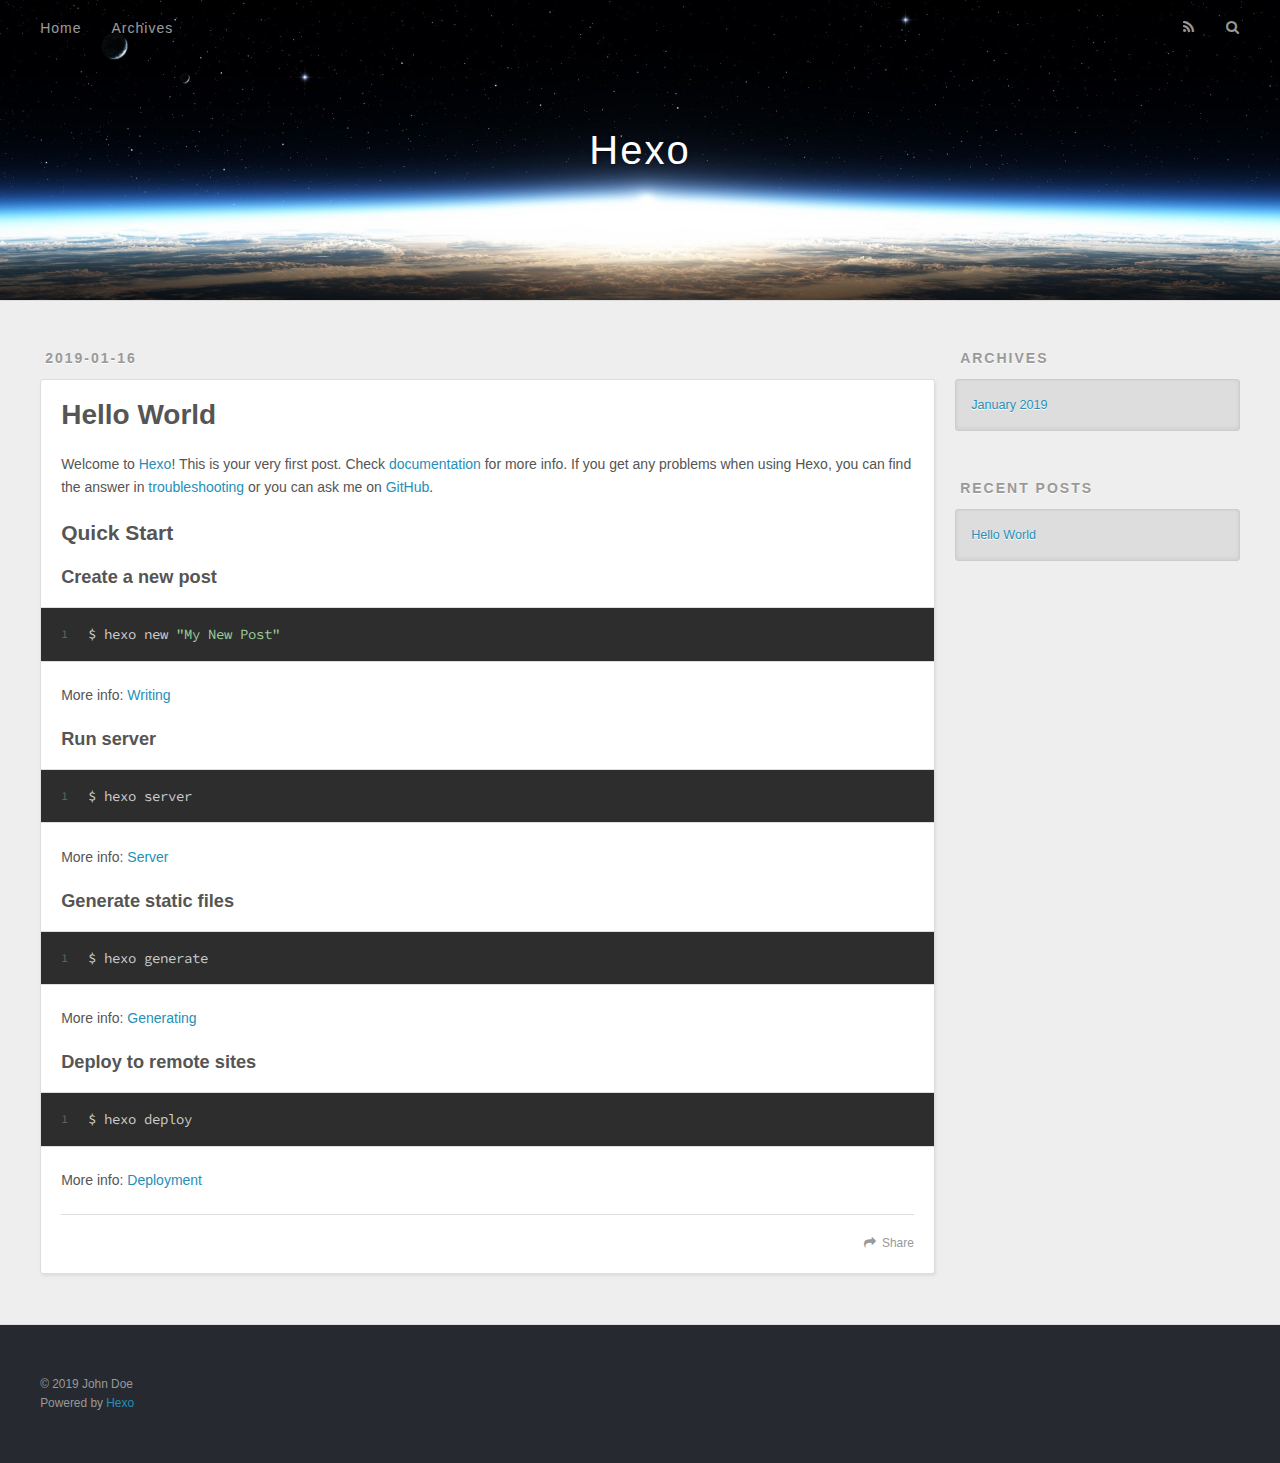
==== index.html @ e5913884 "Site updated: 2019-01-16 16:52:35" ====
<!DOCTYPE html>
<html>
<head><meta name="generator" content="Hexo 3.8.0">
  <meta charset="utf-8">
  

  
  <title>Hexo</title>
  <meta name="viewport" content="width=device-width, initial-scale=1, maximum-scale=1">
  <meta property="og:type" content="website">
<meta property="og:title" content="Hexo">
<meta property="og:url" content="http://yoursite.com/index.html">
<meta property="og:site_name" content="Hexo">
<meta property="og:locale" content="default">
<meta name="twitter:card" content="summary">
<meta name="twitter:title" content="Hexo">
  
    <link rel="alternate" href="/atom.xml" title="Hexo" type="application/atom+xml">
  
  
    <link rel="icon" href="/favicon.png">
  
  
    <link href="//fonts.googleapis.com/css?family=Source+Code+Pro" rel="stylesheet" type="text/css">
  
  <link rel="stylesheet" href="/css/style.css">
</head>
</html>
<body>
  <div id="container">
    <div id="wrap">
      <header id="header">
  <div id="banner"></div>
  <div id="header-outer" class="outer">
    <div id="header-title" class="inner">
      <h1 id="logo-wrap">
        <a href="/" id="logo">Hexo</a>
      </h1>
      
    </div>
    <div id="header-inner" class="inner">
      <nav id="main-nav">
        <a id="main-nav-toggle" class="nav-icon"></a>
        
          <a class="main-nav-link" href="/">Home</a>
        
          <a class="main-nav-link" href="/archives">Archives</a>
        
      </nav>
      <nav id="sub-nav">
        
          <a id="nav-rss-link" class="nav-icon" href="/atom.xml" title="RSS Feed"></a>
        
        <a id="nav-search-btn" class="nav-icon" title="Search"></a>
      </nav>
      <div id="search-form-wrap">
        <form action="//google.com/search" method="get" accept-charset="UTF-8" class="search-form"><input type="search" name="q" class="search-form-input" placeholder="Search"><button type="submit" class="search-form-submit">&#xF002;</button><input type="hidden" name="sitesearch" value="http://yoursite.com"></form>
      </div>
    </div>
  </div>
</header>
      <div class="outer">
        <section id="main">
  
    <article id="post-hello-world" class="article article-type-post" itemscope="" itemprop="blogPost">
  <div class="article-meta">
    <a href="/2019/01/16/hello-world/" class="article-date">
  <time datetime="2019-01-16T08:21:57.864Z" itemprop="datePublished">2019-01-16</time>
</a>
    
  </div>
  <div class="article-inner">
    
    
      <header class="article-header">
        
  
    <h1 itemprop="name">
      <a class="article-title" href="/2019/01/16/hello-world/">Hello World</a>
    </h1>
  

      </header>
    
    <div class="article-entry" itemprop="articleBody">
      
        <p>Welcome to <a href="https://hexo.io/" target="_blank" rel="noopener">Hexo</a>! This is your very first post. Check <a href="https://hexo.io/docs/" target="_blank" rel="noopener">documentation</a> for more info. If you get any problems when using Hexo, you can find the answer in <a href="https://hexo.io/docs/troubleshooting.html" target="_blank" rel="noopener">troubleshooting</a> or you can ask me on <a href="https://github.com/hexojs/hexo/issues" target="_blank" rel="noopener">GitHub</a>.</p>
<h2 id="Quick-Start"><a href="#Quick-Start" class="headerlink" title="Quick Start"></a>Quick Start</h2><h3 id="Create-a-new-post"><a href="#Create-a-new-post" class="headerlink" title="Create a new post"></a>Create a new post</h3><figure class="highlight bash"><table><tr><td class="gutter"><pre><span class="line">1</span><br></pre></td><td class="code"><pre><span class="line">$ hexo new <span class="string">"My New Post"</span></span><br></pre></td></tr></table></figure>
<p>More info: <a href="https://hexo.io/docs/writing.html" target="_blank" rel="noopener">Writing</a></p>
<h3 id="Run-server"><a href="#Run-server" class="headerlink" title="Run server"></a>Run server</h3><figure class="highlight bash"><table><tr><td class="gutter"><pre><span class="line">1</span><br></pre></td><td class="code"><pre><span class="line">$ hexo server</span><br></pre></td></tr></table></figure>
<p>More info: <a href="https://hexo.io/docs/server.html" target="_blank" rel="noopener">Server</a></p>
<h3 id="Generate-static-files"><a href="#Generate-static-files" class="headerlink" title="Generate static files"></a>Generate static files</h3><figure class="highlight bash"><table><tr><td class="gutter"><pre><span class="line">1</span><br></pre></td><td class="code"><pre><span class="line">$ hexo generate</span><br></pre></td></tr></table></figure>
<p>More info: <a href="https://hexo.io/docs/generating.html" target="_blank" rel="noopener">Generating</a></p>
<h3 id="Deploy-to-remote-sites"><a href="#Deploy-to-remote-sites" class="headerlink" title="Deploy to remote sites"></a>Deploy to remote sites</h3><figure class="highlight bash"><table><tr><td class="gutter"><pre><span class="line">1</span><br></pre></td><td class="code"><pre><span class="line">$ hexo deploy</span><br></pre></td></tr></table></figure>
<p>More info: <a href="https://hexo.io/docs/deployment.html" target="_blank" rel="noopener">Deployment</a></p>

      
    </div>
    <footer class="article-footer">
      <a data-url="http://yoursite.com/2019/01/16/hello-world/" data-id="cjqyy5dq000006cufvs0rnn75" class="article-share-link">Share</a>
      
      
    </footer>
  </div>
  
</article>


  


</section>
        
          <aside id="sidebar">
  
    

  
    

  
    
  
    
  <div class="widget-wrap">
    <h3 class="widget-title">Archives</h3>
    <div class="widget">
      <ul class="archive-list"><li class="archive-list-item"><a class="archive-list-link" href="/archives/2019/01/">January 2019</a></li></ul>
    </div>
  </div>


  
    
  <div class="widget-wrap">
    <h3 class="widget-title">Recent Posts</h3>
    <div class="widget">
      <ul>
        
          <li>
            <a href="/2019/01/16/hello-world/">Hello World</a>
          </li>
        
      </ul>
    </div>
  </div>

  
</aside>
        
      </div>
      <footer id="footer">
  
  <div class="outer">
    <div id="footer-info" class="inner">
      &copy; 2019 John Doe<br>
      Powered by <a href="http://hexo.io/" target="_blank">Hexo</a>
    </div>
  </div>
</footer>
    </div>
    <nav id="mobile-nav">
  
    <a href="/" class="mobile-nav-link">Home</a>
  
    <a href="/archives" class="mobile-nav-link">Archives</a>
  
</nav>
    

<script src="//ajax.googleapis.com/ajax/libs/jquery/2.0.3/jquery.min.js"></script>


  <link rel="stylesheet" href="/fancybox/jquery.fancybox.css">
  <script src="/fancybox/jquery.fancybox.pack.js"></script>


<script src="/js/script.js"></script>



  </div>
</body>
</html>
---- css/style.css ----
body {
  width: 100%;
}
body:before,
body:after {
  content: "";
  display: table;
}
body:after {
  clear: both;
}
html,
body,
div,
span,
applet,
object,
iframe,
h1,
h2,
h3,
h4,
h5,
h6,
p,
blockquote,
pre,
a,
abbr,
acronym,
address,
big,
cite,
code,
del,
dfn,
em,
img,
ins,
kbd,
q,
s,
samp,
small,
strike,
strong,
sub,
sup,
tt,
var,
dl,
dt,
dd,
ol,
ul,
li,
fieldset,
form,
label,
legend,
table,
caption,
tbody,
tfoot,
thead,
tr,
th,
td {
  margin: 0;
  padding: 0;
  border: 0;
  outline: 0;
  font-weight: inherit;
  font-style: inherit;
  font-family: inherit;
  font-size: 100%;
  vertical-align: baseline;
}
body {
  line-height: 1;
  color: #000;
  background: #fff;
}
ol,
ul {
  list-style: none;
}
table {
  border-collapse: separate;
  border-spacing: 0;
  vertical-align: middle;
}
caption,
th,
td {
  text-align: left;
  font-weight: normal;
  vertical-align: middle;
}
a img {
  border: none;
}
input,
button {
  margin: 0;
  padding: 0;
}
input::-moz-focus-inner,
button::-moz-focus-inner {
  border: 0;
  padding: 0;
}
@font-face {
  font-family: FontAwesome;
  font-style: normal;
  font-weight: normal;
  src: url("fonts/fontawesome-webfont.eot?v=#4.0.3");
  src: url("fonts/fontawesome-webfont.eot?#iefix&v=#4.0.3") format("embedded-opentype"), url("fonts/fontawesome-webfont.woff?v=#4.0.3") format("woff"), url("fonts/fontawesome-webfont.ttf?v=#4.0.3") format("truetype"), url("fonts/fontawesome-webfont.svg#fontawesomeregular?v=#4.0.3") format("svg");
}
html,
body,
#container {
  height: 100%;
}
body {
  background: #eee;
  font: 14px -apple-system, BlinkMacSystemFont, "Segoe UI", "Roboto", "Oxygen", "Ubuntu", "Cantarell", "Fira Sans", "Droid Sans", "Helvetica Neue", sans-serif;
  -webkit-text-size-adjust: 100%;
}
.outer {
  max-width: 1220px;
  margin: 0 auto;
  padding: 0 20px;
}
.outer:before,
.outer:after {
  content: "";
  display: table;
}
.outer:after {
  clear: both;
}
.inner {
  display: inline;
  float: left;
  width: 98.33333333333333%;
  margin: 0 0.833333333333333%;
}
.left,
.alignleft {
  float: left;
}
.right,
.alignright {
  float: right;
}
.clear {
  clear: both;
}
#container {
  position: relative;
}
.mobile-nav-on {
  overflow: hidden;
}
#wrap {
  height: 100%;
  width: 100%;
  position: absolute;
  top: 0;
  left: 0;
  -webkit-transition: 0.2s ease-out;
  -moz-transition: 0.2s ease-out;
  -ms-transition: 0.2s ease-out;
  transition: 0.2s ease-out;
  z-index: 1;
  background: #eee;
}
.mobile-nav-on #wrap {
  left: 280px;
}
@media screen and (min-width: 768px) {
  #main {
    display: inline;
    float: left;
    width: 73.33333333333333%;
    margin: 0 0.833333333333333%;
  }
}
.article-date,
.article-category-link,
.archive-year,
.widget-title {
  text-decoration: none;
  text-transform: uppercase;
  letter-spacing: 2px;
  color: #999;
  margin-bottom: 1em;
  margin-left: 5px;
  line-height: 1em;
  text-shadow: 0 1px #fff;
  font-weight: bold;
}
.article-inner,
.archive-article-inner {
  background: #fff;
  -webkit-box-shadow: 1px 2px 3px #ddd;
  box-shadow: 1px 2px 3px #ddd;
  border: 1px solid #ddd;
  border-radius: 3px;
}
.article-entry h1,
.widget h1 {
  font-size: 2em;
}
.article-entry h2,
.widget h2 {
  font-size: 1.5em;
}
.article-entry h3,
.widget h3 {
  font-size: 1.3em;
}
.article-entry h4,
.widget h4 {
  font-size: 1.2em;
}
.article-entry h5,
.widget h5 {
  font-size: 1em;
}
.article-entry h6,
.widget h6 {
  font-size: 1em;
  color: #999;
}
.article-entry hr,
.widget hr {
  border: 1px dashed #ddd;
}
.article-entry strong,
.widget strong {
  font-weight: bold;
}
.article-entry em,
.widget em,
.article-entry cite,
.widget cite {
  font-style: italic;
}
.article-entry sup,
.widget sup,
.article-entry sub,
.widget sub {
  font-size: 0.75em;
  line-height: 0;
  position: relative;
  vertical-align: baseline;
}
.article-entry sup,
.widget sup {
  top: -0.5em;
}
.article-entry sub,
.widget sub {
  bottom: -0.2em;
}
.article-entry small,
.widget small {
  font-size: 0.85em;
}
.article-entry acronym,
.widget acronym,
.article-entry abbr,
.widget abbr {
  border-bottom: 1px dotted;
}
.article-entry ul,
.widget ul,
.article-entry ol,
.widget ol,
.article-entry dl,
.widget dl {
  margin: 0 20px;
  line-height: 1.6em;
}
.article-entry ul ul,
.widget ul ul,
.article-entry ol ul,
.widget ol ul,
.article-entry ul ol,
.widget ul ol,
.article-entry ol ol,
.widget ol ol {
  margin-top: 0;
  margin-bottom: 0;
}
.article-entry ul,
.widget ul {
  list-style: disc;
}
.article-entry ol,
.widget ol {
  list-style: decimal;
}
.article-entry dt,
.widget dt {
  font-weight: bold;
}
#header {
  height: 300px;
  position: relative;
  border-bottom: 1px solid #ddd;
}
#header:before,
#header:after {
  content: "";
  position: absolute;
  left: 0;
  right: 0;
  height: 40px;
}
#header:before {
  top: 0;
  background: -webkit-linear-gradient(rgba(0,0,0,0.2), transparent);
  background: -moz-linear-gradient(rgba(0,0,0,0.2), transparent);
  background: -ms-linear-gradient(rgba(0,0,0,0.2), transparent);
  background: linear-gradient(rgba(0,0,0,0.2), transparent);
}
#header:after {
  bottom: 0;
  background: -webkit-linear-gradient(transparent, rgba(0,0,0,0.2));
  background: -moz-linear-gradient(transparent, rgba(0,0,0,0.2));
  background: -ms-linear-gradient(transparent, rgba(0,0,0,0.2));
  background: linear-gradient(transparent, rgba(0,0,0,0.2));
}
#header-outer {
  height: 100%;
  position: relative;
}
#header-inner {
  position: relative;
  overflow: hidden;
}
#banner {
  position: absolute;
  top: 0;
  left: 0;
  width: 100%;
  height: 100%;
  background: url("images/banner.jpg") center #000;
  -webkit-background-size: cover;
  -moz-background-size: cover;
  background-size: cover;
  z-index: -1;
}
#header-title {
  text-align: center;
  height: 40px;
  position: absolute;
  top: 50%;
  left: 0;
  margin-top: -20px;
}
#logo,
#subtitle {
  text-decoration: none;
  color: #fff;
  font-weight: 300;
  text-shadow: 0 1px 4px rgba(0,0,0,0.3);
}
#logo {
  font-size: 40px;
  line-height: 40px;
  letter-spacing: 2px;
}
#subtitle {
  font-size: 16px;
  line-height: 16px;
  letter-spacing: 1px;
}
#subtitle-wrap {
  margin-top: 16px;
}
#main-nav {
  float: left;
  margin-left: -15px;
}
.nav-icon,
.main-nav-link {
  float: left;
  color: #fff;
  opacity: 0.6;
  text-decoration: none;
  text-shadow: 0 1px rgba(0,0,0,0.2);
  -webkit-transition: opacity 0.2s;
  -moz-transition: opacity 0.2s;
  -ms-transition: opacity 0.2s;
  transition: opacity 0.2s;
  display: block;
  padding: 20px 15px;
}
.nav-icon:hover,
.main-nav-link:hover {
  opacity: 1;
}
.nav-icon {
  font-family: FontAwesome;
  text-align: center;
  font-size: 14px;
  width: 14px;
  height: 14px;
  padding: 20px 15px;
  position: relative;
  cursor: pointer;
}
.main-nav-link {
  font-weight: 300;
  letter-spacing: 1px;
}
@media screen and (max-width: 479px) {
  .main-nav-link {
    display: none;
  }
}
#main-nav-toggle {
  display: none;
}
#main-nav-toggle:before {
  content: "\f0c9";
}
@media screen and (max-width: 479px) {
  #main-nav-toggle {
    display: block;
  }
}
#sub-nav {
  float: right;
  margin-right: -15px;
}
#nav-rss-link:before {
  content: "\f09e";
}
#nav-search-btn:before {
  content: "\f002";
}
#search-form-wrap {
  position: absolute;
  top: 15px;
  width: 150px;
  height: 30px;
  right: -150px;
  opacity: 0;
  -webkit-transition: 0.2s ease-out;
  -moz-transition: 0.2s ease-out;
  -ms-transition: 0.2s ease-out;
  transition: 0.2s ease-out;
}
#search-form-wrap.on {
  opacity: 1;
  right: 0;
}
@media screen and (max-width: 479px) {
  #search-form-wrap {
    width: 100%;
    right: -100%;
  }
}
.search-form {
  position: absolute;
  top: 0;
  left: 0;
  right: 0;
  background: #fff;
  padding: 5px 15px;
  border-radius: 15px;
  -webkit-box-shadow: 0 0 10px rgba(0,0,0,0.3);
  box-shadow: 0 0 10px rgba(0,0,0,0.3);
}
.search-form-input {
  border: none;
  background: none;
  color: #555;
  width: 100%;
  font: 13px -apple-system, BlinkMacSystemFont, "Segoe UI", "Roboto", "Oxygen", "Ubuntu", "Cantarell", "Fira Sans", "Droid Sans", "Helvetica Neue", sans-serif;
  outline: none;
}
.search-form-input::-webkit-search-results-decoration,
.search-form-input::-webkit-search-cancel-button {
  -webkit-appearance: none;
}
.search-form-submit {
  position: absolute;
  top: 50%;
  right: 10px;
  margin-top: -7px;
  font: 13px FontAwesome;
  border: none;
  background: none;
  color: #bbb;
  cursor: pointer;
}
.search-form-submit:hover,
.search-form-submit:focus {
  color: #777;
}
.article {
  margin: 50px 0;
}
.article-inner {
  overflow: hidden;
}
.article-meta:before,
.article-meta:after {
  content: "";
  display: table;
}
.article-meta:after {
  clear: both;
}
.article-date {
  float: left;
}
.article-category {
  float: left;
  line-height: 1em;
  color: #ccc;
  text-shadow: 0 1px #fff;
  margin-left: 8px;
}
.article-category:before {
  content: "\2022";
}
.article-category-link {
  margin: 0 12px 1em;
}
.article-header {
  padding: 20px 20px 0;
}
.article-title {
  text-decoration: none;
  font-size: 2em;
  font-weight: bold;
  color: #555;
  line-height: 1.1em;
  -webkit-transition: color 0.2s;
  -moz-transition: color 0.2s;
  -ms-transition: color 0.2s;
  transition: color 0.2s;
}
a.article-title:hover {
  color: #258fb8;
}
.article-entry {
  color: #555;
  padding: 0 20px;
}
.article-entry:before,
.article-entry:after {
  content: "";
  display: table;
}
.article-entry:after {
  clear: both;
}
.article-entry p,
.article-entry table {
  line-height: 1.6em;
  margin: 1.6em 0;
}
.article-entry h1,
.article-entry h2,
.article-entry h3,
.article-entry h4,
.article-entry h5,
.article-entry h6 {
  font-weight: bold;
}
.article-entry h1,
.article-entry h2,
.article-entry h3,
.article-entry h4,
.article-entry h5,
.article-entry h6 {
  line-height: 1.1em;
  margin: 1.1em 0;
}
.article-entry a {
  color: #258fb8;
  text-decoration: none;
}
.article-entry a:hover {
  text-decoration: underline;
}
.article-entry ul,
.article-entry ol,
.article-entry dl {
  margin-top: 1.6em;
  margin-bottom: 1.6em;
}
.article-entry img,
.article-entry video {
  max-width: 100%;
  height: auto;
  display: block;
  margin: auto;
}
.article-entry iframe {
  border: none;
}
.article-entry table {
  width: 100%;
  border-collapse: collapse;
  border-spacing: 0;
}
.article-entry th {
  font-weight: bold;
  border-bottom: 3px solid #ddd;
  padding-bottom: 0.5em;
}
.article-entry td {
  border-bottom: 1px solid #ddd;
  padding: 10px 0;
}
.article-entry blockquote {
  font-family: Georgia, "Times New Roman", serif;
  font-size: 1.4em;
  margin: 1.6em 20px;
  text-align: center;
}
.article-entry blockquote footer {
  font-size: 14px;
  margin: 1.6em 0;
  font-family: -apple-system, BlinkMacSystemFont, "Segoe UI", "Roboto", "Oxygen", "Ubuntu", "Cantarell", "Fira Sans", "Droid Sans", "Helvetica Neue", sans-serif;
}
.article-entry blockquote footer cite:before {
  content: "—";
  padding: 0 0.5em;
}
.article-entry .pullquote {
  text-align: left;
  width: 45%;
  margin: 0;
}
.article-entry .pullquote.left {
  margin-left: 0.5em;
  margin-right: 1em;
}
.article-entry .pullquote.right {
  margin-right: 0.5em;
  margin-left: 1em;
}
.article-entry .caption {
  color: #999;
  display: block;
  font-size: 0.9em;
  margin-top: 0.5em;
  position: relative;
  text-align: center;
}
.article-entry .video-container {
  position: relative;
  padding-top: 56.25%;
  height: 0;
  overflow: hidden;
}
.article-entry .video-container iframe,
.article-entry .video-container object,
.article-entry .video-container embed {
  position: absolute;
  top: 0;
  left: 0;
  width: 100%;
  height: 100%;
  margin-top: 0;
}
.article-more-link a {
  display: inline-block;
  line-height: 1em;
  padding: 6px 15px;
  border-radius: 15px;
  background: #eee;
  color: #999;
  text-shadow: 0 1px #fff;
  text-decoration: none;
}
.article-more-link a:hover {
  background: #258fb8;
  color: #fff;
  text-decoration: none;
  text-shadow: 0 1px #1e7293;
}
.article-footer {
  font-size: 0.85em;
  line-height: 1.6em;
  border-top: 1px solid #ddd;
  padding-top: 1.6em;
  margin: 0 20px 20px;
}
.article-footer:before,
.article-footer:after {
  content: "";
  display: table;
}
.article-footer:after {
  clear: both;
}
.article-footer a {
  color: #999;
  text-decoration: none;
}
.article-footer a:hover {
  color: #555;
}
.article-tag-list-item {
  float: left;
  margin-right: 10px;
}
.article-tag-list-link:before {
  content: "#";
}
.article-comment-link {
  float: right;
}
.article-comment-link:before {
  content: "\f075";
  font-family: FontAwesome;
  padding-right: 8px;
}
.article-share-link {
  cursor: pointer;
  float: right;
  margin-left: 20px;
}
.article-share-link:before {
  content: "\f064";
  font-family: FontAwesome;
  padding-right: 6px;
}
#article-nav {
  position: relative;
}
#article-nav:before,
#article-nav:after {
  content: "";
  display: table;
}
#article-nav:after {
  clear: both;
}
@media screen and (min-width: 768px) {
  #article-nav {
    margin: 50px 0;
  }
  #article-nav:before {
    width: 8px;
    height: 8px;
    position: absolute;
    top: 50%;
    left: 50%;
    margin-top: -4px;
    margin-left: -4px;
    content: "";
    border-radius: 50%;
    background: #ddd;
    -webkit-box-shadow: 0 1px 2px #fff;
    box-shadow: 0 1px 2px #fff;
  }
}
.article-nav-link-wrap {
  text-decoration: none;
  text-shadow: 0 1px #fff;
  color: #999;
  -webkit-box-sizing: border-box;
  -moz-box-sizing: border-box;
  box-sizing: border-box;
  margin-top: 50px;
  text-align: center;
  display: block;
}
.article-nav-link-wrap:hover {
  color: #555;
}
@media screen and (min-width: 768px) {
  .article-nav-link-wrap {
    width: 50%;
    margin-top: 0;
  }
}
@media screen and (min-width: 768px) {
  #article-nav-newer {
    float: left;
    text-align: right;
    padding-right: 20px;
  }
}
@media screen and (min-width: 768px) {
  #article-nav-older {
    float: right;
    text-align: left;
    padding-left: 20px;
  }
}
.article-nav-caption {
  text-transform: uppercase;
  letter-spacing: 2px;
  color: #ddd;
  line-height: 1em;
  font-weight: bold;
}
#article-nav-newer .article-nav-caption {
  margin-right: -2px;
}
.article-nav-title {
  font-size: 0.85em;
  line-height: 1.6em;
  margin-top: 0.5em;
}
.article-share-box {
  position: absolute;
  display: none;
  background: #fff;
  -webkit-box-shadow: 1px 2px 10px rgba(0,0,0,0.2);
  box-shadow: 1px 2px 10px rgba(0,0,0,0.2);
  border-radius: 3px;
  margin-left: -145px;
  overflow: hidden;
  z-index: 1;
}
.article-share-box.on {
  display: block;
}
.article-share-input {
  width: 100%;
  background: none;
  -webkit-box-sizing: border-box;
  -moz-box-sizing: border-box;
  box-sizing: border-box;
  font: 14px -apple-system, BlinkMacSystemFont, "Segoe UI", "Roboto", "Oxygen", "Ubuntu", "Cantarell", "Fira Sans", "Droid Sans", "Helvetica Neue", sans-serif;
  padding: 0 15px;
  color: #555;
  outline: none;
  border: 1px solid #ddd;
  border-radius: 3px 3px 0 0;
  height: 36px;
  line-height: 36px;
}
.article-share-links {
  background: #eee;
}
.article-share-links:before,
.article-share-links:after {
  content: "";
  display: table;
}
.article-share-links:after {
  clear: both;
}
.article-share-twitter,
.article-share-facebook,
.article-share-pinterest,
.article-share-google {
  width: 50px;
  height: 36px;
  display: block;
  float: left;
  position: relative;
  color: #999;
  text-shadow: 0 1px #fff;
}
.article-share-twitter:before,
.article-share-facebook:before,
.article-share-pinterest:before,
.article-share-google:before {
  font-size: 20px;
  font-family: FontAwesome;
  width: 20px;
  height: 20px;
  position: absolute;
  top: 50%;
  left: 50%;
  margin-top: -10px;
  margin-left: -10px;
  text-align: center;
}
.article-share-twitter:hover,
.article-share-facebook:hover,
.article-share-pinterest:hover,
.article-share-google:hover {
  color: #fff;
}
.article-share-twitter:before {
  content: "\f099";
}
.article-share-twitter:hover {
  background: #00aced;
  text-shadow: 0 1px #008abe;
}
.article-share-facebook:before {
  content: "\f09a";
}
.article-share-facebook:hover {
  background: #3b5998;
  text-shadow: 0 1px #2f477a;
}
.article-share-pinterest:before {
  content: "\f0d2";
}
.article-share-pinterest:hover {
  background: #cb2027;
  text-shadow: 0 1px #a21a1f;
}
.article-share-google:before {
  content: "\f0d5";
}
.article-share-google:hover {
  background: #dd4b39;
  text-shadow: 0 1px #be3221;
}
.article-gallery {
  background: #000;
  position: relative;
}
.article-gallery-photos {
  position: relative;
  overflow: hidden;
}
.article-gallery-img {
  display: none;
  max-width: 100%;
}
.article-gallery-img:first-child {
  display: block;
}
.article-gallery-img.loaded {
  position: absolute;
  display: block;
}
.article-gallery-img img {
  display: block;
  max-width: 100%;
  margin: 0 auto;
}
#comments {
  background: #fff;
  -webkit-box-shadow: 1px 2px 3px #ddd;
  box-shadow: 1px 2px 3px #ddd;
  padding: 20px;
  border: 1px solid #ddd;
  border-radius: 3px;
  margin: 50px 0;
}
#comments a {
  color: #258fb8;
}
.archives-wrap {
  margin: 50px 0;
}
.archives:before,
.archives:after {
  content: "";
  display: table;
}
.archives:after {
  clear: both;
}
.archive-year-wrap {
  margin-bottom: 1em;
}
.archives {
  -webkit-column-gap: 10px;
  -moz-column-gap: 10px;
  column-gap: 10px;
}
@media screen and (min-width: 480px) and (max-width: 767px) {
  .archives {
    -webkit-column-count: 2;
    -moz-column-count: 2;
    column-count: 2;
  }
}
@media screen and (min-width: 768px) {
  .archives {
    -webkit-column-count: 3;
    -moz-column-count: 3;
    column-count: 3;
  }
}
.archive-article {
  -webkit-column-break-inside: avoid;
  page-break-inside: avoid;
  overflow: hidden;
  break-inside: avoid-column;
}
.archive-article-inner {
  padding: 10px;
  margin-bottom: 15px;
}
.archive-article-title {
  text-decoration: none;
  font-weight: bold;
  color: #555;
  -webkit-transition: color 0.2s;
  -moz-transition: color 0.2s;
  -ms-transition: color 0.2s;
  transition: color 0.2s;
  line-height: 1.6em;
}
.archive-article-title:hover {
  color: #258fb8;
}
.archive-article-footer {
  margin-top: 1em;
}
.archive-article-date {
  color: #999;
  text-decoration: none;
  font-size: 0.85em;
  line-height: 1em;
  margin-bottom: 0.5em;
  display: block;
}
#page-nav {
  margin: 50px auto;
  background: #fff;
  -webkit-box-shadow: 1px 2px 3px #ddd;
  box-shadow: 1px 2px 3px #ddd;
  border: 1px solid #ddd;
  border-radius: 3px;
  text-align: center;
  color: #999;
  overflow: hidden;
}
#page-nav:before,
#page-nav:after {
  content: "";
  display: table;
}
#page-nav:after {
  clear: both;
}
#page-nav a,
#page-nav span {
  padding: 10px 20px;
  line-height: 1;
  height: 2ex;
}
#page-nav a {
  color: #999;
  text-decoration: none;
}
#page-nav a:hover {
  background: #999;
  color: #fff;
}
#page-nav .prev {
  float: left;
}
#page-nav .next {
  float: right;
}
#page-nav .page-number {
  display: inline-block;
}
@media screen and (max-width: 479px) {
  #page-nav .page-number {
    display: none;
  }
}
#page-nav .current {
  color: #555;
  font-weight: bold;
}
#page-nav .space {
  color: #ddd;
}
#footer {
  background: #262a30;
  padding: 50px 0;
  border-top: 1px solid #ddd;
  color: #999;
}
#footer a {
  color: #258fb8;
  text-decoration: none;
}
#footer a:hover {
  text-decoration: underline;
}
#footer-info {
  line-height: 1.6em;
  font-size: 0.85em;
}
.article-entry pre,
.article-entry .highlight {
  background: #2d2d2d;
  margin: 0 -20px;
  padding: 15px 20px;
  border-style: solid;
  border-color: #ddd;
  border-width: 1px 0;
  overflow: auto;
  color: #ccc;
  line-height: 22.400000000000002px;
}
.article-entry .highlight .gutter pre,
.article-entry .gist .gist-file .gist-data .line-numbers {
  color: #666;
  font-size: 0.85em;
}
.article-entry pre,
.article-entry code {
  font-family: "Source Code Pro", Consolas, Monaco, Menlo, Consolas, monospace;
}
.article-entry code {
  background: #eee;
  text-shadow: 0 1px #fff;
  padding: 0 0.3em;
}
.article-entry pre code {
  background: none;
  text-shadow: none;
  padding: 0;
}
.article-entry .highlight pre {
  border: none;
  margin: 0;
  padding: 0;
}
.article-entry .highlight table {
  margin: 0;
  width: auto;
}
.article-entry .highlight td {
  border: none;
  padding: 0;
}
.article-entry .highlight figcaption {
  font-size: 0.85em;
  color: #999;
  line-height: 1em;
  margin-bottom: 1em;
}
.article-entry .highlight figcaption:before,
.article-entry .highlight figcaption:after {
  content: "";
  display: table;
}
.article-entry .highlight figcaption:after {
  clear: both;
}
.article-entry .highlight figcaption a {
  float: right;
}
.article-entry .highlight .gutter pre {
  text-align: right;
  padding-right: 20px;
}
.article-entry .highlight .line {
  height: 22.400000000000002px;
}
.article-entry .highlight .line.marked {
  background: #515151;
}
.article-entry .gist {
  margin: 0 -20px;
  border-style: solid;
  border-color: #ddd;
  border-width: 1px 0;
  background: #2d2d2d;
  padding: 15px 20px 15px 0;
}
.article-entry .gist .gist-file {
  border: none;
  font-family: "Source Code Pro", Consolas, Monaco, Menlo, Consolas, monospace;
  margin: 0;
}
.article-entry .gist .gist-file .gist-data {
  background: none;
  border: none;
}
.article-entry .gist .gist-file .gist-data .line-numbers {
  background: none;
  border: none;
  padding: 0 20px 0 0;
}
.article-entry .gist .gist-file .gist-data .line-data {
  padding: 0 !important;
}
.article-entry .gist .gist-file .highlight {
  margin: 0;
  padding: 0;
  border: none;
}
.article-entry .gist .gist-file .gist-meta {
  background: #2d2d2d;
  color: #999;
  font: 0.85em -apple-system, BlinkMacSystemFont, "Segoe UI", "Roboto", "Oxygen", "Ubuntu", "Cantarell", "Fira Sans", "Droid Sans", "Helvetica Neue", sans-serif;
  text-shadow: 0 0;
  padding: 0;
  margin-top: 1em;
  margin-left: 20px;
}
.article-entry .gist .gist-file .gist-meta a {
  color: #258fb8;
  font-weight: normal;
}
.article-entry .gist .gist-file .gist-meta a:hover {
  text-decoration: underline;
}
pre .comment,
pre .title {
  color: #999;
}
pre .variable,
pre .attribute,
pre .tag,
pre .regexp,
pre .ruby .constant,
pre .xml .tag .title,
pre .xml .pi,
pre .xml .doctype,
pre .html .doctype,
pre .css .id,
pre .css .class,
pre .css .pseudo {
  color: #f2777a;
}
pre .number,
pre .preprocessor,
pre .built_in,
pre .literal,
pre .params,
pre .constant {
  color: #f99157;
}
pre .class,
pre .ruby .class .title,
pre .css .rules .attribute {
  color: #9c9;
}
pre .string,
pre .value,
pre .inheritance,
pre .header,
pre .ruby .symbol,
pre .xml .cdata {
  color: #9c9;
}
pre .css .hexcolor {
  color: #6cc;
}
pre .function,
pre .python .decorator,
pre .python .title,
pre .ruby .function .title,
pre .ruby .title .keyword,
pre .perl .sub,
pre .javascript .title,
pre .coffeescript .title {
  color: #69c;
}
pre .keyword,
pre .javascript .function {
  color: #c9c;
}
@media screen and (max-width: 479px) {
  #mobile-nav {
    position: absolute;
    top: 0;
    left: 0;
    width: 280px;
    height: 100%;
    background: #191919;
    border-right: 1px solid #fff;
  }
}
@media screen and (max-width: 479px) {
  .mobile-nav-link {
    display: block;
    color: #999;
    text-decoration: none;
    padding: 15px 20px;
    font-weight: bold;
  }
  .mobile-nav-link:hover {
    color: #fff;
  }
}
@media screen and (min-width: 768px) {
  #sidebar {
    display: inline;
    float: left;
    width: 23.333333333333332%;
    margin: 0 0.833333333333333%;
  }
}
.widget-wrap {
  margin: 50px 0;
}
.widget {
  color: #777;
  text-shadow: 0 1px #fff;
  background: #ddd;
  -webkit-box-shadow: 0 -1px 4px #ccc inset;
  box-shadow: 0 -1px 4px #ccc inset;
  border: 1px solid #ccc;
  padding: 15px;
  border-radius: 3px;
}
.widget a {
  color: #258fb8;
  text-decoration: none;
}
.widget a:hover {
  text-decoration: underline;
}
.widget ul ul,
.widget ol ul,
.widget dl ul,
.widget ul ol,
.widget ol ol,
.widget dl ol,
.widget ul dl,
.widget ol dl,
.widget dl dl {
  margin-left: 15px;
  list-style: disc;
}
.widget {
  line-height: 1.6em;
  word-wrap: break-word;
  font-size: 0.9em;
}
.widget ul,
.widget ol {
  list-style: none;
  margin: 0;
}
.widget ul ul,
.widget ol ul,
.widget ul ol,
.widget ol ol {
  margin: 0 20px;
}
.widget ul ul,
.widget ol ul {
  list-style: disc;
}
.widget ul ol,
.widget ol ol {
  list-style: decimal;
}
.category-list-count,
.tag-list-count,
.archive-list-count {
  padding-left: 5px;
  color: #999;
  font-size: 0.85em;
}
.category-list-count:before,
.tag-list-count:before,
.archive-list-count:before {
  content: "(";
}
.category-list-count:after,
.tag-list-count:after,
.archive-list-count:after {
  content: ")";
}
.tagcloud a {
  margin-right: 5px;
  display: inline-block;
}
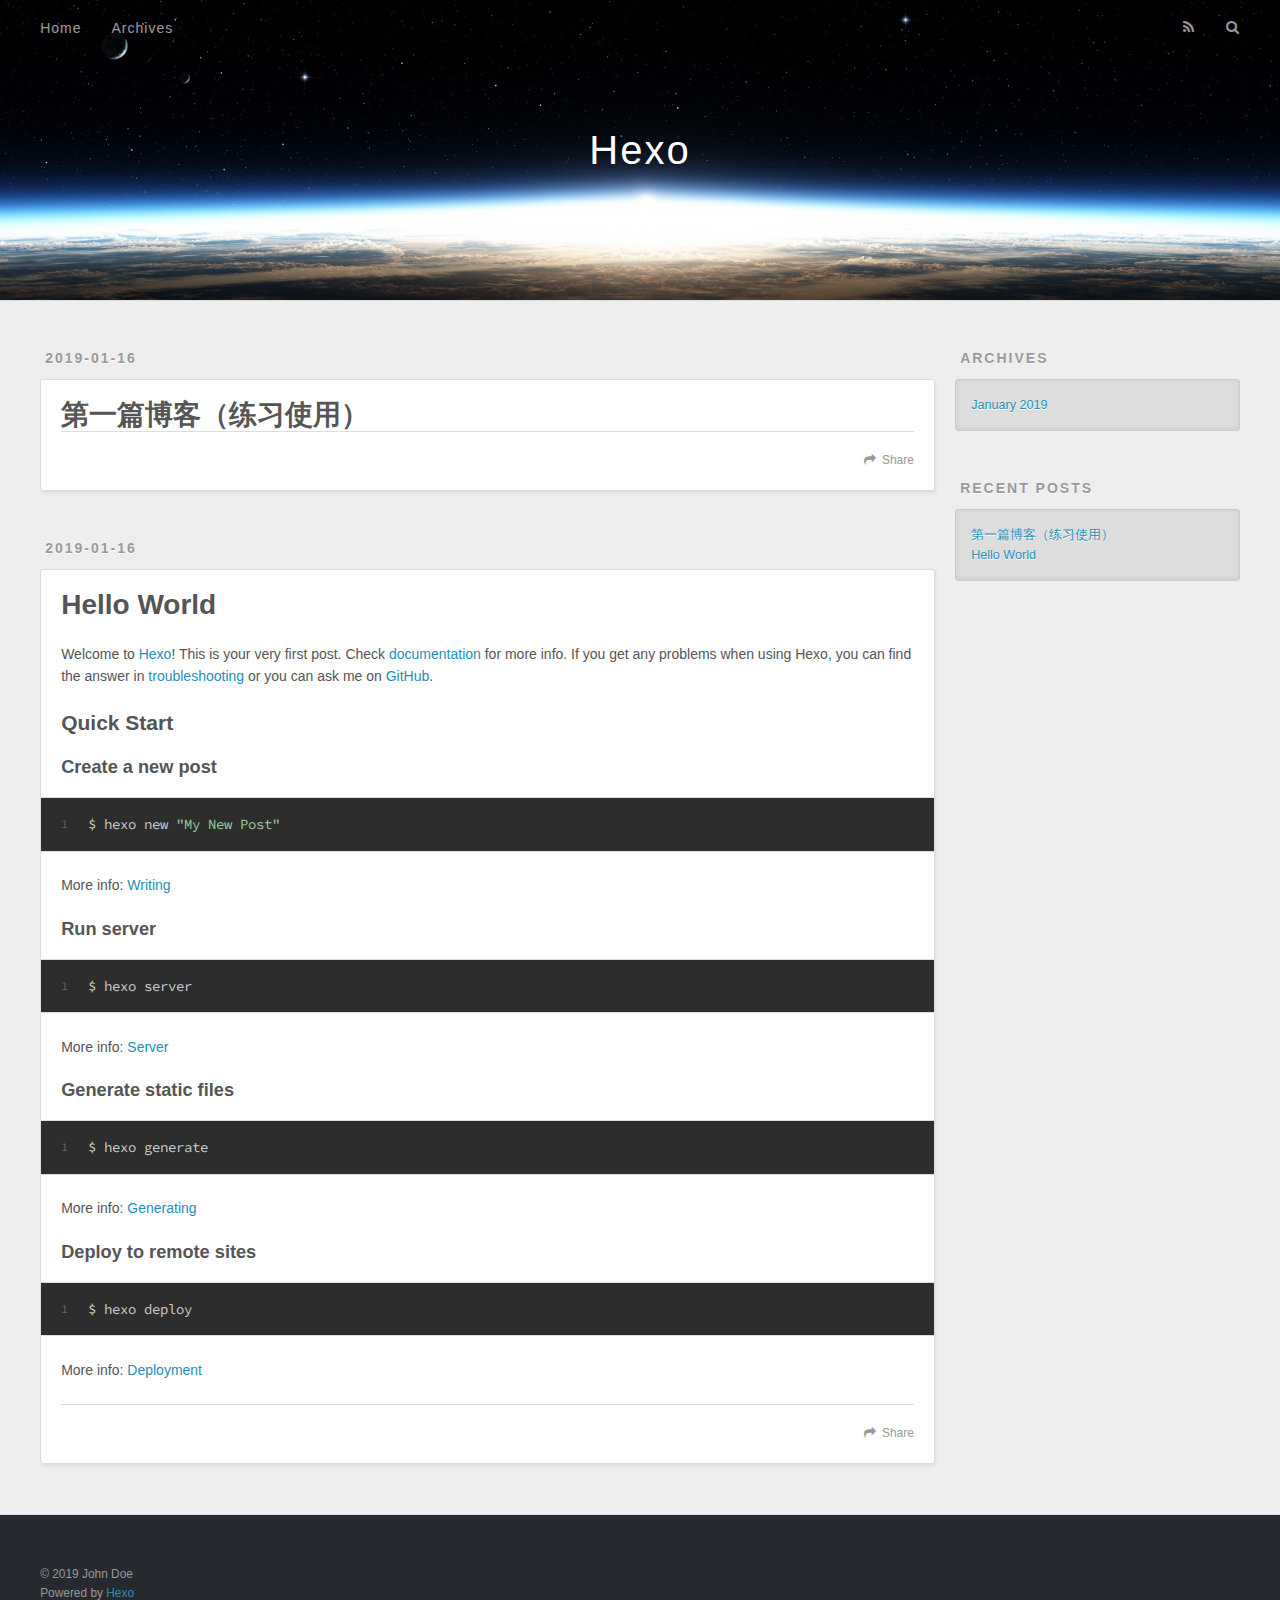
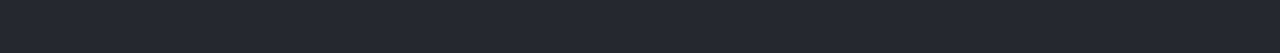
==== commit 3a12e8d6: "Site updated: 2019-01-16 17:00:03" ====
--- a/index.html
+++ b/index.html
@@ -62,6 +62,42 @@
       <div class="outer">
         <section id="main">
   
+    <article id="post-本人第一篇文章" class="article article-type-post" itemscope="" itemprop="blogPost">
+  <div class="article-meta">
+    <a href="/2019/01/16/本人第一篇文章/" class="article-date">
+  <time datetime="2019-01-16T08:57:04.000Z" itemprop="datePublished">2019-01-16</time>
+</a>
+    
+  </div>
+  <div class="article-inner">
+    
+    
+      <header class="article-header">
+        
+  
+    <h1 itemprop="name">
+      <a class="article-title" href="/2019/01/16/本人第一篇文章/">第一篇博客（练习使用）</a>
+    </h1>
+  
+
+      </header>
+    
+    <div class="article-entry" itemprop="articleBody">
+      
+        
+      
+    </div>
+    <footer class="article-footer">
+      <a data-url="http://yoursite.com/2019/01/16/本人第一篇文章/" data-id="cjqyygipy000140ufxm6mg6l8" class="article-share-link">Share</a>
+      
+      
+    </footer>
+  </div>
+  
+</article>
+
+
+  
     <article id="post-hello-world" class="article article-type-post" itemscope="" itemprop="blogPost">
   <div class="article-meta">
     <a href="/2019/01/16/hello-world/" class="article-date">
@@ -97,7 +133,7 @@
       
     </div>
     <footer class="article-footer">
-      <a data-url="http://yoursite.com/2019/01/16/hello-world/" data-id="cjqyy5dq000006cufvs0rnn75" class="article-share-link">Share</a>
+      <a data-url="http://yoursite.com/2019/01/16/hello-world/" data-id="cjqyygipo000040ufuym7u79o" class="article-share-link">Share</a>
       
       
     </footer>
@@ -138,6 +174,10 @@
       <ul>
         
           <li>
+            <a href="/2019/01/16/本人第一篇文章/">第一篇博客（练习使用）</a>
+          </li>
+        
+          <li>
             <a href="/2019/01/16/hello-world/">Hello World</a>
           </li>
         
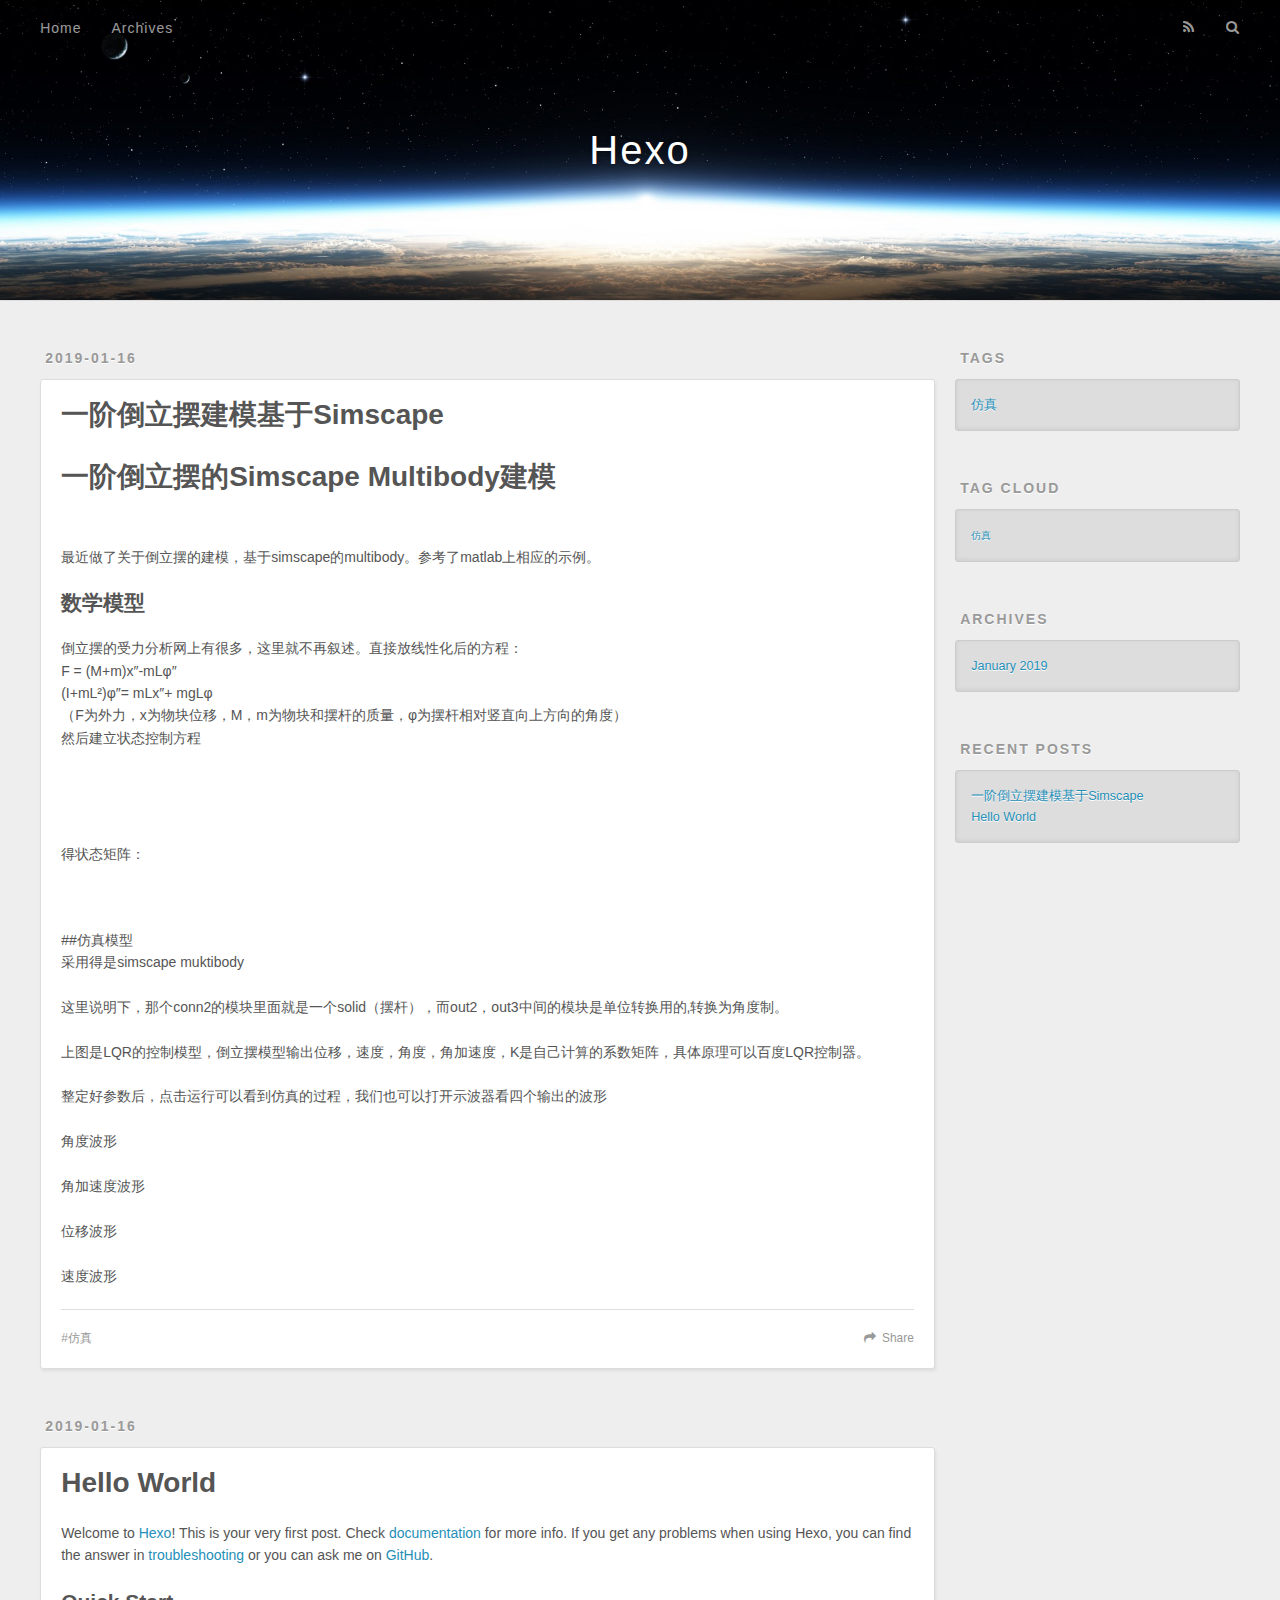
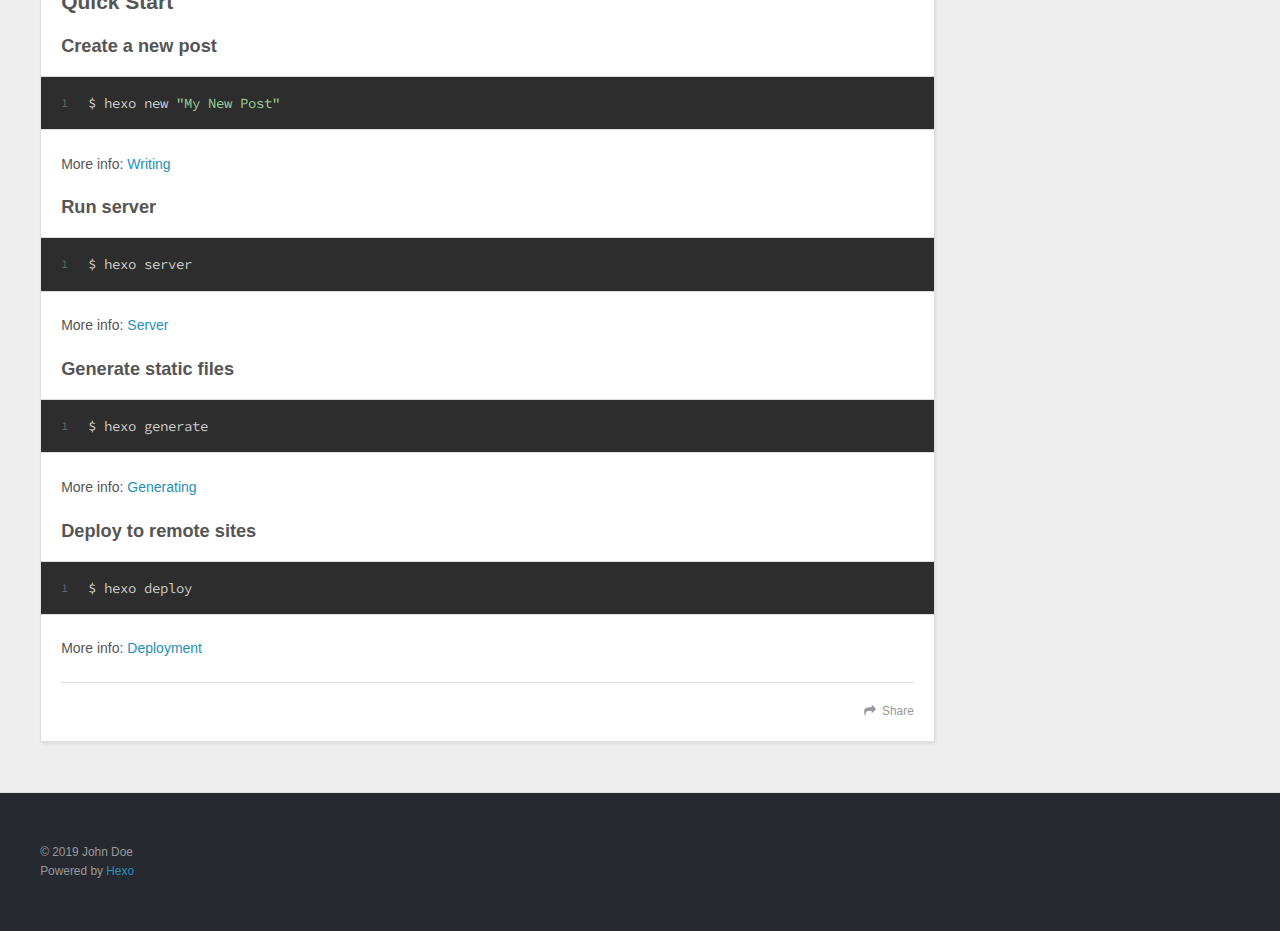
==== commit 102bb4f3: "Site updated: 2019-01-17 14:43:40" ====
--- a/index.html
+++ b/index.html
@@ -62,9 +62,9 @@
       <div class="outer">
         <section id="main">
   
-    <article id="post-本人第一篇文章" class="article article-type-post" itemscope="" itemprop="blogPost">
+    <article id="post-一阶倒立摆simscape建模" class="article article-type-post" itemscope="" itemprop="blogPost">
   <div class="article-meta">
-    <a href="/2019/01/16/本人第一篇文章/" class="article-date">
+    <a href="/2019/01/16/一阶倒立摆simscape建模/" class="article-date">
   <time datetime="2019-01-16T08:57:04.000Z" itemprop="datePublished">2019-01-16</time>
 </a>
     
@@ -76,7 +76,7 @@
         
   
     <h1 itemprop="name">
-      <a class="article-title" href="/2019/01/16/本人第一篇文章/">第一篇博客（练习使用）</a>
+      <a class="article-title" href="/2019/01/16/一阶倒立摆simscape建模/">一阶倒立摆建模基于Simscape</a>
     </h1>
   
 
@@ -84,13 +84,28 @@
     
     <div class="article-entry" itemprop="articleBody">
       
-        
+        <h1 id="一阶倒立摆的Simscape-Multibody建模"><a href="#一阶倒立摆的Simscape-Multibody建模" class="headerlink" title="一阶倒立摆的Simscape Multibody建模"></a>一阶倒立摆的Simscape Multibody建模</h1><p><img src="https://res.cloudinary.com/dtbemd1kd/image/upload/v1547704181/blog%27s%20img/%E5%80%92%E7%AB%8B%E6%91%86%E5%AE%9E%E7%89%A9.png" alt=""></p>
+<p>最近做了关于倒立摆的建模，基于simscape的multibody。参考了matlab上相应的示例。</p>
+<h2 id="数学模型"><a href="#数学模型" class="headerlink" title="数学模型"></a>数学模型</h2><p>倒立摆的受力分析网上有很多，这里就不再叙述。直接放线性化后的方程：<br>     F = (M+m)x″-mLφ″<br>     (I+mL²)φ″= mLx″+ mgLφ<br>     （F为外力，x为物块位移，M，m为物块和摆杆的质量，φ为摆杆相对竖直向上方向的角度）<br>然后建立状态控制方程</p>
+<blockquote>
+<p><img src="https://res.cloudinary.com/dtbemd1kd/image/upload/v1547705495/blog%27s%20img/%E7%8A%B6%E6%80%81%E6%96%B9%E7%A8%8B.png" alt=""><br><img src="https://res.cloudinary.com/dtbemd1kd/image/upload/v1547705496/blog%27s%20img/%E7%8A%B6%E6%80%81%E6%96%B9%E7%A8%8B2.png" alt="">  </p>
+</blockquote>
+<p>得状态矩阵：</p>
+<blockquote>
+<p><img src="https://res.cloudinary.com/dtbemd1kd/image/upload/v1547705495/blog%27s%20img/%E5%80%92%E7%AB%8B%E6%91%86%E7%8A%B6%E6%80%81%E7%9F%A9%E9%98%B5.png" alt=""></p>
+</blockquote>
+<p>##仿真模型<br>采用得是simscape muktibody<br><img src="https://res.cloudinary.com/dtbemd1kd/image/upload/v1547705806/blog%27s%20img/%E5%80%92%E7%AB%8B%E6%91%86%E4%BB%BF%E7%9C%9F%E6%A8%A1%E5%9E%8B.png" alt=""></p>
+<p>这里说明下，那个conn2的模块里面就是一个solid（摆杆），而out2，out3中间的模块是单位转换用的,转换为角度制。<br><img src="https://res.cloudinary.com/dtbemd1kd/image/upload/v1547704181/blog%27s%20img/%E5%80%92%E7%AB%8B%E6%91%86LQR.png" alt=""><br>上图是LQR的控制模型，倒立摆模型输出位移，速度，角度，角加速度，K是自己计算的系数矩阵，具体原理可以百度LQR控制器。</p>
+<p>整定好参数后，点击运行可以看到仿真的过程，我们也可以打开示波器看四个输出的波形<br><img src="https://res.cloudinary.com/dtbemd1kd/image/upload/v1547706860/blog%27s%20img/%E5%80%92%E7%AB%8B%E6%91%86%E8%A7%92%E5%BA%A6.png" alt=""><br>角度波形<br><img src="https://res.cloudinary.com/dtbemd1kd/image/upload/v1547706860/blog%27s%20img/%E5%80%92%E7%AB%8B%E6%91%86%E8%A7%92%E5%8A%A0%E9%80%9F%E5%BA%A6.png" alt=""><br>角加速度波形<br><img src="https://res.cloudinary.com/dtbemd1kd/image/upload/v1547706860/blog%27s%20img/%E5%80%92%E7%AB%8B%E6%91%86%E4%BD%8D%E7%A7%BB.png" alt=""><br>位移波形<br><img src="https://res.cloudinary.com/dtbemd1kd/image/upload/v1547706860/blog%27s%20img/%E5%80%92%E7%AB%8B%E6%91%86%E9%80%9F%E5%BA%A6.png" alt=""><br>速度波形</p>
+
       
     </div>
     <footer class="article-footer">
-      <a data-url="http://yoursite.com/2019/01/16/本人第一篇文章/" data-id="cjqyygipy000140ufxm6mg6l8" class="article-share-link">Share</a>
-      
-      
+      <a data-url="http://yoursite.com/2019/01/16/一阶倒立摆simscape建模/" data-id="cjr0917c20001fouffofebqm5" class="article-share-link">Share</a>
+      
+      
+  <ul class="article-tag-list"><li class="article-tag-list-item"><a class="article-tag-list-link" href="/tags/仿真/">仿真</a></li></ul>
+
     </footer>
   </div>
   
@@ -133,7 +148,7 @@
       
     </div>
     <footer class="article-footer">
-      <a data-url="http://yoursite.com/2019/01/16/hello-world/" data-id="cjqyygipo000040ufuym7u79o" class="article-share-link">Share</a>
+      <a data-url="http://yoursite.com/2019/01/16/hello-world/" data-id="cjr0917bx0000foufafhoswlj" class="article-share-link">Share</a>
       
       
     </footer>
@@ -153,9 +168,23 @@
 
   
     
-
-  
-    
+  <div class="widget-wrap">
+    <h3 class="widget-title">Tags</h3>
+    <div class="widget">
+      <ul class="tag-list"><li class="tag-list-item"><a class="tag-list-link" href="/tags/仿真/">仿真</a></li></ul>
+    </div>
+  </div>
+
+
+  
+    
+  <div class="widget-wrap">
+    <h3 class="widget-title">Tag Cloud</h3>
+    <div class="widget tagcloud">
+      <a href="/tags/仿真/" style="font-size: 10px;">仿真</a>
+    </div>
+  </div>
+
   
     
   <div class="widget-wrap">
@@ -174,7 +203,7 @@
       <ul>
         
           <li>
-            <a href="/2019/01/16/本人第一篇文章/">第一篇博客（练习使用）</a>
+            <a href="/2019/01/16/一阶倒立摆simscape建模/">一阶倒立摆建模基于Simscape</a>
           </li>
         
           <li>
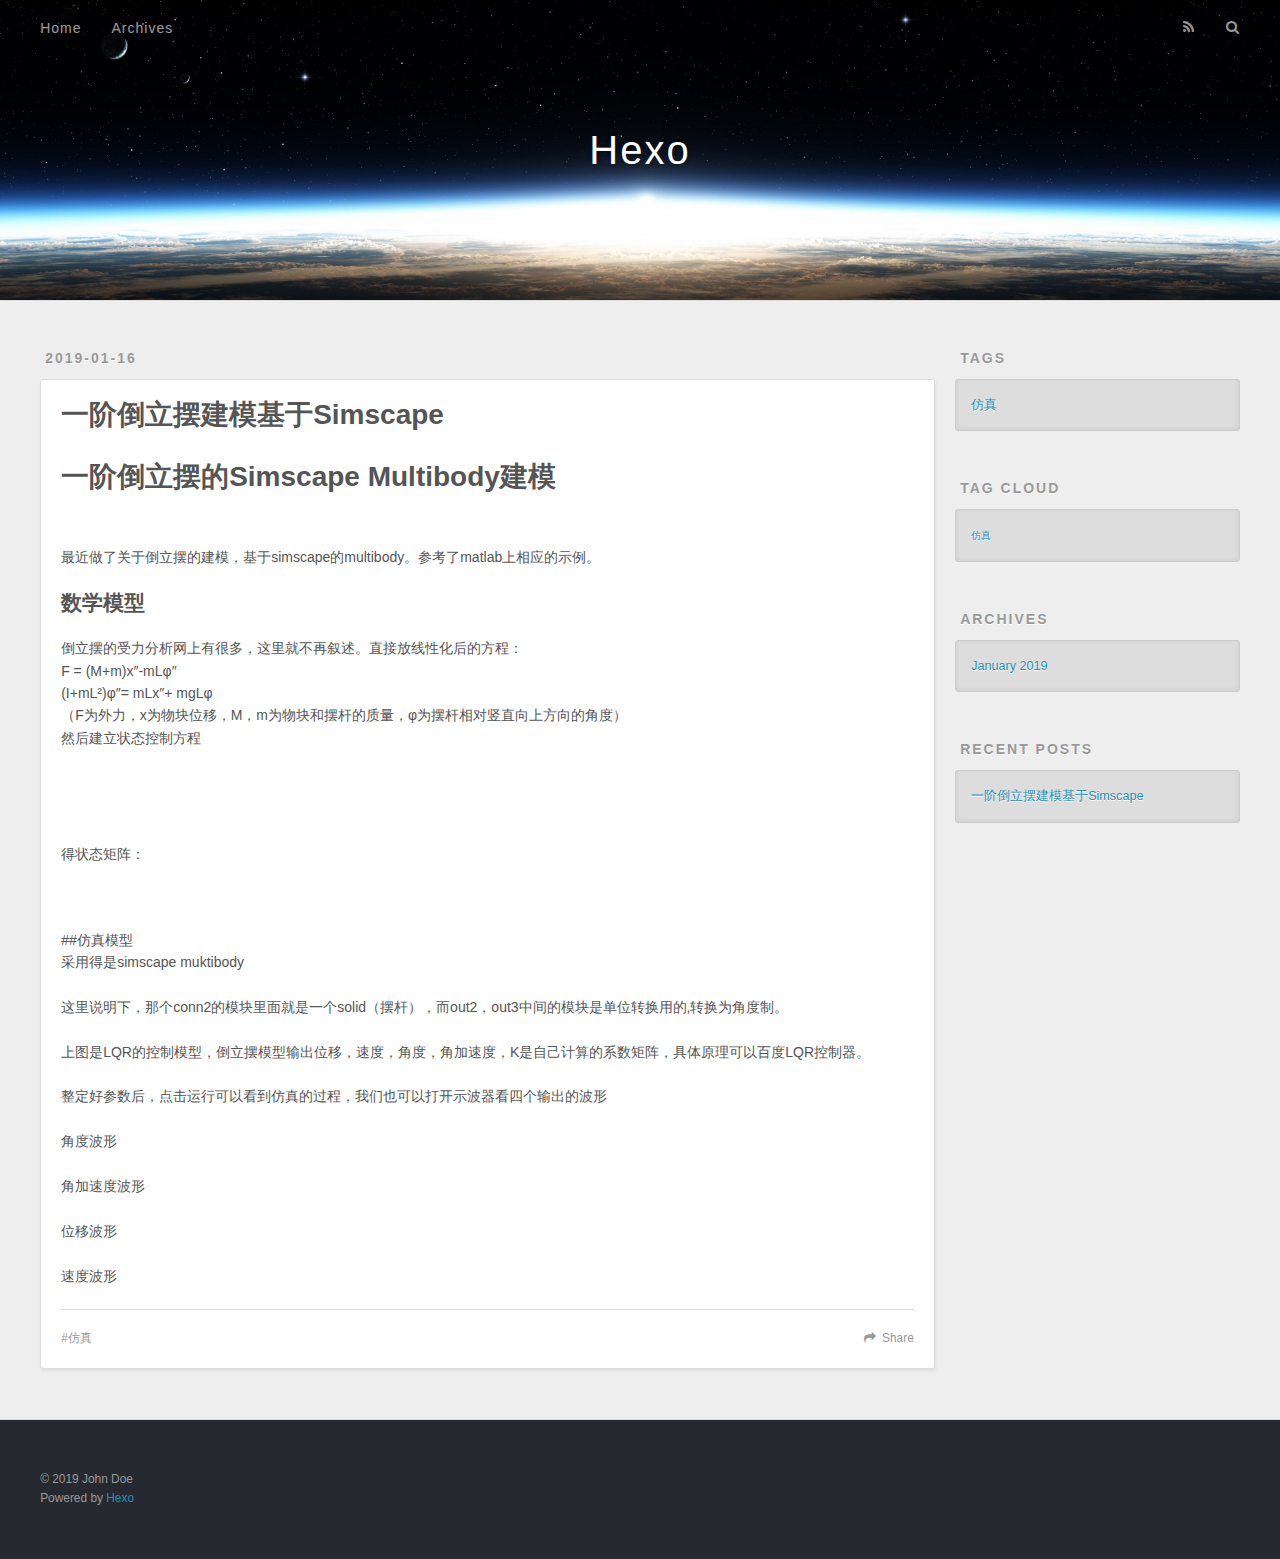
==== commit 48b1fe1d: "Site updated: 2019-01-17 14:47:20" ====
--- a/index.html
+++ b/index.html
@@ -101,56 +101,11 @@
       
     </div>
     <footer class="article-footer">
-      <a data-url="http://yoursite.com/2019/01/16/一阶倒立摆simscape建模/" data-id="cjr0917c20001fouffofebqm5" class="article-share-link">Share</a>
+      <a data-url="http://yoursite.com/2019/01/16/一阶倒立摆simscape建模/" data-id="cjr095v5g0000ckufnvipyozc" class="article-share-link">Share</a>
       
       
   <ul class="article-tag-list"><li class="article-tag-list-item"><a class="article-tag-list-link" href="/tags/仿真/">仿真</a></li></ul>
 
-    </footer>
-  </div>
-  
-</article>
-
-
-  
-    <article id="post-hello-world" class="article article-type-post" itemscope="" itemprop="blogPost">
-  <div class="article-meta">
-    <a href="/2019/01/16/hello-world/" class="article-date">
-  <time datetime="2019-01-16T08:21:57.864Z" itemprop="datePublished">2019-01-16</time>
-</a>
-    
-  </div>
-  <div class="article-inner">
-    
-    
-      <header class="article-header">
-        
-  
-    <h1 itemprop="name">
-      <a class="article-title" href="/2019/01/16/hello-world/">Hello World</a>
-    </h1>
-  
-
-      </header>
-    
-    <div class="article-entry" itemprop="articleBody">
-      
-        <p>Welcome to <a href="https://hexo.io/" target="_blank" rel="noopener">Hexo</a>! This is your very first post. Check <a href="https://hexo.io/docs/" target="_blank" rel="noopener">documentation</a> for more info. If you get any problems when using Hexo, you can find the answer in <a href="https://hexo.io/docs/troubleshooting.html" target="_blank" rel="noopener">troubleshooting</a> or you can ask me on <a href="https://github.com/hexojs/hexo/issues" target="_blank" rel="noopener">GitHub</a>.</p>
-<h2 id="Quick-Start"><a href="#Quick-Start" class="headerlink" title="Quick Start"></a>Quick Start</h2><h3 id="Create-a-new-post"><a href="#Create-a-new-post" class="headerlink" title="Create a new post"></a>Create a new post</h3><figure class="highlight bash"><table><tr><td class="gutter"><pre><span class="line">1</span><br></pre></td><td class="code"><pre><span class="line">$ hexo new <span class="string">"My New Post"</span></span><br></pre></td></tr></table></figure>
-<p>More info: <a href="https://hexo.io/docs/writing.html" target="_blank" rel="noopener">Writing</a></p>
-<h3 id="Run-server"><a href="#Run-server" class="headerlink" title="Run server"></a>Run server</h3><figure class="highlight bash"><table><tr><td class="gutter"><pre><span class="line">1</span><br></pre></td><td class="code"><pre><span class="line">$ hexo server</span><br></pre></td></tr></table></figure>
-<p>More info: <a href="https://hexo.io/docs/server.html" target="_blank" rel="noopener">Server</a></p>
-<h3 id="Generate-static-files"><a href="#Generate-static-files" class="headerlink" title="Generate static files"></a>Generate static files</h3><figure class="highlight bash"><table><tr><td class="gutter"><pre><span class="line">1</span><br></pre></td><td class="code"><pre><span class="line">$ hexo generate</span><br></pre></td></tr></table></figure>
-<p>More info: <a href="https://hexo.io/docs/generating.html" target="_blank" rel="noopener">Generating</a></p>
-<h3 id="Deploy-to-remote-sites"><a href="#Deploy-to-remote-sites" class="headerlink" title="Deploy to remote sites"></a>Deploy to remote sites</h3><figure class="highlight bash"><table><tr><td class="gutter"><pre><span class="line">1</span><br></pre></td><td class="code"><pre><span class="line">$ hexo deploy</span><br></pre></td></tr></table></figure>
-<p>More info: <a href="https://hexo.io/docs/deployment.html" target="_blank" rel="noopener">Deployment</a></p>
-
-      
-    </div>
-    <footer class="article-footer">
-      <a data-url="http://yoursite.com/2019/01/16/hello-world/" data-id="cjr0917bx0000foufafhoswlj" class="article-share-link">Share</a>
-      
-      
     </footer>
   </div>
   
@@ -204,10 +159,6 @@
         
           <li>
             <a href="/2019/01/16/一阶倒立摆simscape建模/">一阶倒立摆建模基于Simscape</a>
-          </li>
-        
-          <li>
-            <a href="/2019/01/16/hello-world/">Hello World</a>
           </li>
         
       </ul>
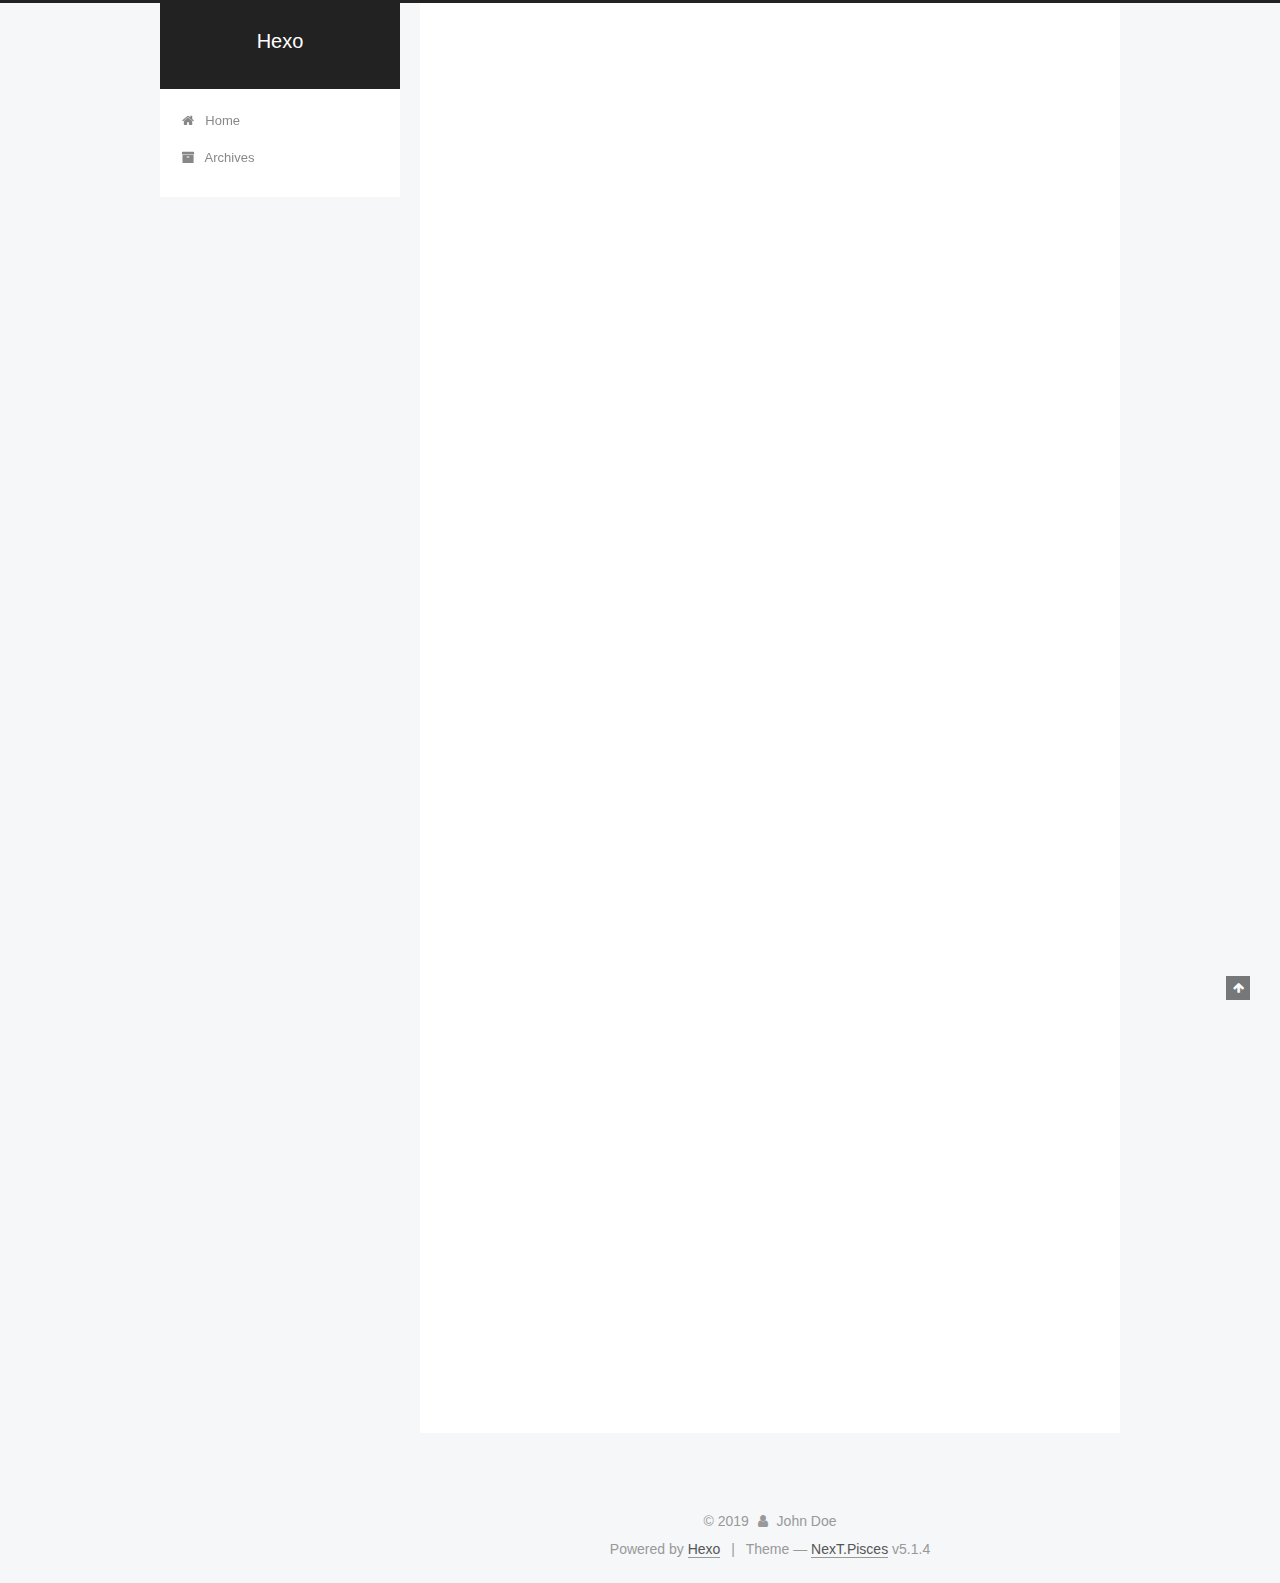
==== commit 5b9678ba: "Site updated: 2019-01-19 17:52:36" ====
--- a/index.html
+++ b/index.html
@@ -1,90 +1,306 @@
 <!DOCTYPE html>
-<html>
+
+
+
+  
+
+
+<html class="theme-next pisces use-motion" lang="">
 <head><meta name="generator" content="Hexo 3.8.0">
-  <meta charset="utf-8">
-  
-
-  
-  <title>Hexo</title>
-  <meta name="viewport" content="width=device-width, initial-scale=1, maximum-scale=1">
-  <meta property="og:type" content="website">
+  <meta charset="UTF-8">
+<meta http-equiv="X-UA-Compatible" content="IE=edge">
+<meta name="viewport" content="width=device-width, initial-scale=1, maximum-scale=1">
+<meta name="theme-color" content="#222">
+
+
+
+
+
+
+
+
+
+<meta http-equiv="Cache-Control" content="no-transform">
+<meta http-equiv="Cache-Control" content="no-siteapp">
+
+
+
+
+
+
+
+
+
+
+
+
+
+
+
+
+  
+  
+  <link href="/lib/fancybox/source/jquery.fancybox.css?v=2.1.5" rel="stylesheet" type="text/css">
+
+
+
+
+
+
+
+<link href="/lib/font-awesome/css/font-awesome.min.css?v=4.6.2" rel="stylesheet" type="text/css">
+
+<link href="/css/main.css?v=5.1.4" rel="stylesheet" type="text/css">
+
+
+  <link rel="apple-touch-icon" sizes="180x180" href="/images/apple-touch-icon-next.png?v=5.1.4">
+
+
+  <link rel="icon" type="image/png" sizes="32x32" href="/images/favicon-32x32-next.png?v=5.1.4">
+
+
+  <link rel="icon" type="image/png" sizes="16x16" href="/images/favicon-16x16-next.png?v=5.1.4">
+
+
+  <link rel="mask-icon" href="/images/logo.svg?v=5.1.4" color="#222">
+
+
+
+
+
+  <meta name="keywords" content="Hexo, NexT">
+
+
+
+
+
+
+
+
+
+
+<meta property="og:type" content="website">
 <meta property="og:title" content="Hexo">
 <meta property="og:url" content="http://yoursite.com/index.html">
 <meta property="og:site_name" content="Hexo">
 <meta property="og:locale" content="default">
 <meta name="twitter:card" content="summary">
 <meta name="twitter:title" content="Hexo">
-  
-    <link rel="alternate" href="/atom.xml" title="Hexo" type="application/atom+xml">
-  
-  
-    <link rel="icon" href="/favicon.png">
-  
-  
-    <link href="//fonts.googleapis.com/css?family=Source+Code+Pro" rel="stylesheet" type="text/css">
-  
-  <link rel="stylesheet" href="/css/style.css">
+
+
+
+<script type="text/javascript" id="hexo.configurations">
+  var NexT = window.NexT || {};
+  var CONFIG = {
+    root: '/',
+    scheme: 'Pisces',
+    version: '5.1.4',
+    sidebar: {"position":"left","display":"post","offset":12,"b2t":false,"scrollpercent":false,"onmobile":false},
+    fancybox: true,
+    tabs: true,
+    motion: {"enable":true,"async":false,"transition":{"post_block":"fadeIn","post_header":"slideDownIn","post_body":"slideDownIn","coll_header":"slideLeftIn","sidebar":"slideUpIn"}},
+    duoshuo: {
+      userId: '0',
+      author: 'Author'
+    },
+    algolia: {
+      applicationID: '',
+      apiKey: '',
+      indexName: '',
+      hits: {"per_page":10},
+      labels: {"input_placeholder":"Search for Posts","hits_empty":"We didn't find any results for the search: ${query}","hits_stats":"${hits} results found in ${time} ms"}
+    }
+  };
+</script>
+
+
+
+  <link rel="canonical" href="http://yoursite.com/">
+
+
+
+
+
+  <title>Hexo</title>
+  
+
+
+
+
+
+
+
+
 </head>
-</html>
-<body>
-  <div id="container">
-    <div id="wrap">
-      <header id="header">
-  <div id="banner"></div>
-  <div id="header-outer" class="outer">
-    <div id="header-title" class="inner">
-      <h1 id="logo-wrap">
-        <a href="/" id="logo">Hexo</a>
-      </h1>
-      
+
+<body itemscope="" itemtype="http://schema.org/WebPage" lang="default">
+
+  
+  
+    
+  
+
+  <div class="container sidebar-position-left 
+  page-home">
+    <div class="headband"></div>
+
+    <header id="header" class="header" itemscope="" itemtype="http://schema.org/WPHeader">
+      <div class="header-inner"><div class="site-brand-wrapper">
+  <div class="site-meta ">
+    
+
+    <div class="custom-logo-site-title">
+      <a href="/" class="brand" rel="start">
+        <span class="logo-line-before"><i></i></span>
+        <span class="site-title">Hexo</span>
+        <span class="logo-line-after"><i></i></span>
+      </a>
     </div>
-    <div id="header-inner" class="inner">
-      <nav id="main-nav">
-        <a id="main-nav-toggle" class="nav-icon"></a>
-        
-          <a class="main-nav-link" href="/">Home</a>
-        
-          <a class="main-nav-link" href="/archives">Archives</a>
-        
-      </nav>
-      <nav id="sub-nav">
-        
-          <a id="nav-rss-link" class="nav-icon" href="/atom.xml" title="RSS Feed"></a>
-        
-        <a id="nav-search-btn" class="nav-icon" title="Search"></a>
-      </nav>
-      <div id="search-form-wrap">
-        <form action="//google.com/search" method="get" accept-charset="UTF-8" class="search-form"><input type="search" name="q" class="search-form-input" placeholder="Search"><button type="submit" class="search-form-submit">&#xF002;</button><input type="hidden" name="sitesearch" value="http://yoursite.com"></form>
-      </div>
-    </div>
+      
+        <p class="site-subtitle"></p>
+      
   </div>
-</header>
-      <div class="outer">
-        <section id="main">
-  
-    <article id="post-一阶倒立摆simscape建模" class="article article-type-post" itemscope="" itemprop="blogPost">
-  <div class="article-meta">
-    <a href="/2019/01/16/一阶倒立摆simscape建模/" class="article-date">
-  <time datetime="2019-01-16T08:57:04.000Z" itemprop="datePublished">2019-01-16</time>
-</a>
-    
+
+  <div class="site-nav-toggle">
+    <button>
+      <span class="btn-bar"></span>
+      <span class="btn-bar"></span>
+      <span class="btn-bar"></span>
+    </button>
   </div>
-  <div class="article-inner">
-    
-    
-      <header class="article-header">
-        
-  
-    <h1 itemprop="name">
-      <a class="article-title" href="/2019/01/16/一阶倒立摆simscape建模/">一阶倒立摆建模基于Simscape</a>
-    </h1>
-  
-
+</div>
+
+<nav class="site-nav">
+  
+
+  
+    <ul id="menu" class="menu">
+      
+        
+        <li class="menu-item menu-item-home">
+          <a href="/" rel="section">
+            
+              <i class="menu-item-icon fa fa-fw fa-home"></i> <br>
+            
+            Home
+          </a>
+        </li>
+      
+        
+        <li class="menu-item menu-item-archives">
+          <a href="/archives/" rel="section">
+            
+              <i class="menu-item-icon fa fa-fw fa-archive"></i> <br>
+            
+            Archives
+          </a>
+        </li>
+      
+
+      
+    </ul>
+  
+
+  
+</nav>
+
+
+
+ </div>
+    </header>
+
+    <main id="main" class="main">
+      <div class="main-inner">
+        <div class="content-wrap">
+          <div id="content" class="content">
+            
+  <section id="posts" class="posts-expand">
+    
+      
+
+  
+
+  
+  
+  
+
+  <article class="post post-type-normal" itemscope="" itemtype="http://schema.org/Article">
+  
+  
+  
+  <div class="post-block">
+    <link itemprop="mainEntityOfPage" href="http://yoursite.com/2019/01/16/一阶倒立摆simscape建模/">
+
+    <span hidden itemprop="author" itemscope="" itemtype="http://schema.org/Person">
+      <meta itemprop="name" content="John Doe">
+      <meta itemprop="description" content="">
+      <meta itemprop="image" content="/images/avatar.gif">
+    </span>
+
+    <span hidden itemprop="publisher" itemscope="" itemtype="http://schema.org/Organization">
+      <meta itemprop="name" content="Hexo">
+    </span>
+
+    
+      <header class="post-header">
+
+        
+        
+          <h1 class="post-title" itemprop="name headline">
+                
+                <a class="post-title-link" href="/2019/01/16/一阶倒立摆simscape建模/" itemprop="url">一阶倒立摆建模基于Simscape</a></h1>
+        
+
+        <div class="post-meta">
+          <span class="post-time">
+            
+              <span class="post-meta-item-icon">
+                <i class="fa fa-calendar-o"></i>
+              </span>
+              
+                <span class="post-meta-item-text">Posted on</span>
+              
+              <time title="Post created" itemprop="dateCreated datePublished" datetime="2019-01-16T16:57:04+08:00">
+                2019-01-16
+              </time>
+            
+
+            
+
+            
+          </span>
+
+          
+
+          
+            
+          
+
+          
+          
+
+          
+
+          
+
+          
+
+        </div>
       </header>
     
-    <div class="article-entry" itemprop="articleBody">
-      
-        <h1 id="一阶倒立摆的Simscape-Multibody建模"><a href="#一阶倒立摆的Simscape-Multibody建模" class="headerlink" title="一阶倒立摆的Simscape Multibody建模"></a>一阶倒立摆的Simscape Multibody建模</h1><p><img src="https://res.cloudinary.com/dtbemd1kd/image/upload/v1547704181/blog%27s%20img/%E5%80%92%E7%AB%8B%E6%91%86%E5%AE%9E%E7%89%A9.png" alt=""></p>
+
+    
+    
+    
+    <div class="post-body" itemprop="articleBody">
+
+      
+      
+
+      
+        
+          
+            <h1 id="一阶倒立摆的Simscape-Multibody建模"><a href="#一阶倒立摆的Simscape-Multibody建模" class="headerlink" title="一阶倒立摆的Simscape Multibody建模"></a>一阶倒立摆的Simscape Multibody建模</h1><p><img src="https://res.cloudinary.com/dtbemd1kd/image/upload/v1547704181/blog%27s%20img/%E5%80%92%E7%AB%8B%E6%91%86%E5%AE%9E%E7%89%A9.png" alt=""></p>
 <p>最近做了关于倒立摆的建模，基于simscape的multibody。参考了matlab上相应的示例。</p>
 <h2 id="数学模型"><a href="#数学模型" class="headerlink" title="数学模型"></a>数学模型</h2><p>倒立摆的受力分析网上有很多，这里就不再叙述。直接放线性化后的方程：<br>     F = (M+m)x″-mLφ″<br>     (I+mL²)φ″= mLx″+ mgLφ<br>     （F为外力，x为物块位移，M，m为物块和摆杆的质量，φ为摆杆相对竖直向上方向的角度）<br>然后建立状态控制方程</p>
 <blockquote>
@@ -98,107 +314,323 @@
 <p>这里说明下，那个conn2的模块里面就是一个solid（摆杆），而out2，out3中间的模块是单位转换用的,转换为角度制。<br><img src="https://res.cloudinary.com/dtbemd1kd/image/upload/v1547704181/blog%27s%20img/%E5%80%92%E7%AB%8B%E6%91%86LQR.png" alt=""><br>上图是LQR的控制模型，倒立摆模型输出位移，速度，角度，角加速度，K是自己计算的系数矩阵，具体原理可以百度LQR控制器。</p>
 <p>整定好参数后，点击运行可以看到仿真的过程，我们也可以打开示波器看四个输出的波形<br><img src="https://res.cloudinary.com/dtbemd1kd/image/upload/v1547706860/blog%27s%20img/%E5%80%92%E7%AB%8B%E6%91%86%E8%A7%92%E5%BA%A6.png" alt=""><br>角度波形<br><img src="https://res.cloudinary.com/dtbemd1kd/image/upload/v1547706860/blog%27s%20img/%E5%80%92%E7%AB%8B%E6%91%86%E8%A7%92%E5%8A%A0%E9%80%9F%E5%BA%A6.png" alt=""><br>角加速度波形<br><img src="https://res.cloudinary.com/dtbemd1kd/image/upload/v1547706860/blog%27s%20img/%E5%80%92%E7%AB%8B%E6%91%86%E4%BD%8D%E7%A7%BB.png" alt=""><br>位移波形<br><img src="https://res.cloudinary.com/dtbemd1kd/image/upload/v1547706860/blog%27s%20img/%E5%80%92%E7%AB%8B%E6%91%86%E9%80%9F%E5%BA%A6.png" alt=""><br>速度波形</p>
 
+          
+        
       
     </div>
-    <footer class="article-footer">
-      <a data-url="http://yoursite.com/2019/01/16/一阶倒立摆simscape建模/" data-id="cjr095v5g0000ckufnvipyozc" class="article-share-link">Share</a>
-      
-      
-  <ul class="article-tag-list"><li class="article-tag-list-item"><a class="article-tag-list-link" href="/tags/仿真/">仿真</a></li></ul>
-
+    
+    
+    
+
+    
+
+    
+
+    
+
+    <footer class="post-footer">
+      
+
+      
+
+      
+
+      
+      
+        <div class="post-eof"></div>
+      
     </footer>
   </div>
   
-</article>
-
-
-  
-
-
-</section>
-        
-          <aside id="sidebar">
-  
-    
-
-  
-    
-  <div class="widget-wrap">
-    <h3 class="widget-title">Tags</h3>
-    <div class="widget">
-      <ul class="tag-list"><li class="tag-list-item"><a class="tag-list-link" href="/tags/仿真/">仿真</a></li></ul>
+  
+  
+  </article>
+
+
+    
+  </section>
+
+  
+
+
+          </div>
+          
+
+
+          
+
+        </div>
+        
+          
+  
+  <div class="sidebar-toggle">
+    <div class="sidebar-toggle-line-wrap">
+      <span class="sidebar-toggle-line sidebar-toggle-line-first"></span>
+      <span class="sidebar-toggle-line sidebar-toggle-line-middle"></span>
+      <span class="sidebar-toggle-line sidebar-toggle-line-last"></span>
     </div>
   </div>
 
-
-  
-    
-  <div class="widget-wrap">
-    <h3 class="widget-title">Tag Cloud</h3>
-    <div class="widget tagcloud">
-      <a href="/tags/仿真/" style="font-size: 10px;">仿真</a>
+  <aside id="sidebar" class="sidebar">
+    
+    <div class="sidebar-inner">
+
+      
+
+      
+
+      <section class="site-overview-wrap sidebar-panel sidebar-panel-active">
+        <div class="site-overview">
+          <div class="site-author motion-element" itemprop="author" itemscope="" itemtype="http://schema.org/Person">
+            
+              <p class="site-author-name" itemprop="name">John Doe</p>
+              <p class="site-description motion-element" itemprop="description"></p>
+          </div>
+
+          <nav class="site-state motion-element">
+
+            
+              <div class="site-state-item site-state-posts">
+              
+                <a href="/archives/">
+              
+                  <span class="site-state-item-count">1</span>
+                  <span class="site-state-item-name">posts</span>
+                </a>
+              </div>
+            
+
+            
+
+            
+              
+              
+              <div class="site-state-item site-state-tags">
+                
+                  <span class="site-state-item-count">1</span>
+                  <span class="site-state-item-name">tags</span>
+                
+              </div>
+            
+
+          </nav>
+
+          
+
+          
+
+          
+          
+
+          
+          
+
+          
+
+        </div>
+      </section>
+
+      
+
+      
+
     </div>
+  </aside>
+
+
+        
+      </div>
+    </main>
+
+    <footer id="footer" class="footer">
+      <div class="footer-inner">
+        <div class="copyright">&copy; <span itemprop="copyrightYear">2019</span>
+  <span class="with-love">
+    <i class="fa fa-user"></i>
+  </span>
+  <span class="author" itemprop="copyrightHolder">John Doe</span>
+
+  
+</div>
+
+
+  <div class="powered-by">Powered by <a class="theme-link" target="_blank" href="https://hexo.io">Hexo</a></div>
+
+
+
+  <span class="post-meta-divider">|</span>
+
+
+
+  <div class="theme-info">Theme &mdash; <a class="theme-link" target="_blank" href="https://github.com/iissnan/hexo-theme-next">NexT.Pisces</a> v5.1.4</div>
+
+
+
+
+        
+
+
+
+
+
+
+
+        
+      </div>
+    </footer>
+
+    
+      <div class="back-to-top">
+        <i class="fa fa-arrow-up"></i>
+        
+      </div>
+    
+
+    
+
   </div>
 
   
-    
-  <div class="widget-wrap">
-    <h3 class="widget-title">Archives</h3>
-    <div class="widget">
-      <ul class="archive-list"><li class="archive-list-item"><a class="archive-list-link" href="/archives/2019/01/">January 2019</a></li></ul>
-    </div>
-  </div>
-
-
-  
-    
-  <div class="widget-wrap">
-    <h3 class="widget-title">Recent Posts</h3>
-    <div class="widget">
-      <ul>
-        
-          <li>
-            <a href="/2019/01/16/一阶倒立摆simscape建模/">一阶倒立摆建模基于Simscape</a>
-          </li>
-        
-      </ul>
-    </div>
-  </div>
-
-  
-</aside>
-        
-      </div>
-      <footer id="footer">
-  
-  <div class="outer">
-    <div id="footer-info" class="inner">
-      &copy; 2019 John Doe<br>
-      Powered by <a href="http://hexo.io/" target="_blank">Hexo</a>
-    </div>
-  </div>
-</footer>
-    </div>
-    <nav id="mobile-nav">
-  
-    <a href="/" class="mobile-nav-link">Home</a>
-  
-    <a href="/archives" class="mobile-nav-link">Archives</a>
-  
-</nav>
-    
-
-<script src="//ajax.googleapis.com/ajax/libs/jquery/2.0.3/jquery.min.js"></script>
-
-
-  <link rel="stylesheet" href="/fancybox/jquery.fancybox.css">
-  <script src="/fancybox/jquery.fancybox.pack.js"></script>
-
-
-<script src="/js/script.js"></script>
-
-
-
-  </div>
+
+<script type="text/javascript">
+  if (Object.prototype.toString.call(window.Promise) !== '[object Function]') {
+    window.Promise = null;
+  }
+</script>
+
+
+
+
+
+
+
+
+
+  
+
+
+
+
+
+
+
+
+
+
+
+
+  
+  
+    <script type="text/javascript" src="/lib/jquery/index.js?v=2.1.3"></script>
+  
+
+  
+  
+    <script type="text/javascript" src="/lib/fastclick/lib/fastclick.min.js?v=1.0.6"></script>
+  
+
+  
+  
+    <script type="text/javascript" src="/lib/jquery_lazyload/jquery.lazyload.js?v=1.9.7"></script>
+  
+
+  
+  
+    <script type="text/javascript" src="/lib/velocity/velocity.min.js?v=1.2.1"></script>
+  
+
+  
+  
+    <script type="text/javascript" src="/lib/velocity/velocity.ui.min.js?v=1.2.1"></script>
+  
+
+  
+  
+    <script type="text/javascript" src="/lib/fancybox/source/jquery.fancybox.pack.js?v=2.1.5"></script>
+  
+
+
+  
+
+
+  <script type="text/javascript" src="/js/src/utils.js?v=5.1.4"></script>
+
+  <script type="text/javascript" src="/js/src/motion.js?v=5.1.4"></script>
+
+
+
+  
+  
+
+
+  <script type="text/javascript" src="/js/src/affix.js?v=5.1.4"></script>
+
+  <script type="text/javascript" src="/js/src/schemes/pisces.js?v=5.1.4"></script>
+
+
+
+  
+
+  
+
+
+  <script type="text/javascript" src="/js/src/bootstrap.js?v=5.1.4"></script>
+
+
+
+  
+
+
+  
+
+
+
+
+	
+
+
+
+
+
+  
+
+
+
+
+
+  
+
+
+
+
+
+
+
+
+
+
+
+
+  
+
+
+
+
+
+  
+
+  
+
+  
+
+  
+  
+
+  
+
+  
+
+  
+
 </body>
-</html>+</html>
--- a/css/main.css
+++ b/css/main.css
@@ -0,0 +1,2993 @@
+/* normalize.css v3.0.2 | MIT License | git.io/normalize */
+html {
+  font-family: sans-serif; /* 1 */
+  -ms-text-size-adjust: 100%; /* 2 */
+  -webkit-text-size-adjust: 100%; /* 2 */
+}
+body {
+  margin: 0;
+}
+article,
+aside,
+details,
+figcaption,
+figure,
+footer,
+header,
+hgroup,
+main,
+menu,
+nav,
+section,
+summary {
+  display: block;
+}
+audio,
+canvas,
+progress,
+video {
+  display: inline-block; /* 1 */
+  vertical-align: baseline; /* 2 */
+}
+audio:not([controls]) {
+  display: none;
+  height: 0;
+}
+[hidden],
+template {
+  display: none;
+}
+a {
+  background-color: transparent;
+}
+a:active,
+a:hover {
+  outline: 0;
+}
+abbr[title] {
+  border-bottom: 1px dotted;
+}
+b,
+strong {
+  font-weight: bold;
+}
+dfn {
+  font-style: italic;
+}
+h1 {
+  font-size: 2em;
+  margin: 0.67em 0;
+}
+mark {
+  background: #ff0;
+  color: #000;
+}
+small {
+  font-size: 80%;
+}
+sub,
+sup {
+  font-size: 75%;
+  line-height: 0;
+  position: relative;
+  vertical-align: baseline;
+}
+sup {
+  top: -0.5em;
+}
+sub {
+  bottom: -0.25em;
+}
+img {
+  border: 0;
+}
+svg:not(:root) {
+  overflow: hidden;
+}
+figure {
+  margin: 1em 40px;
+}
+hr {
+  -moz-box-sizing: content-box;
+  box-sizing: content-box;
+  height: 0;
+}
+pre {
+  overflow: auto;
+}
+code,
+kbd,
+pre,
+samp {
+  font-family: monospace, monospace;
+  font-size: 1em;
+}
+button,
+input,
+optgroup,
+select,
+textarea {
+  color: inherit; /* 1 */
+  font: inherit; /* 2 */
+  margin: 0; /* 3 */
+}
+button {
+  overflow: visible;
+}
+button,
+select {
+  text-transform: none;
+}
+button,
+html input[type="button"],
+input[type="reset"],
+input[type="submit"] {
+  -webkit-appearance: button; /* 2 */
+  cursor: pointer; /* 3 */
+}
+button[disabled],
+html input[disabled] {
+  cursor: default;
+}
+button::-moz-focus-inner,
+input::-moz-focus-inner {
+  border: 0;
+  padding: 0;
+}
+input {
+  line-height: normal;
+}
+input[type="checkbox"],
+input[type="radio"] {
+  box-sizing: border-box; /* 1 */
+  padding: 0; /* 2 */
+}
+input[type="number"]::-webkit-inner-spin-button,
+input[type="number"]::-webkit-outer-spin-button {
+  height: auto;
+}
+input[type="search"] {
+  -webkit-appearance: textfield; /* 1 */
+  -moz-box-sizing: content-box;
+  -webkit-box-sizing: content-box; /* 2 */
+  box-sizing: content-box;
+}
+input[type="search"]::-webkit-search-cancel-button,
+input[type="search"]::-webkit-search-decoration {
+  -webkit-appearance: none;
+}
+fieldset {
+  border: 1px solid #c0c0c0;
+  margin: 0 2px;
+  padding: 0.35em 0.625em 0.75em;
+}
+legend {
+  border: 0; /* 1 */
+  padding: 0; /* 2 */
+}
+textarea {
+  overflow: auto;
+}
+optgroup {
+  font-weight: bold;
+}
+table {
+  border-collapse: collapse;
+  border-spacing: 0;
+}
+td,
+th {
+  padding: 0;
+}
+::selection {
+  background: #262a30;
+  color: #fff;
+}
+body {
+  position: relative;
+  font-family: 'Lato', "PingFang SC", "Microsoft YaHei", sans-serif;
+  font-size: 14px;
+  line-height: 2;
+  color: #555;
+  background: #f5f7f9;
+}
+@media (max-width: 767px) {
+  body {
+    padding-right: 0 !important;
+  }
+}
+@media (min-width: 768px) and (max-width: 991px) {
+  body {
+    padding-right: 0 !important;
+  }
+}
+@media (min-width: 1600px) {
+  body {
+    font-size: 16px;
+  }
+}
+h1,
+h2,
+h3,
+h4,
+h5,
+h6 {
+  margin: 0;
+  padding: 0;
+  font-weight: bold;
+  line-height: 1.5;
+  font-family: 'Lato', "PingFang SC", "Microsoft YaHei", sans-serif;
+}
+h2,
+h3,
+h4,
+h5,
+h6 {
+  margin: 20px 0 15px;
+}
+h1 {
+  font-size: 22px;
+}
+@media (max-width: 767px) {
+  h1 {
+    font-size: 18px;
+  }
+}
+h2 {
+  font-size: 20px;
+}
+@media (max-width: 767px) {
+  h2 {
+    font-size: 16px;
+  }
+}
+h3 {
+  font-size: 18px;
+}
+@media (max-width: 767px) {
+  h3 {
+    font-size: 14px;
+  }
+}
+h4 {
+  font-size: 16px;
+}
+@media (max-width: 767px) {
+  h4 {
+    font-size: 12px;
+  }
+}
+h5 {
+  font-size: 14px;
+}
+@media (max-width: 767px) {
+  h5 {
+    font-size: 10px;
+  }
+}
+h6 {
+  font-size: 12px;
+}
+@media (max-width: 767px) {
+  h6 {
+    font-size: 8px;
+  }
+}
+p {
+  margin: 0 0 20px 0;
+}
+a {
+  color: #555;
+  text-decoration: none;
+  outline: none;
+  border-bottom: 1px solid #999;
+  word-wrap: break-word;
+}
+a:hover {
+  color: #222;
+  border-bottom-color: #222;
+}
+blockquote {
+  margin: 0;
+  padding: 0;
+}
+img {
+  display: block;
+  margin: auto;
+  max-width: 100%;
+  height: auto;
+}
+hr {
+  margin: 40px 0;
+  height: 3px;
+  border: none;
+  background-color: #ddd;
+  background-image: repeating-linear-gradient(-45deg, #fff, #fff 4px, transparent 4px, transparent 8px);
+}
+blockquote {
+  padding: 0 15px;
+  color: #666;
+  border-left: 4px solid #ddd;
+}
+blockquote cite::before {
+  content: "-";
+  padding: 0 5px;
+}
+dt {
+  font-weight: 700;
+}
+dd {
+  margin: 0;
+  padding: 0;
+}
+kbd {
+  border: 1px solid #ccc;
+  border-radius: 0.2em;
+  box-shadow: 0.1em 0.1em 0.2em rgba(0,0,0,0.1);
+  background-color: #f9f9f9;
+  font-family: inherit;
+  background-image: -webkit-linear-gradient(top, #eee, #fff, #eee);
+  padding: 0.1em 0.3em;
+  white-space: nowrap;
+}
+.text-left {
+  text-align: left;
+}
+.text-center {
+  text-align: center;
+}
+.text-right {
+  text-align: right;
+}
+.text-justify {
+  text-align: justify;
+}
+.text-nowrap {
+  white-space: nowrap;
+}
+.text-lowercase {
+  text-transform: lowercase;
+}
+.text-uppercase {
+  text-transform: uppercase;
+}
+.text-capitalize {
+  text-transform: capitalize;
+}
+.center-block {
+  display: block;
+  margin-left: auto;
+  margin-right: auto;
+}
+.clearfix:before,
+.clearfix:after {
+  content: " ";
+  display: table;
+}
+.clearfix:after {
+  clear: both;
+}
+.pullquote {
+  width: 45%;
+}
+.pullquote.left {
+  float: left;
+  margin-left: 5px;
+  margin-right: 10px;
+}
+.pullquote.right {
+  float: right;
+  margin-left: 10px;
+  margin-right: 5px;
+}
+.affix.affix.affix {
+  position: fixed;
+}
+.translation {
+  margin-top: -20px;
+  font-size: 14px;
+  color: #999;
+}
+.scrollbar-measure {
+  width: 100px;
+  height: 100px;
+  overflow: scroll;
+  position: absolute;
+  top: -9999px;
+}
+.use-motion .motion-element {
+  opacity: 0;
+}
+table {
+  margin: 20px 0;
+  width: 100%;
+  border-collapse: collapse;
+  border-spacing: 0;
+  border: 1px solid #ddd;
+  font-size: 14px;
+  table-layout: fixed;
+  word-wrap: break-all;
+}
+table>tbody>tr:nth-of-type(odd) {
+  background-color: #f9f9f9;
+}
+table>tbody>tr:hover {
+  background-color: #f5f5f5;
+}
+caption,
+th,
+td {
+  padding: 8px;
+  text-align: left;
+  vertical-align: middle;
+  font-weight: normal;
+}
+th,
+td {
+  border-bottom: 3px solid #ddd;
+  border-right: 1px solid #eee;
+}
+th {
+  padding-bottom: 10px;
+  font-weight: 700;
+}
+td {
+  border-bottom-width: 1px;
+}
+html,
+body {
+  height: 100%;
+}
+.container {
+  position: relative;
+  min-height: 100%;
+}
+.header-inner {
+  margin: 0 auto;
+  padding: 100px 0 70px;
+  width: 700px;
+}
+@media (min-width: 1600px) {
+  .container .header-inner {
+    width: 900px;
+  }
+}
+.main {
+  padding-bottom: 150px;
+}
+.main-inner {
+  margin: 0 auto;
+  width: 700px;
+}
+@media (min-width: 1600px) {
+  .container .main-inner {
+    width: 900px;
+  }
+}
+.footer {
+  position: absolute;
+  left: 0;
+  bottom: 0;
+  width: 100%;
+  min-height: 50px;
+}
+.footer-inner {
+  box-sizing: border-box;
+  margin: 20px auto;
+  width: 700px;
+}
+@media (min-width: 1600px) {
+  .container .footer-inner {
+    width: 900px;
+  }
+}
+pre,
+.highlight {
+  overflow: auto;
+  margin: 20px 0;
+  padding: 0;
+  font-size: 13px;
+  color: #4d4d4c;
+  background: #f7f7f7;
+  line-height: 1.6;
+}
+pre,
+code {
+  font-family: consolas, Menlo, "PingFang SC", "Microsoft YaHei", monospace;
+}
+code {
+  padding: 2px 4px;
+  word-wrap: break-word;
+  color: #555;
+  background: #eee;
+  border-radius: 3px;
+  font-size: 13px;
+}
+pre {
+  padding: 10px;
+}
+pre code {
+  padding: 0;
+  color: #4d4d4c;
+  background: none;
+  text-shadow: none;
+}
+.highlight {
+  border-radius: 1px;
+}
+.highlight pre {
+  border: none;
+  margin: 0;
+  padding: 10px 0;
+}
+.highlight table {
+  margin: 0;
+  width: auto;
+  border: none;
+}
+.highlight td {
+  border: none;
+  padding: 0;
+}
+.highlight figcaption {
+  font-size: 1em;
+  color: #4d4d4c;
+  line-height: 1em;
+  margin-bottom: 1em;
+}
+.highlight figcaption:before,
+.highlight figcaption:after {
+  content: " ";
+  display: table;
+}
+.highlight figcaption:after {
+  clear: both;
+}
+.highlight figcaption a {
+  float: right;
+  color: #4d4d4c;
+}
+.highlight figcaption a:hover {
+  border-bottom-color: #4d4d4c;
+}
+.highlight .gutter pre {
+  padding-left: 10px;
+  padding-right: 10px;
+  color: #869194;
+  text-align: right;
+  background-color: #eff2f3;
+}
+.highlight .code pre {
+  width: 100%;
+  padding-left: 10px;
+  padding-right: 10px;
+  background-color: #f7f7f7;
+}
+.highlight .line {
+  height: 20px;
+}
+.gutter {
+  -webkit-user-select: none;
+  -moz-user-select: none;
+  -ms-user-select: none;
+  user-select: none;
+}
+.gist table {
+  width: auto;
+}
+.gist table td {
+  border: none;
+}
+pre .deletion {
+  background: #fdd;
+}
+pre .addition {
+  background: #dfd;
+}
+pre .meta {
+  color: #8959a8;
+}
+pre .comment {
+  color: #8e908c;
+}
+pre .variable,
+pre .attribute,
+pre .tag,
+pre .regexp,
+pre .ruby .constant,
+pre .xml .tag .title,
+pre .xml .pi,
+pre .xml .doctype,
+pre .html .doctype,
+pre .css .id,
+pre .css .class,
+pre .css .pseudo {
+  color: #c82829;
+}
+pre .number,
+pre .preprocessor,
+pre .built_in,
+pre .literal,
+pre .params,
+pre .constant,
+pre .command {
+  color: #f5871f;
+}
+pre .ruby .class .title,
+pre .css .rules .attribute,
+pre .string,
+pre .value,
+pre .inheritance,
+pre .header,
+pre .ruby .symbol,
+pre .xml .cdata,
+pre .special,
+pre .number,
+pre .formula {
+  color: #718c00;
+}
+pre .title,
+pre .css .hexcolor {
+  color: #3e999f;
+}
+pre .function,
+pre .python .decorator,
+pre .python .title,
+pre .ruby .function .title,
+pre .ruby .title .keyword,
+pre .perl .sub,
+pre .javascript .title,
+pre .coffeescript .title {
+  color: #4271ae;
+}
+pre .keyword,
+pre .javascript .function {
+  color: #8959a8;
+}
+.full-image.full-image.full-image.full-image {
+  border: none;
+  max-width: 100%;
+  width: auto;
+  margin: 20px auto 25px;
+}
+@media (min-width: 992px) {
+  .full-image.full-image.full-image.full-image {
+    max-width: none;
+    width: 118%;
+    margin: 0 -9%;
+  }
+}
+.blockquote-center,
+.page-home .post-type-quote blockquote,
+.page-post-detail .post-type-quote blockquote {
+  position: relative;
+  margin: 40px 0;
+  padding: 0;
+  border-left: none;
+  text-align: center;
+}
+.blockquote-center::before,
+.page-home .post-type-quote blockquote::before,
+.page-post-detail .post-type-quote blockquote::before,
+.blockquote-center::after,
+.page-home .post-type-quote blockquote::after,
+.page-post-detail .post-type-quote blockquote::after {
+  position: absolute;
+  content: ' ';
+  display: block;
+  width: 100%;
+  height: 24px;
+  opacity: 0.2;
+  background-repeat: no-repeat;
+  background-position: 0 -6px;
+  background-size: 22px 22px;
+}
+.blockquote-center::before,
+.page-home .post-type-quote blockquote::before,
+.page-post-detail .post-type-quote blockquote::before {
+  top: -20px;
+  background-image: url("../images/quote-l.svg");
+  border-top: 1px solid #ccc;
+}
+.blockquote-center::after,
+.page-home .post-type-quote blockquote::after,
+.page-post-detail .post-type-quote blockquote::after {
+  bottom: -20px;
+  background-image: url("../images/quote-r.svg");
+  border-bottom: 1px solid #ccc;
+  background-position: 100% 8px;
+}
+.blockquote-center p,
+.page-home .post-type-quote blockquote p,
+.page-post-detail .post-type-quote blockquote p,
+.blockquote-center div,
+.page-home .post-type-quote blockquote div,
+.page-post-detail .post-type-quote blockquote div {
+  text-align: center;
+}
+.post .post-body .group-picture img {
+  box-sizing: border-box;
+  padding: 0 3px;
+  border: none;
+}
+.post .group-picture-row {
+  overflow: hidden;
+  margin-top: 6px;
+}
+.post .group-picture-row:first-child {
+  margin-top: 0;
+}
+.post .group-picture-column {
+  float: left;
+}
+.page-post-detail .post-body .group-picture-column {
+  float: none;
+  margin-top: 10px;
+  width: auto !important;
+}
+.page-post-detail .post-body .group-picture-column img {
+  margin: 0 auto;
+}
+.page-archive .group-picture-container {
+  overflow: hidden;
+}
+.page-archive .group-picture-row {
+  float: left;
+}
+.page-archive .group-picture-row:first-child {
+  margin-top: 6px;
+}
+.page-archive .group-picture-column {
+  max-width: 150px;
+  max-height: 150px;
+}
+.post-body .note {
+  position: relative;
+  padding: 15px;
+  margin-bottom: 20px;
+  border: 1px solid #eee;
+  border-left-width: 5px;
+  border-radius: 3px;
+}
+.post-body .note h2,
+.post-body .note h3,
+.post-body .note h4,
+.post-body .note h5,
+.post-body .note h6 {
+  margin-top: 0;
+  margin-bottom: 0;
+  border-bottom: initial;
+  padding-top: 0 !important;
+}
+.post-body .note p:first-child,
+.post-body .note ul:first-child,
+.post-body .note ol:first-child,
+.post-body .note table:first-child,
+.post-body .note pre:first-child,
+.post-body .note blockquote:first-child {
+  margin-top: 0;
+}
+.post-body .note p:last-child,
+.post-body .note ul:last-child,
+.post-body .note ol:last-child,
+.post-body .note table:last-child,
+.post-body .note pre:last-child,
+.post-body .note blockquote:last-child {
+  margin-bottom: 0;
+}
+.post-body .note.default {
+  border-left-color: #777;
+}
+.post-body .note.default h2,
+.post-body .note.default h3,
+.post-body .note.default h4,
+.post-body .note.default h5,
+.post-body .note.default h6 {
+  color: #777;
+}
+.post-body .note.primary {
+  border-left-color: #6f42c1;
+}
+.post-body .note.primary h2,
+.post-body .note.primary h3,
+.post-body .note.primary h4,
+.post-body .note.primary h5,
+.post-body .note.primary h6 {
+  color: #6f42c1;
+}
+.post-body .note.info {
+  border-left-color: #428bca;
+}
+.post-body .note.info h2,
+.post-body .note.info h3,
+.post-body .note.info h4,
+.post-body .note.info h5,
+.post-body .note.info h6 {
+  color: #428bca;
+}
+.post-body .note.success {
+  border-left-color: #5cb85c;
+}
+.post-body .note.success h2,
+.post-body .note.success h3,
+.post-body .note.success h4,
+.post-body .note.success h5,
+.post-body .note.success h6 {
+  color: #5cb85c;
+}
+.post-body .note.warning {
+  border-left-color: #f0ad4e;
+}
+.post-body .note.warning h2,
+.post-body .note.warning h3,
+.post-body .note.warning h4,
+.post-body .note.warning h5,
+.post-body .note.warning h6 {
+  color: #f0ad4e;
+}
+.post-body .note.danger {
+  border-left-color: #d9534f;
+}
+.post-body .note.danger h2,
+.post-body .note.danger h3,
+.post-body .note.danger h4,
+.post-body .note.danger h5,
+.post-body .note.danger h6 {
+  color: #d9534f;
+}
+.post-body .label {
+  display: inline;
+  padding: 0 2px;
+  white-space: nowrap;
+}
+.post-body .label.default {
+  background-color: #f0f0f0;
+}
+.post-body .label.primary {
+  background-color: #efe6f7;
+}
+.post-body .label.info {
+  background-color: #e5f2f8;
+}
+.post-body .label.success {
+  background-color: #e7f4e9;
+}
+.post-body .label.warning {
+  background-color: #fcf6e1;
+}
+.post-body .label.danger {
+  background-color: #fae8eb;
+}
+.post-body .tabs {
+  position: relative;
+  display: block;
+  margin-bottom: 20px;
+  padding-top: 10px;
+}
+.post-body .tabs ul.nav-tabs {
+  margin: 0;
+  padding: 0;
+  display: flex;
+  margin-bottom: -1px;
+}
+@media (max-width: 413px) {
+  .post-body .tabs ul.nav-tabs {
+    display: block;
+    margin-bottom: 5px;
+  }
+}
+.post-body .tabs ul.nav-tabs li.tab {
+  list-style-type: none !important;
+  margin: 0 0.25em 0 0;
+  border-top: 3px solid transparent;
+  border-left: 1px solid transparent;
+  border-right: 1px solid transparent;
+}
+@media (max-width: 413px) {
+  .post-body .tabs ul.nav-tabs li.tab {
+    margin: initial;
+    border-top: 1px solid transparent;
+    border-left: 3px solid transparent;
+    border-right: 1px solid transparent;
+    border-bottom: 1px solid transparent;
+  }
+}
+.post-body .tabs ul.nav-tabs li.tab a {
+  outline: 0;
+  border-bottom: initial;
+  display: block;
+  line-height: 1.8em;
+  padding: 0.25em 0.75em;
+  transition-duration: 0.2s;
+  transition-timing-function: ease-out;
+  transition-delay: 0s;
+}
+.post-body .tabs ul.nav-tabs li.tab a i {
+  width: 1.285714285714286em;
+}
+.post-body .tabs ul.nav-tabs li.tab.active {
+  border-top: 3px solid #fc6423;
+  border-left: 1px solid #ddd;
+  border-right: 1px solid #ddd;
+  background-color: #fff;
+}
+@media (max-width: 413px) {
+  .post-body .tabs ul.nav-tabs li.tab.active {
+    border-top: 1px solid #ddd;
+    border-left: 3px solid #fc6423;
+    border-right: 1px solid #ddd;
+    border-bottom: 1px solid #ddd;
+  }
+}
+.post-body .tabs ul.nav-tabs li.tab.active a {
+  cursor: default;
+  color: #555;
+}
+.post-body .tabs .tab-content {
+  background-color: #fff;
+}
+.post-body .tabs .tab-content .tab-pane {
+  border: 1px solid #ddd;
+  padding: 20px 20px 0 20px;
+}
+.post-body .tabs .tab-content .tab-pane:not(.active) {
+  display: none !important;
+}
+.post-body .tabs .tab-content .tab-pane.active {
+  display: block !important;
+}
+.btn {
+  display: inline-block;
+  padding: 0 20px;
+  font-size: 14px;
+  color: #555;
+  background: #fff;
+  border: 2px solid #555;
+  text-decoration: none;
+  border-radius: 2px;
+  transition-property: background-color;
+  transition-duration: 0.2s;
+  transition-timing-function: ease-in-out;
+  transition-delay: 0s;
+  line-height: 2;
+}
+.btn:hover {
+  border-color: #222;
+  color: #fff;
+  background: #222;
+}
+.btn +.btn {
+  margin: 0 0 8px 8px;
+}
+.btn .fa-fw {
+  width: 1.285714285714286em;
+  text-align: left;
+}
+.btn-bar {
+  display: block;
+  width: 22px;
+  height: 2px;
+  background: #555;
+  border-radius: 1px;
+}
+.btn-bar+.btn-bar {
+  margin-top: 4px;
+}
+.pagination {
+  margin: 120px 0 40px;
+  text-align: center;
+  border-top: 1px solid #eee;
+}
+.page-number-basic,
+.pagination .prev,
+.pagination .next,
+.pagination .page-number,
+.pagination .space {
+  display: inline-block;
+  position: relative;
+  top: -1px;
+  margin: 0 10px;
+  padding: 0 11px;
+}
+@media (max-width: 767px) {
+  .page-number-basic,
+  .pagination .prev,
+  .pagination .next,
+  .pagination .page-number,
+  .pagination .space {
+    margin: 0 5px;
+  }
+}
+.pagination .prev,
+.pagination .next,
+.pagination .page-number {
+  border-bottom: 0;
+  border-top: 1px solid #eee;
+  transition-property: border-color;
+  transition-duration: 0.2s;
+  transition-timing-function: ease-in-out;
+  transition-delay: 0s;
+}
+.pagination .prev:hover,
+.pagination .next:hover,
+.pagination .page-number:hover {
+  border-top-color: #222;
+}
+.pagination .space {
+  padding: 0;
+  margin: 0;
+}
+.pagination .prev {
+  margin-left: 0;
+}
+.pagination .next {
+  margin-right: 0;
+}
+.pagination .page-number.current {
+  color: #fff;
+  background: #ccc;
+  border-top-color: #ccc;
+}
+@media (max-width: 767px) {
+  .pagination {
+    border-top: none;
+  }
+  .pagination .prev,
+  .pagination .next,
+  .pagination .page-number {
+    margin-bottom: 10px;
+    border-top: 0;
+    border-bottom: 1px solid #eee;
+    padding: 0 10px;
+  }
+  .pagination .prev:hover,
+  .pagination .next:hover,
+  .pagination .page-number:hover {
+    border-bottom-color: #222;
+  }
+}
+.comments {
+  margin: 60px 20px 0;
+}
+.tag-cloud {
+  text-align: center;
+}
+.tag-cloud a {
+  display: inline-block;
+  margin: 10px;
+}
+.back-to-top {
+  box-sizing: border-box;
+  position: fixed;
+  bottom: -100px;
+  right: 30px;
+  z-index: 1050;
+  padding: 0 6px;
+  width: 24px;
+  background: #222;
+  font-size: 12px;
+  opacity: 0.6;
+  color: #fff;
+  cursor: pointer;
+  text-align: center;
+  -webkit-transform: translateZ(0);
+  transition-property: bottom;
+  transition-duration: 0.2s;
+  transition-timing-function: ease-in-out;
+  transition-delay: 0s;
+}
+@media (min-width: 768px) and (max-width: 991px) {
+  .back-to-top {
+    display: none !important;
+  }
+}
+@media (max-width: 767px) {
+  .back-to-top {
+    display: none !important;
+  }
+}
+.back-to-top.back-to-top-on {
+  bottom: 30px;
+}
+.header {
+  background: transparent;
+}
+.header-inner {
+  position: relative;
+}
+.headband {
+  height: 3px;
+  background: #222;
+}
+.site-meta {
+  margin: 0;
+  text-align: center;
+}
+@media (max-width: 767px) {
+  .site-meta {
+    text-align: center;
+  }
+}
+.brand {
+  position: relative;
+  display: inline-block;
+  padding: 0 40px;
+  color: #fff;
+  background: #222;
+  border-bottom: none;
+}
+.brand:hover {
+  color: #fff;
+}
+.logo {
+  display: inline-block;
+  margin-right: 5px;
+  line-height: 36px;
+  vertical-align: top;
+}
+.site-title {
+  display: inline-block;
+  vertical-align: top;
+  line-height: 36px;
+  font-size: 20px;
+  font-weight: normal;
+  font-family: 'Lato', "PingFang SC", "Microsoft YaHei", sans-serif;
+}
+.site-subtitle {
+  margin-top: 10px;
+  font-size: 13px;
+  color: #ddd;
+}
+.use-motion .brand {
+  opacity: 0;
+}
+.use-motion .logo,
+.use-motion .site-title,
+.use-motion .site-subtitle {
+  opacity: 0;
+  position: relative;
+  top: -10px;
+}
+.site-nav-toggle {
+  display: none;
+  position: absolute;
+  top: 10px;
+  left: 10px;
+}
+@media (max-width: 767px) {
+  .site-nav-toggle {
+    display: block;
+  }
+}
+.site-nav-toggle button {
+  margin-top: 2px;
+  padding: 9px 10px;
+  background: transparent;
+  border: none;
+}
+@media (max-width: 767px) {
+  .site-nav {
+    display: none;
+    margin: 0 -10px;
+    padding: 0 10px;
+    clear: both;
+    border-top: 1px solid #ddd;
+  }
+}
+@media (min-width: 768px) and (max-width: 991px) {
+  .site-nav {
+    display: block !important;
+  }
+}
+@media (min-width: 992px) {
+  .site-nav {
+    display: block !important;
+  }
+}
+.menu {
+  margin-top: 20px;
+  padding-left: 0;
+  text-align: center;
+}
+.menu .menu-item {
+  display: inline-block;
+  margin: 0 10px;
+  list-style: none;
+}
+@media screen and (max-width: 767px) {
+  .menu .menu-item {
+    margin-top: 10px;
+  }
+}
+.menu .menu-item a {
+  display: block;
+  font-size: 13px;
+  line-height: inherit;
+  border-bottom: 1px solid transparent;
+  transition-property: border-color;
+  transition-duration: 0.2s;
+  transition-timing-function: ease-in-out;
+  transition-delay: 0s;
+}
+.menu .menu-item a:hover,
+.menu-item-active a {
+  border-bottom-color: #222;
+}
+.menu .menu-item .fa {
+  margin-right: 5px;
+}
+.use-motion .menu-item {
+  opacity: 0;
+}
+.post-body {
+  font-family: 'Lato', "PingFang SC", "Microsoft YaHei", sans-serif;
+}
+@media (max-width: 767px) {
+  .post-body {
+    word-break: break-word;
+  }
+}
+.post-body .fancybox img {
+  display: block !important;
+  margin: 0 auto;
+  cursor: pointer;
+  cursor: zoom-in;
+  cursor: -webkit-zoom-in;
+}
+.post-body .image-caption,
+.post-body .figure .caption {
+  margin: -20px auto 15px;
+  text-align: center;
+  font-size: 14px;
+  color: #999;
+  font-weight: bold;
+  line-height: 1;
+}
+.post-sticky-flag {
+  display: inline-block;
+  font-size: 16px;
+  -ms-transform: rotate(30deg);
+  -webkit-transform: rotate(30deg);
+  -moz-transform: rotate(30deg);
+  -ms-transform: rotate(30deg);
+  -o-transform: rotate(30deg);
+  transform: rotate(30deg);
+}
+.use-motion .post-block,
+.use-motion .pagination,
+.use-motion .comments {
+  opacity: 0;
+}
+.use-motion .post-header {
+  opacity: 0;
+}
+.use-motion .post-body {
+  opacity: 0;
+}
+.use-motion .collection-title {
+  opacity: 0;
+}
+.posts-expand {
+  padding-top: 40px;
+}
+@media (max-width: 767px) {
+  .posts-expand {
+    margin: 0 20px;
+  }
+  .post-body pre .gutter pre {
+    padding-right: 10px;
+  }
+  .post-body .highlight {
+    margin-left: 0px;
+    margin-right: 0px;
+    padding: 0;
+  }
+  .post-body .highlight .gutter pre {
+    padding-right: 10px;
+  }
+}
+@media (min-width: 992px) {
+  .posts-expand .post-body {
+    text-align: justify;
+  }
+}
+.posts-expand .post-body h2,
+.posts-expand .post-body h3,
+.posts-expand .post-body h4,
+.posts-expand .post-body h5,
+.posts-expand .post-body h6 {
+  padding-top: 10px;
+}
+.posts-expand .post-body h2 .header-anchor,
+.posts-expand .post-body h3 .header-anchor,
+.posts-expand .post-body h4 .header-anchor,
+.posts-expand .post-body h5 .header-anchor,
+.posts-expand .post-body h6 .header-anchor {
+  float: right;
+  margin-left: 10px;
+  color: #ccc;
+  border-bottom-style: none;
+  visibility: hidden;
+}
+.posts-expand .post-body h2 .header-anchor:hover,
+.posts-expand .post-body h3 .header-anchor:hover,
+.posts-expand .post-body h4 .header-anchor:hover,
+.posts-expand .post-body h5 .header-anchor:hover,
+.posts-expand .post-body h6 .header-anchor:hover {
+  color: inherit;
+}
+.posts-expand .post-body h2:hover .header-anchor,
+.posts-expand .post-body h3:hover .header-anchor,
+.posts-expand .post-body h4:hover .header-anchor,
+.posts-expand .post-body h5:hover .header-anchor,
+.posts-expand .post-body h6:hover .header-anchor {
+  visibility: visible;
+}
+.posts-expand .post-body ul li {
+  list-style: circle;
+}
+.posts-expand .post-body img {
+  box-sizing: border-box;
+  margin: auto;
+  padding: 3px;
+  border: 1px solid #ddd;
+}
+.posts-expand .post-body .fancybox img {
+  margin: 0 auto 25px;
+}
+@media (max-width: 767px) {
+  .posts-collapse {
+    margin: 0 20px;
+  }
+  .posts-collapse .post-title,
+  .posts-collapse .post-meta {
+    display: block;
+    width: auto;
+    text-align: left;
+  }
+}
+.posts-collapse {
+  position: relative;
+  z-index: 1010;
+  margin-left: 55px;
+}
+.posts-collapse::after {
+  content: " ";
+  position: absolute;
+  top: 20px;
+  left: 0;
+  margin-left: -2px;
+  width: 4px;
+  height: 100%;
+  background: #f5f5f5;
+  z-index: -1;
+}
+@media (max-width: 767px) {
+  .posts-collapse {
+    margin: 0 20px;
+  }
+}
+.posts-collapse .collection-title {
+  position: relative;
+  margin: 60px 0;
+}
+.posts-collapse .collection-title h1,
+.posts-collapse .collection-title h2 {
+  margin-left: 20px;
+}
+.posts-collapse .collection-title small {
+  color: #bbb;
+  margin-left: 5px;
+}
+.posts-collapse .collection-title::before {
+  content: " ";
+  position: absolute;
+  left: 0;
+  top: 50%;
+  margin-left: -4px;
+  margin-top: -4px;
+  width: 8px;
+  height: 8px;
+  background: #bbb;
+  border-radius: 50%;
+}
+.posts-collapse .post {
+  margin: 30px 0;
+}
+.posts-collapse .post-header {
+  position: relative;
+  transition-duration: 0.2s;
+  transition-timing-function: ease-in-out;
+  transition-delay: 0s;
+  transition-property: border;
+  border-bottom: 1px dashed #ccc;
+}
+.posts-collapse .post-header::before {
+  content: " ";
+  position: absolute;
+  left: 0;
+  top: 12px;
+  width: 6px;
+  height: 6px;
+  margin-left: -4px;
+  background: #bbb;
+  border-radius: 50%;
+  border: 1px solid #fff;
+  transition-duration: 0.2s;
+  transition-timing-function: ease-in-out;
+  transition-delay: 0s;
+  transition-property: background;
+}
+.posts-collapse .post-header:hover {
+  border-bottom-color: #666;
+}
+.posts-collapse .post-header:hover::before {
+  background: #222;
+}
+.posts-collapse .post-meta {
+  position: absolute;
+  font-size: 12px;
+  left: 20px;
+  top: 5px;
+}
+.posts-collapse .post-comments-count {
+  display: none;
+}
+.posts-collapse .post-title {
+  margin-left: 60px;
+  font-size: 16px;
+  font-weight: normal;
+  line-height: inherit;
+}
+.posts-collapse .post-title::after {
+  margin-left: 3px;
+  opacity: 0.6;
+}
+.posts-collapse .post-title a {
+  color: #666;
+  border-bottom: none;
+}
+.page-home .post-type-quote .post-header,
+.page-post-detail .post-type-quote .post-header,
+.page-home .post-type-quote .post-tags,
+.page-post-detail .post-type-quote .post-tags {
+  display: none;
+}
+.posts-expand .post-title {
+  text-align: center;
+  word-break: break-word;
+  font-weight: 400;
+}
+.posts-expand .post-title-link {
+  display: inline-block;
+  position: relative;
+  color: #555;
+  border-bottom: none;
+  line-height: 1.2;
+  vertical-align: top;
+}
+.posts-expand .post-title-link::before {
+  content: "";
+  position: absolute;
+  width: 100%;
+  height: 2px;
+  bottom: 0;
+  left: 0;
+  background-color: #000;
+  visibility: hidden;
+  -webkit-transform: scaleX(0);
+  -moz-transform: scaleX(0);
+  -ms-transform: scaleX(0);
+  -o-transform: scaleX(0);
+  transform: scaleX(0);
+  transition-duration: 0.2s;
+  transition-timing-function: ease-in-out;
+  transition-delay: 0s;
+}
+.posts-expand .post-title-link:hover::before {
+  visibility: visible;
+  -webkit-transform: scaleX(1);
+  -moz-transform: scaleX(1);
+  -ms-transform: scaleX(1);
+  -o-transform: scaleX(1);
+  transform: scaleX(1);
+}
+.posts-expand .post-title-link .fa {
+  font-size: 16px;
+}
+.posts-expand .post-meta {
+  margin: 3px 0 60px 0;
+  color: #999;
+  font-family: 'Lato', "PingFang SC", "Microsoft YaHei", sans-serif;
+  font-size: 12px;
+  text-align: center;
+}
+.posts-expand .post-meta .post-category-list {
+  display: inline-block;
+  margin: 0;
+  padding: 3px;
+}
+.posts-expand .post-meta .post-category-list-link {
+  color: #999;
+}
+.posts-expand .post-meta .post-description {
+  font-size: 14px;
+  margin-top: 2px;
+}
+.post-meta-divider {
+  margin: 0 0.5em;
+}
+.post-meta-item-icon {
+  margin-right: 3px;
+}
+@media (min-width: 768px) and (max-width: 991px) {
+  .post-meta-item-icon {
+    display: inline-block;
+  }
+}
+@media (max-width: 767px) {
+  .post-meta-item-icon {
+    display: inline-block;
+  }
+}
+@media (min-width: 768px) and (max-width: 991px) {
+  .post-meta-item-text {
+    display: none;
+  }
+}
+@media (max-width: 767px) {
+  .post-meta-item-text {
+    display: none;
+  }
+}
+@media (max-width: 767px) {
+  .posts-expand .post-comments-count {
+    display: none;
+  }
+}
+.post-button {
+  margin-top: 40px;
+}
+.posts-expand .post-tags {
+  margin-top: 40px;
+  text-align: center;
+}
+.posts-expand .post-tags a {
+  display: inline-block;
+  margin-right: 10px;
+  font-size: 13px;
+}
+.post-nav {
+  display: table;
+  margin-top: 15px;
+  width: 100%;
+  border-top: 1px solid #eee;
+}
+.post-nav-divider {
+  display: table-cell;
+  width: 10%;
+}
+.post-nav-item {
+  display: table-cell;
+  padding: 10px 0 0 0;
+  width: 45%;
+  vertical-align: top;
+}
+.post-nav-item a {
+  position: relative;
+  display: block;
+  line-height: 25px;
+  font-size: 14px;
+  color: #555;
+  border-bottom: none;
+}
+.post-nav-item a:hover {
+  color: #222;
+  border-bottom: none;
+}
+.post-nav-item a:active {
+  top: 2px;
+}
+.post-nav-item .fa {
+  position: absolute;
+  top: 8px;
+  left: 0;
+  font-size: 12px;
+}
+.post-nav-next a {
+  padding-left: 15px;
+}
+.post-nav-prev {
+  text-align: right;
+}
+.post-nav-prev a {
+  padding-right: 15px;
+}
+.post-nav-prev .fa {
+  right: 0;
+  left: auto;
+}
+.posts-expand .post-eof {
+  display: block;
+  margin: 80px auto 60px;
+  width: 8%;
+  height: 1px;
+  background: #ccc;
+  text-align: center;
+}
+.post:last-child .post-eof.post-eof.post-eof {
+  display: none;
+}
+.post-gallery {
+  display: table;
+  table-layout: fixed;
+  width: 100%;
+  border-collapse: separate;
+}
+.post-gallery-row {
+  display: table-row;
+}
+.post-gallery .post-gallery-img {
+  display: table-cell;
+  text-align: center;
+  vertical-align: middle;
+  border: none;
+}
+.post-gallery .post-gallery-img img {
+  max-width: 100%;
+  max-height: 100%;
+  border: none;
+}
+.fancybox-close,
+.fancybox-close:hover {
+  border: none;
+}
+.rtl.post-body p,
+.rtl.post-body a,
+.rtl.post-body h1,
+.rtl.post-body h2,
+.rtl.post-body h3,
+.rtl.post-body h4,
+.rtl.post-body h5,
+.rtl.post-body h6,
+.rtl.post-body li,
+.rtl.post-body ul,
+.rtl.post-body ol {
+  direction: rtl;
+  font-family: UKIJ Ekran;
+}
+.rtl.post-title {
+  font-family: UKIJ Ekran;
+}
+.sidebar {
+  position: fixed;
+  right: 0;
+  top: 0;
+  bottom: 0;
+  width: 0;
+  z-index: 1040;
+  box-shadow: inset 0 2px 6px #000;
+  background: #222;
+  -webkit-transform: translateZ(0);
+}
+.sidebar a {
+  color: #999;
+  border-bottom-color: #555;
+}
+.sidebar a:hover {
+  color: #eee;
+}
+@media (min-width: 768px) and (max-width: 991px) {
+  .sidebar {
+    display: none !important;
+  }
+}
+@media (max-width: 767px) {
+  .sidebar {
+    display: none !important;
+  }
+}
+.sidebar-inner {
+  position: relative;
+  padding: 20px 10px;
+  color: #999;
+  text-align: center;
+}
+.site-overview-wrap {
+  overflow: hidden;
+}
+.site-overview {
+  overflow-y: auto;
+  overflow-x: hidden;
+}
+.sidebar-toggle {
+  position: fixed;
+  right: 30px;
+  bottom: 45px;
+  width: 14px;
+  height: 14px;
+  padding: 5px;
+  background: #222;
+  line-height: 0;
+  z-index: 1050;
+  cursor: pointer;
+  -webkit-transform: translateZ(0);
+}
+@media (min-width: 768px) and (max-width: 991px) {
+  .sidebar-toggle {
+    display: none !important;
+  }
+}
+@media (max-width: 767px) {
+  .sidebar-toggle {
+    display: none !important;
+  }
+}
+.sidebar-toggle-line {
+  position: relative;
+  display: inline-block;
+  vertical-align: top;
+  height: 2px;
+  width: 100%;
+  background: #fff;
+  margin-top: 3px;
+}
+.sidebar-toggle-line:first-child {
+  margin-top: 0;
+}
+.site-author-image {
+  display: block;
+  margin: 0 auto;
+  padding: 2px;
+  max-width: 120px;
+  height: auto;
+  border: 1px solid #eee;
+}
+.site-author-name {
+  margin: 0;
+  text-align: center;
+  color: #222;
+  font-weight: 600;
+}
+.site-description {
+  margin-top: 0;
+  text-align: center;
+  font-size: 13px;
+  color: #999;
+}
+.site-state {
+  overflow: hidden;
+  line-height: 1.4;
+  white-space: nowrap;
+  text-align: center;
+}
+.site-state-item {
+  display: inline-block;
+  padding: 0 15px;
+  border-left: 1px solid #eee;
+}
+.site-state-item:first-child {
+  border-left: none;
+}
+.site-state-item a {
+  border-bottom: none;
+}
+.site-state-item-count {
+  display: block;
+  text-align: center;
+  color: inherit;
+  font-weight: 600;
+  font-size: 16px;
+}
+.site-state-item-name {
+  font-size: 13px;
+  color: #999;
+}
+.feed-link {
+  margin-top: 20px;
+}
+.feed-link a {
+  display: inline-block;
+  padding: 0 15px;
+  color: #fc6423;
+  border: 1px solid #fc6423;
+  border-radius: 4px;
+}
+.feed-link a i {
+  color: #fc6423;
+  font-size: 14px;
+}
+.feed-link a:hover {
+  color: #fff;
+  background: #fc6423;
+}
+.feed-link a:hover i {
+  color: #fff;
+}
+.links-of-author {
+  margin-top: 20px;
+}
+.links-of-author a {
+  display: inline-block;
+  vertical-align: middle;
+  margin-right: 10px;
+  margin-bottom: 10px;
+  border-bottom-color: #555;
+  font-size: 13px;
+}
+.links-of-author a:before {
+  display: inline-block;
+  vertical-align: middle;
+  margin-right: 3px;
+  content: " ";
+  width: 4px;
+  height: 4px;
+  border-radius: 50%;
+  background: #ffe0a2;
+}
+.links-of-blogroll {
+  font-size: 13px;
+}
+.links-of-blogroll-title {
+  margin-top: 20px;
+  font-size: 14px;
+  font-weight: 600;
+}
+.links-of-blogroll-list {
+  margin: 0;
+  padding: 0;
+  list-style: none;
+}
+.links-of-blogroll-item {
+  padding: 2px 10px;
+}
+.links-of-blogroll-item a {
+  max-width: 280px;
+  box-sizing: border-box;
+  display: inline-block;
+  overflow: hidden;
+  white-space: nowrap;
+  text-overflow: ellipsis;
+}
+.sidebar-nav {
+  margin: 0 0 20px;
+  padding-left: 0;
+}
+.sidebar-nav li {
+  display: inline-block;
+  cursor: pointer;
+  border-bottom: 1px solid transparent;
+  font-size: 14px;
+  color: #555;
+}
+.sidebar-nav li:hover {
+  color: #fc6423;
+}
+.page-post-detail .sidebar-nav-toc {
+  padding: 0 5px;
+}
+.page-post-detail .sidebar-nav-overview {
+  margin-left: 10px;
+}
+.sidebar-nav .sidebar-nav-active {
+  color: #fc6423;
+  border-bottom-color: #fc6423;
+}
+.sidebar-nav .sidebar-nav-active:hover {
+  color: #fc6423;
+}
+.sidebar-panel {
+  display: none;
+}
+.sidebar-panel-active {
+  display: block;
+}
+.post-toc-empty {
+  font-size: 14px;
+  color: #666;
+}
+.post-toc-wrap {
+  overflow: hidden;
+}
+.post-toc {
+  overflow: auto;
+}
+.post-toc ol {
+  margin: 0;
+  padding: 0 2px 5px 10px;
+  text-align: left;
+  list-style: none;
+  font-size: 14px;
+}
+.post-toc ol > ol {
+  padding-left: 0;
+}
+.post-toc ol a {
+  transition-duration: 0.2s;
+  transition-timing-function: ease-in-out;
+  transition-delay: 0s;
+  transition-property: all;
+  color: #666;
+  border-bottom-color: #ccc;
+}
+.post-toc ol a:hover {
+  color: #000;
+  border-bottom-color: #000;
+}
+.post-toc .nav-item {
+  overflow: hidden;
+  text-overflow: ellipsis;
+  text-align: justify;
+  white-space: nowrap;
+  line-height: 1.8;
+}
+.post-toc .nav .nav-child {
+  display: none;
+}
+.post-toc .nav .active > .nav-child {
+  display: block;
+}
+.post-toc .nav .active-current > .nav-child {
+  display: block;
+}
+.post-toc .nav .active-current > .nav-child > .nav-item {
+  display: block;
+}
+.post-toc .nav .active > a {
+  color: #fc6423;
+  border-bottom-color: #fc6423;
+}
+.post-toc .nav .active-current > a {
+  color: #fc6423;
+}
+.post-toc .nav .active-current > a:hover {
+  color: #fc6423;
+}
+.footer {
+  font-size: 14px;
+  color: #999;
+}
+.footer img {
+  border: none;
+}
+.footer-inner {
+  text-align: center;
+}
+.with-love {
+  display: inline-block;
+  margin: 0 5px;
+}
+.powered-by,
+.theme-info {
+  display: inline-block;
+}
+.cc-license {
+  margin-top: 10px;
+  text-align: center;
+}
+.cc-license .cc-opacity {
+  opacity: 0.7;
+  border-bottom: none;
+}
+.cc-license .cc-opacity:hover {
+  opacity: 0.9;
+}
+.cc-license img {
+  display: inline-block;
+}
+.theme-next #ds-thread #ds-reset {
+  color: #555;
+}
+.theme-next #ds-thread #ds-reset .ds-replybox {
+  margin-bottom: 30px;
+}
+.theme-next #ds-thread #ds-reset .ds-replybox .ds-avatar,
+.theme-next #ds-reset .ds-avatar img {
+  box-shadow: none;
+}
+.theme-next #ds-thread #ds-reset .ds-textarea-wrapper {
+  border-color: #c7d4e1;
+  background: none;
+  border-top-right-radius: 3px;
+  border-top-left-radius: 3px;
+}
+.theme-next #ds-thread #ds-reset .ds-textarea-wrapper textarea {
+  height: 60px;
+}
+.theme-next #ds-reset .ds-rounded-top {
+  border-radius: 0;
+}
+.theme-next #ds-thread #ds-reset .ds-post-toolbar {
+  box-sizing: border-box;
+  border: 1px solid #c7d4e1;
+  background: #f6f8fa;
+}
+.theme-next #ds-thread #ds-reset .ds-post-options {
+  height: 40px;
+  border: none;
+  background: none;
+}
+.theme-next #ds-thread #ds-reset .ds-toolbar-buttons {
+  top: 11px;
+}
+.theme-next #ds-thread #ds-reset .ds-sync {
+  top: 5px;
+}
+.theme-next #ds-thread #ds-reset .ds-post-button {
+  top: 4px;
+  right: 5px;
+  width: 90px;
+  height: 30px;
+  border: 1px solid #c5ced7;
+  border-radius: 3px;
+  background-image: linear-gradient(#fbfbfc, #f5f7f9);
+  color: #60676d;
+}
+.theme-next #ds-thread #ds-reset .ds-post-button:hover {
+  background-position: 0 -30px;
+  color: #60676d;
+}
+.theme-next #ds-thread #ds-reset .ds-comments-info {
+  padding: 10px 0;
+}
+.theme-next #ds-thread #ds-reset .ds-sort {
+  display: none;
+}
+.theme-next #ds-thread #ds-reset li.ds-tab a.ds-current {
+  border: none;
+  background: #f6f8fa;
+  color: #60676d;
+}
+.theme-next #ds-thread #ds-reset li.ds-tab a.ds-current:hover {
+  background-color: #e9f0f7;
+  color: #60676d;
+}
+.theme-next #ds-thread #ds-reset li.ds-tab a {
+  border-radius: 2px;
+  padding: 5px;
+}
+.theme-next #ds-thread #ds-reset .ds-login-buttons p {
+  color: #999;
+  line-height: 36px;
+}
+.theme-next #ds-thread #ds-reset .ds-login-buttons .ds-service-list li {
+  height: 28px;
+}
+.theme-next #ds-thread #ds-reset .ds-service-list a {
+  background: none;
+  padding: 5px;
+  border: 1px solid;
+  border-radius: 3px;
+  text-align: center;
+}
+.theme-next #ds-thread #ds-reset .ds-service-list a:hover {
+  color: #fff;
+  background: #666;
+}
+.theme-next #ds-thread #ds-reset .ds-service-list .ds-weibo {
+  color: #fc9b00;
+  border-color: #fc9b00;
+}
+.theme-next #ds-thread #ds-reset .ds-service-list .ds-weibo:hover {
+  background: #fc9b00;
+}
+.theme-next #ds-thread #ds-reset .ds-service-list .ds-qq {
+  color: #60a3ec;
+  border-color: #60a3ec;
+}
+.theme-next #ds-thread #ds-reset .ds-service-list .ds-qq:hover {
+  background: #60a3ec;
+}
+.theme-next #ds-thread #ds-reset .ds-service-list .ds-renren {
+  color: #2e7ac4;
+  border-color: #2e7ac4;
+}
+.theme-next #ds-thread #ds-reset .ds-service-list .ds-renren:hover {
+  background: #2e7ac4;
+}
+.theme-next #ds-thread #ds-reset .ds-service-list .ds-douban {
+  color: #37994c;
+  border-color: #37994c;
+}
+.theme-next #ds-thread #ds-reset .ds-service-list .ds-douban:hover {
+  background: #37994c;
+}
+.theme-next #ds-thread #ds-reset .ds-service-list .ds-kaixin {
+  color: #fef20d;
+  border-color: #fef20d;
+}
+.theme-next #ds-thread #ds-reset .ds-service-list .ds-kaixin:hover {
+  background: #fef20d;
+}
+.theme-next #ds-thread #ds-reset .ds-service-list .ds-netease {
+  color: #f00;
+  border-color: #f00;
+}
+.theme-next #ds-thread #ds-reset .ds-service-list .ds-netease:hover {
+  background: #f00;
+}
+.theme-next #ds-thread #ds-reset .ds-service-list .ds-sohu {
+  color: #ffcb05;
+  border-color: #ffcb05;
+}
+.theme-next #ds-thread #ds-reset .ds-service-list .ds-sohu:hover {
+  background: #ffcb05;
+}
+.theme-next #ds-thread #ds-reset .ds-service-list .ds-baidu {
+  color: #2831e0;
+  border-color: #2831e0;
+}
+.theme-next #ds-thread #ds-reset .ds-service-list .ds-baidu:hover {
+  background: #2831e0;
+}
+.theme-next #ds-thread #ds-reset .ds-service-list .ds-google {
+  color: #166bec;
+  border-color: #166bec;
+}
+.theme-next #ds-thread #ds-reset .ds-service-list .ds-google:hover {
+  background: #166bec;
+}
+.theme-next #ds-thread #ds-reset .ds-service-list .ds-weixin {
+  color: #00ce0d;
+  border-color: #00ce0d;
+}
+.theme-next #ds-thread #ds-reset .ds-service-list .ds-weixin:hover {
+  background: #00ce0d;
+}
+.theme-next #ds-thread #ds-reset .ds-service-list .ds-more-services {
+  border: none;
+}
+.theme-next #ds-thread #ds-reset .ds-service-list .ds-more-services:hover {
+  background: none;
+}
+.theme-next #ds-reset .duoshuo-ua-admin {
+  display: inline-block;
+  color: #f00;
+}
+.theme-next #ds-reset .duoshuo-ua-platform,
+.theme-next #ds-reset .duoshuo-ua-browser {
+  color: #ccc;
+}
+.theme-next #ds-reset .duoshuo-ua-platform .fa,
+.theme-next #ds-reset .duoshuo-ua-browser .fa {
+  display: inline-block;
+  margin-right: 3px;
+}
+.theme-next #ds-reset .duoshuo-ua-separator {
+  display: inline-block;
+  margin-left: 5px;
+}
+.theme-next .this_ua {
+  background-color: #ccc !important;
+  border-radius: 4px;
+  padding: 0 5px !important;
+  margin: 1px 1px !important;
+  border: 1px solid #bbb !important;
+  color: #fff;
+  display: inline-block !important;
+}
+.theme-next .this_ua.admin {
+  background-color: #d9534f !important;
+  border-color: #d9534f !important;
+}
+.theme-next .this_ua.platform.iOS,
+.theme-next .this_ua.platform.Mac,
+.theme-next .this_ua.platform.Windows {
+  background-color: #39b3d7 !important;
+  border-color: #46b8da !important;
+}
+.theme-next .this_ua.platform.Linux {
+  background-color: #3a3a3a !important;
+  border-color: #1f1f1f !important;
+}
+.theme-next .this_ua.platform.Android {
+  background-color: #00c47d !important;
+  border-color: #01b171 !important;
+}
+.theme-next .this_ua.browser.Mobile,
+.theme-next .this_ua.browser.Chrome {
+  background-color: #5cb85c !important;
+  border-color: #4cae4c !important;
+}
+.theme-next .this_ua.browser.Firefox {
+  background-color: #f0ad4e !important;
+  border-color: #eea236 !important;
+}
+.theme-next .this_ua.browser.Maxthon,
+.theme-next .this_ua.browser.IE {
+  background-color: #428bca !important;
+  border-color: #357ebd !important;
+}
+.theme-next .this_ua.browser.baidu,
+.theme-next .this_ua.browser.UCBrowser,
+.theme-next .this_ua.browser.Opera {
+  background-color: #d9534f !important;
+  border-color: #d43f3a !important;
+}
+.theme-next .this_ua.browser.Android,
+.theme-next .this_ua.browser.QQBrowser {
+  background-color: #78ace9 !important;
+  border-color: #4cae4c !important;
+}
+.post-spread {
+  margin-top: 20px;
+  text-align: center;
+}
+.jiathis_style {
+  display: inline-block;
+}
+.jiathis_style a {
+  border: none;
+}
+.fa {
+  font-family: FontAwesome !important;
+}
+.post-spread {
+  margin-top: 20px;
+  text-align: center;
+}
+.bdshare-slide-button-box a {
+  border: none;
+}
+.bdsharebuttonbox {
+  display: inline-block;
+}
+.bdsharebuttonbox a {
+  border: none;
+}
+.local-search-pop-overlay {
+  position: fixed;
+  width: 100%;
+  height: 100%;
+  top: 0;
+  left: 0;
+  z-index: 2080;
+  background-color: rgba(0,0,0,0.3);
+}
+.local-search-popup {
+  display: none;
+  position: fixed;
+  top: 10%;
+  left: 50%;
+  margin-left: -350px;
+  width: 700px;
+  height: 80%;
+  padding: 0;
+  background: #fff;
+  color: #333;
+  z-index: 9999;
+  border-radius: 5px;
+}
+@media (max-width: 767px) {
+  .local-search-popup {
+    padding: 0;
+    top: 0;
+    left: 0;
+    margin: 0;
+    width: 100%;
+    height: 100%;
+    border-radius: 0;
+  }
+}
+.local-search-popup ul.search-result-list {
+  padding: 0;
+  margin: 0 5px;
+}
+.local-search-popup p.search-result {
+  border-bottom: 1px dashed #ccc;
+  padding: 5px 0;
+}
+.local-search-popup a.search-result-title {
+  font-weight: bold;
+  font-size: 16px;
+}
+.local-search-popup .search-keyword {
+  border-bottom: 1px dashed #f00;
+  font-weight: bold;
+  color: #f00;
+}
+.local-search-popup .local-search-header {
+  padding: 5px;
+  height: 36px;
+  background: #f5f5f5;
+  border-top-left-radius: 5px;
+  border-top-right-radius: 5px;
+}
+.local-search-popup #local-search-result {
+  overflow: auto;
+  position: relative;
+  padding: 5px 25px;
+  height: calc(100% - 55px);
+}
+.local-search-popup .local-search-input-wrapper {
+  display: inline-block;
+  width: calc(100% - 90px);
+  height: 36px;
+  line-height: 36px;
+  padding: 0 5px;
+}
+.local-search-popup .local-search-input-wrapper input {
+  padding: 8px 0;
+  height: 20px;
+  display: block;
+  width: 100%;
+  outline: none;
+  border: none;
+  background: transparent;
+  vertical-align: middle;
+}
+.local-search-popup .search-icon,
+.local-search-popup .popup-btn-close {
+  display: inline-block;
+  font-size: 18px;
+  color: #999;
+  height: 36px;
+  width: 18px;
+  padding-left: 10px;
+  padding-right: 10px;
+}
+.local-search-popup .search-icon {
+  float: left;
+}
+.local-search-popup .popup-btn-close {
+  border-left: 1px solid #eee;
+  float: right;
+  cursor: pointer;
+}
+.local-search-popup #no-result {
+  position: absolute;
+  left: 50%;
+  top: 50%;
+  -webkit-transform: translate(-50%, -50%);
+  -webkit-transform: translate(-50%, -50%);
+  -moz-transform: translate(-50%, -50%);
+  -ms-transform: translate(-50%, -50%);
+  -o-transform: translate(-50%, -50%);
+  transform: translate(-50%, -50%);
+  color: #ccc;
+}
+@media (min-width: 768px) and (max-width: 991px) {
+  .busuanzi-count {
+    width: auto;
+  }
+}
+@media (max-width: 767px) {
+  .busuanzi-count {
+    width: auto;
+  }
+}
+.site-uv,
+.site-pv,
+.page-pv {
+  display: inline-block;
+}
+.site-uv .busuanzi-value,
+.site-pv .busuanzi-value,
+.page-pv .busuanzi-value {
+  margin: 0 5px;
+}
+.site-uv {
+  margin-right: 10px;
+}
+.site-uv::after {
+  content: "|";
+  padding-left: 10px;
+}
+.page-archive .archive-page-counter {
+  position: relative;
+  top: 3px;
+  left: 20px;
+}
+@media (max-width: 767px) {
+  .page-archive .archive-page-counter {
+    top: 5px;
+  }
+}
+.page-archive .posts-collapse .archive-move-on {
+  position: absolute;
+  top: 11px;
+  left: 0;
+  margin-left: -6px;
+  width: 10px;
+  height: 10px;
+  opacity: 0.5;
+  background: #555;
+  border: 1px solid #fff;
+  border-radius: 50%;
+}
+.category-all-page .category-all-title {
+  text-align: center;
+}
+.category-all-page .category-all {
+  margin-top: 20px;
+}
+.category-all-page .category-list {
+  margin: 0;
+  padding: 0;
+  list-style: none;
+}
+.category-all-page .category-list-item {
+  margin: 5px 10px;
+}
+.category-all-page .category-list-count {
+  color: #bbb;
+}
+.category-all-page .category-list-count:before {
+  display: inline;
+  content: " (";
+}
+.category-all-page .category-list-count:after {
+  display: inline;
+  content: ") ";
+}
+.category-all-page .category-list-child {
+  padding-left: 10px;
+}
+#schedule ul#event-list {
+  padding-left: 30px;
+}
+#schedule ul#event-list hr {
+  margin: 20px 0 45px 0 !important;
+  background: #222;
+}
+#schedule ul#event-list hr:after {
+  display: inline-block;
+  content: 'NOW';
+  background: #222;
+  color: #fff;
+  font-weight: bold;
+  text-align: right;
+  padding: 0 5px;
+}
+#schedule ul#event-list li.event {
+  margin: 20px 0px;
+  background: #f9f9f9;
+  padding-left: 10px;
+  min-height: 40px;
+}
+#schedule ul#event-list li.event h2.event-summary {
+  margin: 0;
+  padding-bottom: 3px;
+}
+#schedule ul#event-list li.event h2.event-summary:before {
+  display: inline-block;
+  font-family: FontAwesome;
+  font-size: 8px;
+  content: '\f111';
+  vertical-align: middle;
+  margin-right: 25px;
+  color: #bbb;
+}
+#schedule ul#event-list li.event span.event-relative-time {
+  display: inline-block;
+  font-size: 12px;
+  font-weight: 400;
+  padding-left: 12px;
+  color: #bbb;
+}
+#schedule ul#event-list li.event span.event-details {
+  display: block;
+  color: #bbb;
+  margin-left: 56px;
+  padding-top: 3px;
+  padding-bottom: 6px;
+  text-indent: -24px;
+  line-height: 18px;
+}
+#schedule ul#event-list li.event span.event-details:before {
+  text-indent: 0;
+  display: inline-block;
+  width: 14px;
+  font-family: FontAwesome;
+  text-align: center;
+  margin-right: 9px;
+  color: #bbb;
+}
+#schedule ul#event-list li.event span.event-details.event-location:before {
+  content: '\f041';
+}
+#schedule ul#event-list li.event span.event-details.event-duration:before {
+  content: '\f017';
+}
+#schedule ul#event-list li.event-past {
+  background: #fcfcfc;
+}
+#schedule ul#event-list li.event-past > * {
+  opacity: 0.6;
+}
+#schedule ul#event-list li.event-past h2.event-summary {
+  color: #bbb;
+}
+#schedule ul#event-list li.event-past h2.event-summary:before {
+  color: #dfdfdf;
+}
+#schedule ul#event-list li.event-now {
+  background: #222;
+  color: #fff;
+  padding: 15px 0 15px 10px;
+}
+#schedule ul#event-list li.event-now h2.event-summary:before {
+  -webkit-transform: scale(1.2);
+  -moz-transform: scale(1.2);
+  -ms-transform: scale(1.2);
+  -o-transform: scale(1.2);
+  transform: scale(1.2);
+  color: #fff;
+  animation: dot-flash 1s alternate infinite ease-in-out;
+}
+#schedule ul#event-list li.event-now * {
+  color: #fff !important;
+}
+@-moz-keyframes dot-flash {
+  from {
+    opacity: 1;
+    -webkit-transform: scale(1.1);
+    -moz-transform: scale(1.1);
+    -ms-transform: scale(1.1);
+    -o-transform: scale(1.1);
+    transform: scale(1.1);
+  }
+  to {
+    opacity: 0;
+    -webkit-transform: scale(1);
+    -moz-transform: scale(1);
+    -ms-transform: scale(1);
+    -o-transform: scale(1);
+    transform: scale(1);
+  }
+}
+@-webkit-keyframes dot-flash {
+  from {
+    opacity: 1;
+    -webkit-transform: scale(1.1);
+    -moz-transform: scale(1.1);
+    -ms-transform: scale(1.1);
+    -o-transform: scale(1.1);
+    transform: scale(1.1);
+  }
+  to {
+    opacity: 0;
+    -webkit-transform: scale(1);
+    -moz-transform: scale(1);
+    -ms-transform: scale(1);
+    -o-transform: scale(1);
+    transform: scale(1);
+  }
+}
+@-o-keyframes dot-flash {
+  from {
+    opacity: 1;
+    -webkit-transform: scale(1.1);
+    -moz-transform: scale(1.1);
+    -ms-transform: scale(1.1);
+    -o-transform: scale(1.1);
+    transform: scale(1.1);
+  }
+  to {
+    opacity: 0;
+    -webkit-transform: scale(1);
+    -moz-transform: scale(1);
+    -ms-transform: scale(1);
+    -o-transform: scale(1);
+    transform: scale(1);
+  }
+}
+@keyframes dot-flash {
+  from {
+    opacity: 1;
+    -webkit-transform: scale(1.1);
+    -moz-transform: scale(1.1);
+    -ms-transform: scale(1.1);
+    -o-transform: scale(1.1);
+    transform: scale(1.1);
+  }
+  to {
+    opacity: 0;
+    -webkit-transform: scale(1);
+    -moz-transform: scale(1);
+    -ms-transform: scale(1);
+    -o-transform: scale(1);
+    transform: scale(1);
+  }
+}
+.page-post-detail .sidebar-toggle-line {
+  background: #fc6423;
+}
+.page-post-detail .comments {
+  overflow: hidden;
+}
+.header {
+  position: relative;
+  margin: 0 auto;
+  width: 960px;
+}
+@media (min-width: 768px) and (max-width: 991px) {
+  .header {
+    width: auto;
+  }
+}
+@media (max-width: 767px) {
+  .header {
+    width: auto;
+  }
+}
+.header-inner {
+  position: absolute;
+  top: 0;
+  overflow: hidden;
+  padding: 0;
+  width: 240px;
+  background: #fff;
+  box-shadow: initial;
+  border-radius: initial;
+}
+@media (min-width: 1600px) {
+  .container .header-inner {
+    width: 240px;
+  }
+}
+@media (min-width: 768px) and (max-width: 991px) {
+  .header-inner {
+    position: relative;
+    width: auto;
+    border-radius: initial;
+  }
+}
+@media (max-width: 767px) {
+  .header-inner {
+    position: relative;
+    width: auto;
+    border-radius: initial;
+  }
+}
+.main:before,
+.main:after {
+  content: " ";
+  display: table;
+}
+.main:after {
+  clear: both;
+}
+@media (min-width: 768px) and (max-width: 991px) {
+  .main {
+    padding-bottom: 100px;
+  }
+}
+@media (max-width: 767px) {
+  .main {
+    padding-bottom: 100px;
+  }
+}
+.container .main-inner {
+  width: 960px;
+}
+@media (min-width: 768px) and (max-width: 991px) {
+  .container .main-inner {
+    width: auto;
+  }
+}
+@media (max-width: 767px) {
+  .container .main-inner {
+    width: auto;
+  }
+}
+.content-wrap {
+  float: right;
+  box-sizing: border-box;
+  padding: 40px;
+  width: 700px;
+  background: #fff;
+  min-height: 700px;
+  box-shadow: initial;
+  border-radius: initial;
+}
+@media (min-width: 768px) and (max-width: 991px) {
+  .content-wrap {
+    width: 100%;
+    padding: 20px;
+    border-radius: initial;
+  }
+}
+@media (max-width: 767px) {
+  .content-wrap {
+    width: 100%;
+    padding: 20px;
+    min-height: auto;
+    border-radius: initial;
+  }
+}
+.sidebar {
+  position: static;
+  float: left;
+  margin-top: 300px;
+  width: 240px;
+  background: #f5f7f9;
+  box-shadow: none;
+}
+@media (min-width: 768px) and (max-width: 991px) {
+  .sidebar {
+    display: none;
+  }
+}
+@media (max-width: 767px) {
+  .sidebar {
+    display: none;
+  }
+}
+.sidebar-toggle {
+  display: none;
+}
+.footer-inner {
+  width: 960px;
+  padding-left: 260px;
+}
+@media (min-width: 768px) and (max-width: 991px) {
+  .footer-inner {
+    width: auto;
+    padding-left: 0 !important;
+    padding-right: 0 !important;
+  }
+}
+@media (max-width: 767px) {
+  .footer-inner {
+    width: auto;
+    padding-left: 0 !important;
+    padding-right: 0 !important;
+  }
+}
+.sidebar-position-right .header-inner {
+  right: 0;
+}
+.sidebar-position-right .content-wrap {
+  float: left;
+}
+.sidebar-position-right .sidebar {
+  float: right;
+}
+.sidebar-position-right .footer-inner {
+  padding-left: 0;
+  padding-right: 260px;
+}
+.site-brand-wrapper {
+  position: relative;
+}
+.site-meta {
+  padding: 20px 0;
+  color: #fff;
+  background: #222;
+}
+@media (min-width: 768px) and (max-width: 991px) {
+  .site-meta {
+    box-shadow: 0 0 16px rgba(0,0,0,0.5);
+  }
+}
+@media (max-width: 767px) {
+  .site-meta {
+    box-shadow: 0 0 16px rgba(0,0,0,0.5);
+  }
+}
+.brand {
+  padding: 0;
+  background: none;
+}
+.brand:hover {
+  color: #fff;
+}
+.site-subtitle {
+  margin: 10px 10px 0;
+  font-weight: initial;
+}
+.site-search form {
+  display: none;
+}
+.site-nav {
+  border-top: none;
+}
+@media (min-width: 768px) and (max-width: 991px) {
+  .site-nav {
+    display: none !important;
+  }
+}
+@media (min-width: 768px) and (max-width: 991px) {
+  .site-nav-on {
+    display: block !important;
+  }
+}
+.menu .menu-item {
+  display: block;
+  margin: 0;
+}
+.menu .menu-item a {
+  position: relative;
+  box-sizing: border-box;
+  padding: 5px 20px;
+  text-align: left;
+  line-height: inherit;
+  transition-property: background-color;
+  transition-duration: 0.2s;
+  transition-timing-function: ease-in-out;
+  transition-delay: 0s;
+}
+.menu .menu-item a:hover,
+.menu-item-active a {
+  background: #f9f9f9;
+  border-bottom-color: #fff;
+}
+.menu .menu-item br {
+  display: none;
+}
+.menu-item-active a:after {
+  content: " ";
+  position: absolute;
+  top: 50%;
+  margin-top: -3px;
+  right: 15px;
+  width: 6px;
+  height: 6px;
+  border-radius: 50%;
+  background-color: #bbb;
+}
+.btn-bar {
+  background-color: #fff;
+}
+.site-nav-toggle {
+  left: 20px;
+  top: 50%;
+  -webkit-transform: translateY(-50%);
+  -webkit-transform: translateY(-50%);
+  -moz-transform: translateY(-50%);
+  -ms-transform: translateY(-50%);
+  -o-transform: translateY(-50%);
+  transform: translateY(-50%);
+}
+@media (min-width: 768px) and (max-width: 991px) {
+  .site-nav-toggle {
+    display: block;
+  }
+}
+.use-motion .sidebar .motion-element {
+  opacity: 1;
+}
+.sidebar {
+  margin-left: -100%;
+  right: auto;
+  bottom: auto;
+  -webkit-transform: none;
+}
+.sidebar-inner {
+  box-sizing: border-box;
+  width: 240px;
+  color: #555;
+  background: #fff;
+  box-shadow: initial;
+  border-radius: initial;
+  opacity: 0;
+}
+.sidebar-inner.affix {
+  position: fixed;
+  top: 12px;
+}
+.sidebar-inner.affix-bottom {
+  position: absolute;
+}
+.site-overview {
+  text-align: left;
+}
+.site-author:before,
+.site-author:after {
+  content: " ";
+  display: table;
+}
+.site-author:after {
+  clear: both;
+}
+.sidebar a {
+  color: #555;
+}
+.sidebar a:hover {
+  color: #222;
+}
+.site-state-item {
+  padding: 0 10px;
+}
+.links-of-author-item a:before {
+  display: none;
+}
+.links-of-author-item a {
+  border-bottom: none;
+  text-decoration: underline;
+}
+.feed-link {
+  border-top: 1px dotted #ccc;
+  border-bottom: 1px dotted #ccc;
+  text-align: center;
+}
+.feed-link a {
+  display: block;
+  color: #fc6423;
+  border: none;
+}
+.feed-link a:hover {
+  background: none;
+  color: #e34603;
+}
+.feed-link a:hover i {
+  color: #e34603;
+}
+.links-of-author {
+  display: flex;
+  flex-wrap: wrap;
+  justify-content: center;
+}
+.links-of-author-item {
+  margin: 5px 0 0;
+  width: 50%;
+}
+.links-of-author-item a {
+  max-width: 216px;
+  box-sizing: border-box;
+  display: inline-block;
+  margin-right: 0;
+  margin-bottom: 0;
+  padding: 0 5px;
+  overflow: hidden;
+  white-space: nowrap;
+  text-overflow: ellipsis;
+}
+.links-of-author-item a {
+  display: block;
+  text-decoration: none;
+}
+.links-of-author-item a:hover {
+  border-radius: 4px;
+  background: #eee;
+}
+.links-of-author-item .fa {
+  margin-right: 2px;
+  font-size: 16px;
+}
+.links-of-author-item .fa-globe {
+  font-size: 15px;
+}
+.links-of-blogroll {
+  text-align: center;
+  margin-top: 20px;
+  padding: 3px 0 0;
+  border-top: 1px dotted #ccc;
+}
+.links-of-blogroll-title {
+  margin-top: 0;
+}
+.links-of-blogroll-item {
+  padding: 0;
+}
+.links-of-blogroll-inline:before,
+.links-of-blogroll-inline:after {
+  content: " ";
+  display: table;
+}
+.links-of-blogroll-inline:after {
+  clear: both;
+}
+.links-of-blogroll-inline .links-of-blogroll-item {
+  margin: 5px 0 0;
+  width: 50%;
+  display: inline-block;
+  width: unset;
+}
+.links-of-blogroll-inline .links-of-blogroll-item a {
+  max-width: 216px;
+  box-sizing: border-box;
+  display: inline-block;
+  margin-right: 0;
+  margin-bottom: 0;
+  padding: 0 5px;
+  overflow: hidden;
+  white-space: nowrap;
+  text-overflow: ellipsis;
+}
+@media (max-width: 767px) {
+  .post-body {
+    text-align: justify;
+  }
+}
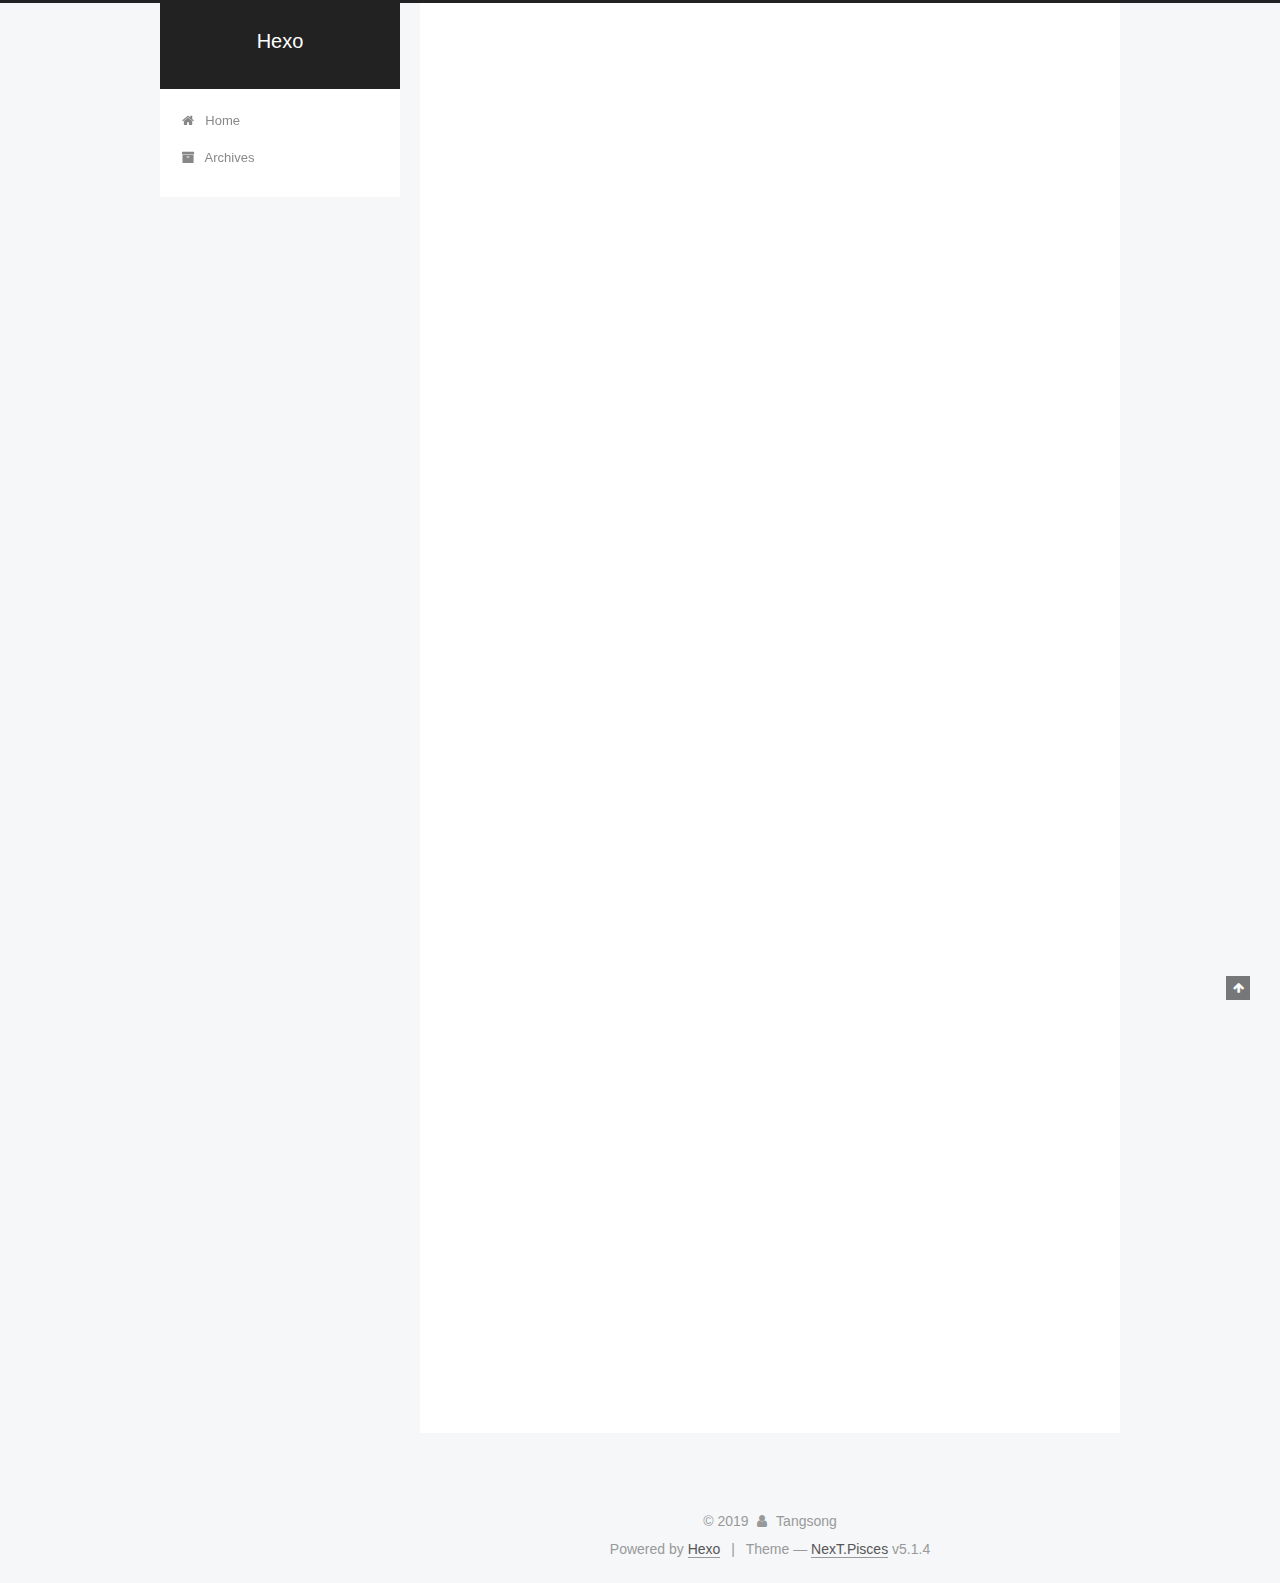
==== commit 784ea5eb: "Site updated: 2019-01-19 17:56:52" ====
--- a/index.html
+++ b/index.html
@@ -232,7 +232,7 @@
     <link itemprop="mainEntityOfPage" href="http://yoursite.com/2019/01/16/一阶倒立摆simscape建模/">
 
     <span hidden itemprop="author" itemscope="" itemtype="http://schema.org/Person">
-      <meta itemprop="name" content="John Doe">
+      <meta itemprop="name" content="Tangsong">
       <meta itemprop="description" content="">
       <meta itemprop="image" content="/images/avatar.gif">
     </span>
@@ -383,7 +383,7 @@
         <div class="site-overview">
           <div class="site-author motion-element" itemprop="author" itemscope="" itemtype="http://schema.org/Person">
             
-              <p class="site-author-name" itemprop="name">John Doe</p>
+              <p class="site-author-name" itemprop="name">Tangsong</p>
               <p class="site-description motion-element" itemprop="description"></p>
           </div>
 
@@ -448,7 +448,7 @@
   <span class="with-love">
     <i class="fa fa-user"></i>
   </span>
-  <span class="author" itemprop="copyrightHolder">John Doe</span>
+  <span class="author" itemprop="copyrightHolder">Tangsong</span>
 
   
 </div>
--- a/css/main.css
+++ b/css/main.css
@@ -1823,7 +1823,7 @@
   width: 4px;
   height: 4px;
   border-radius: 50%;
-  background: #ffe0a2;
+  background: #3895ff;
 }
 .links-of-blogroll {
   font-size: 13px;
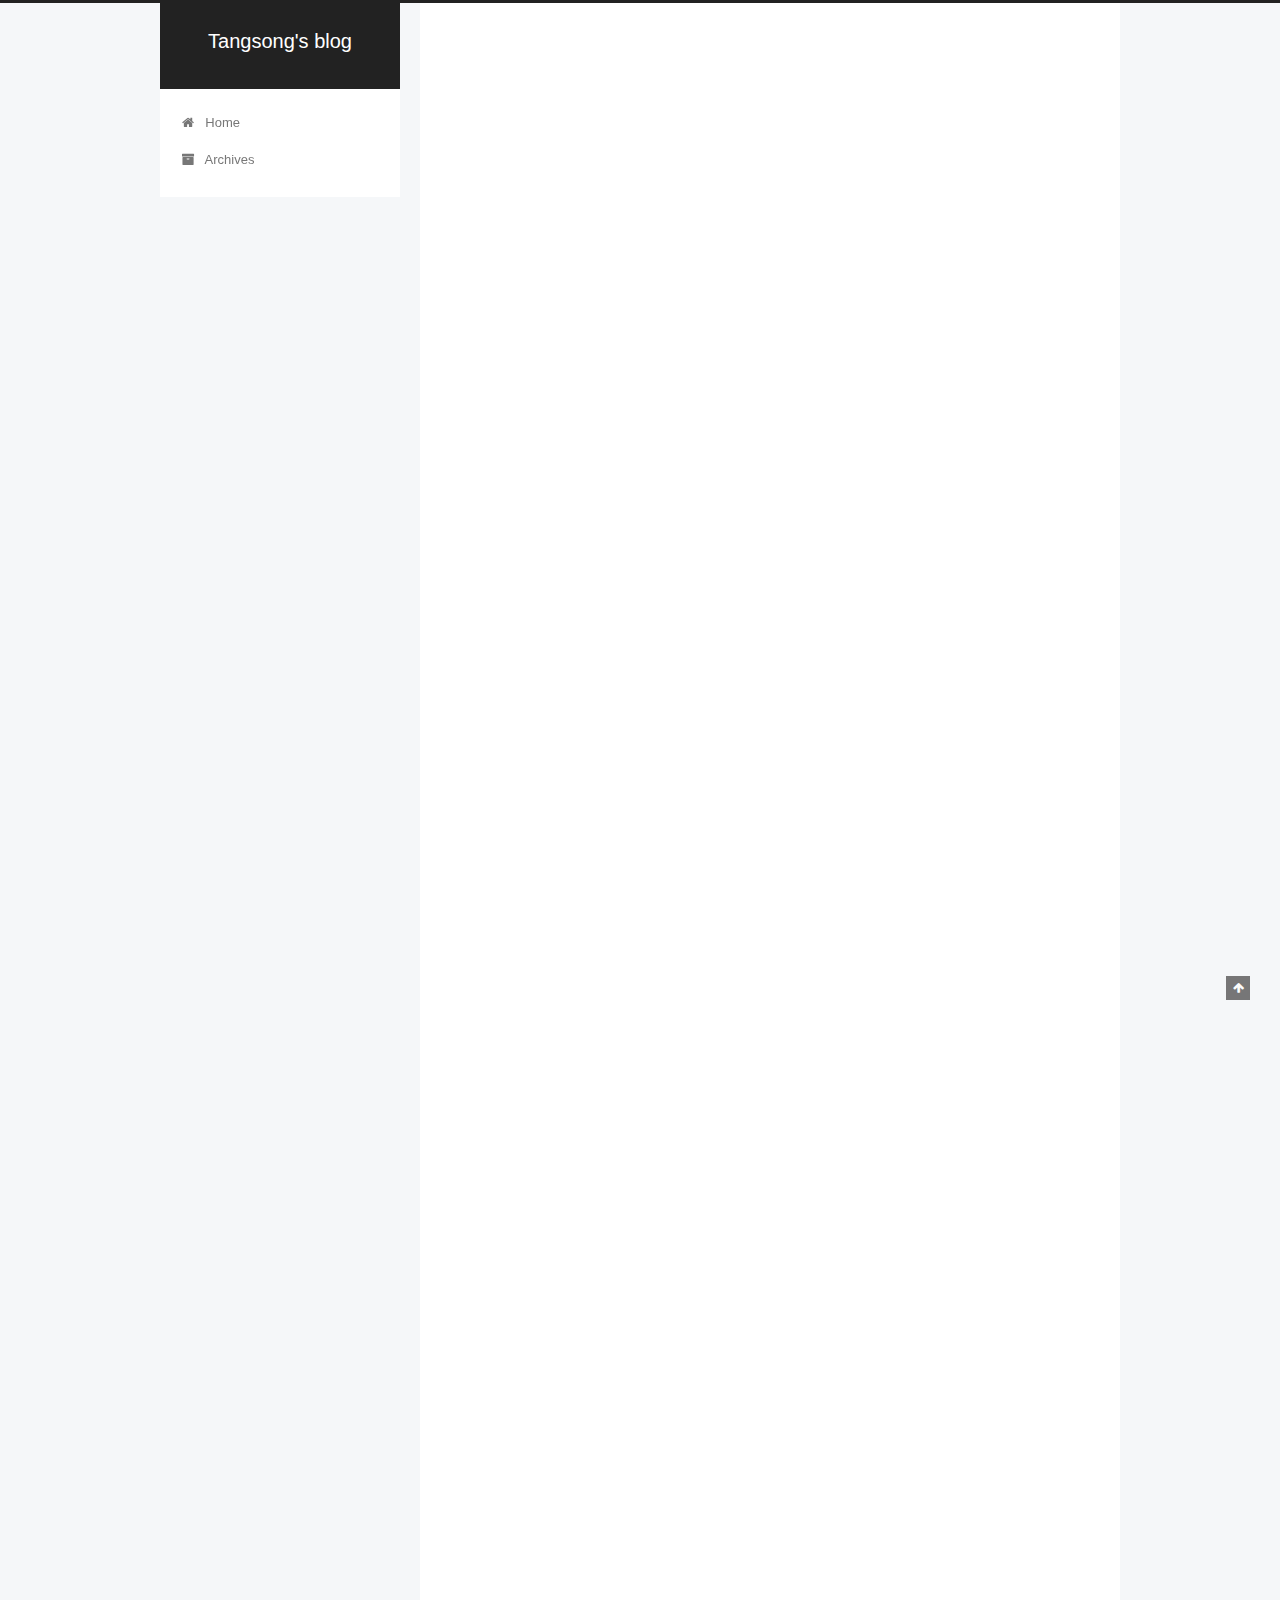
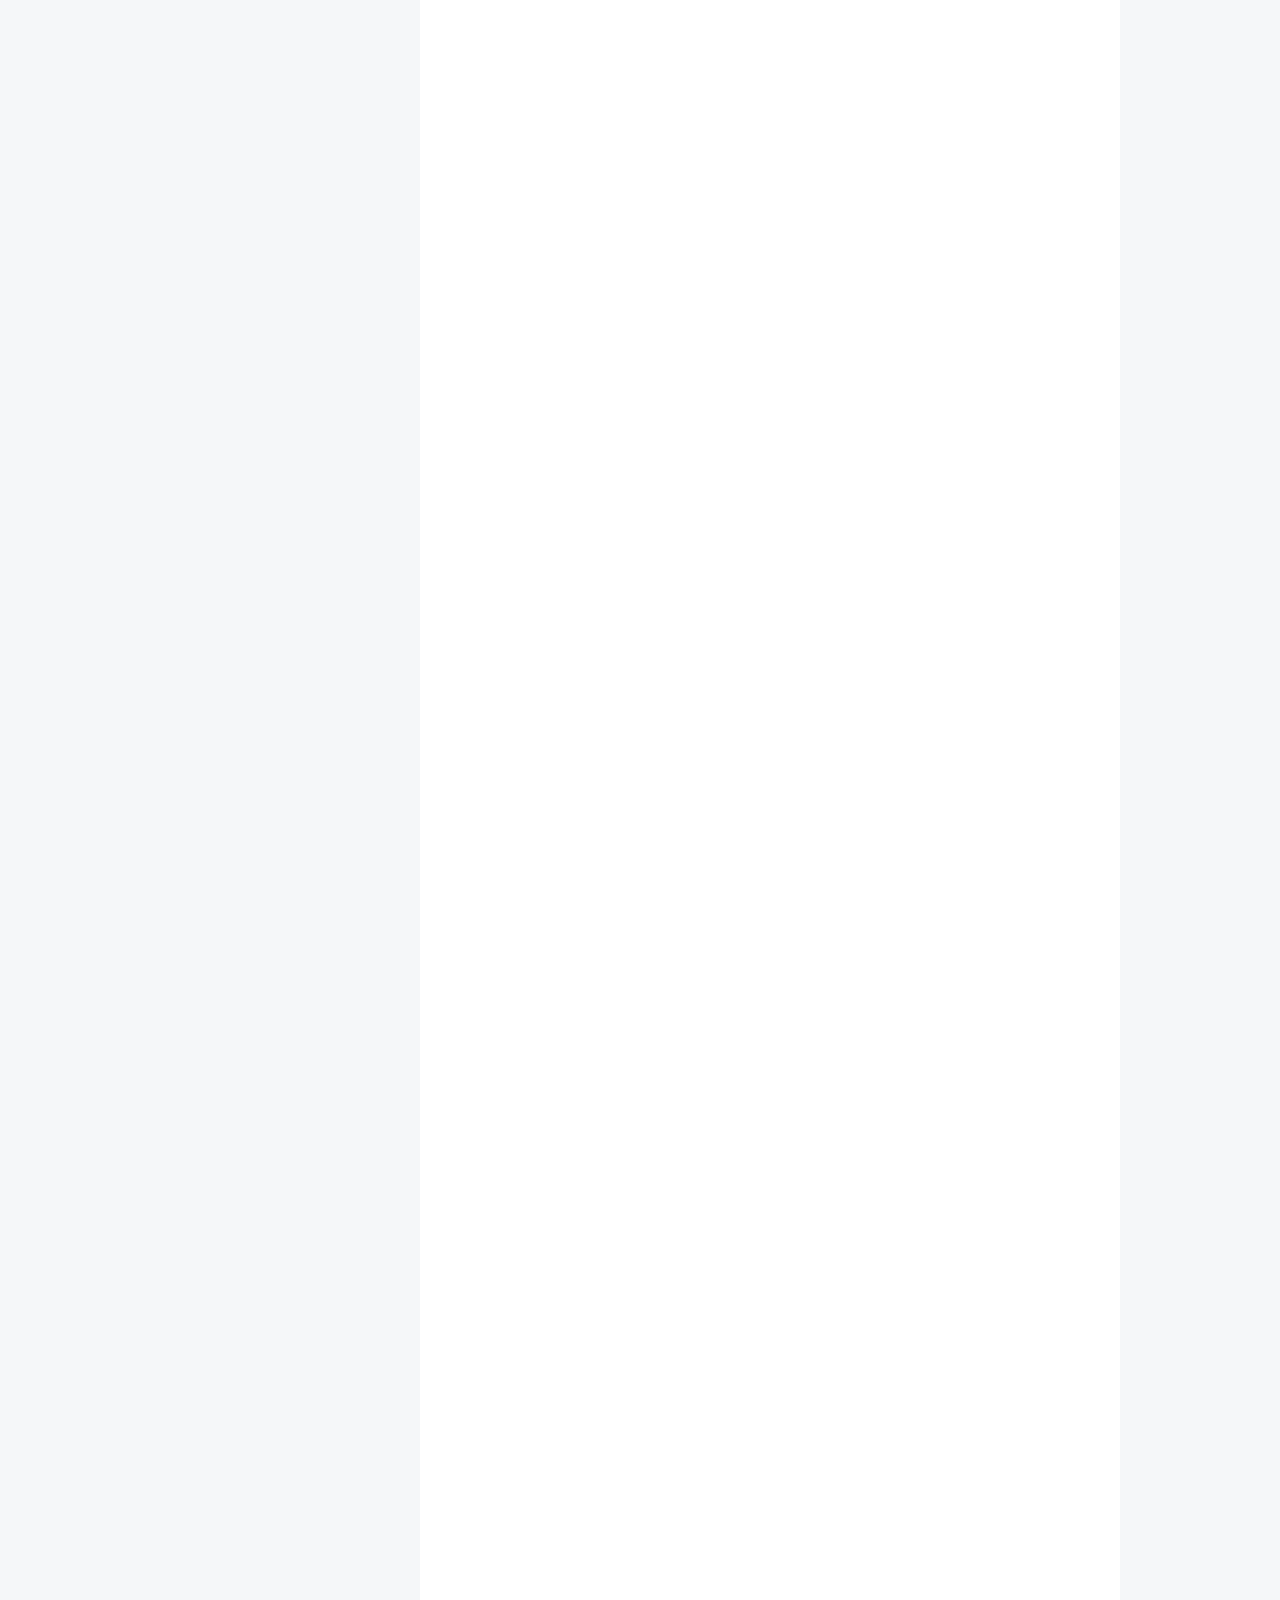
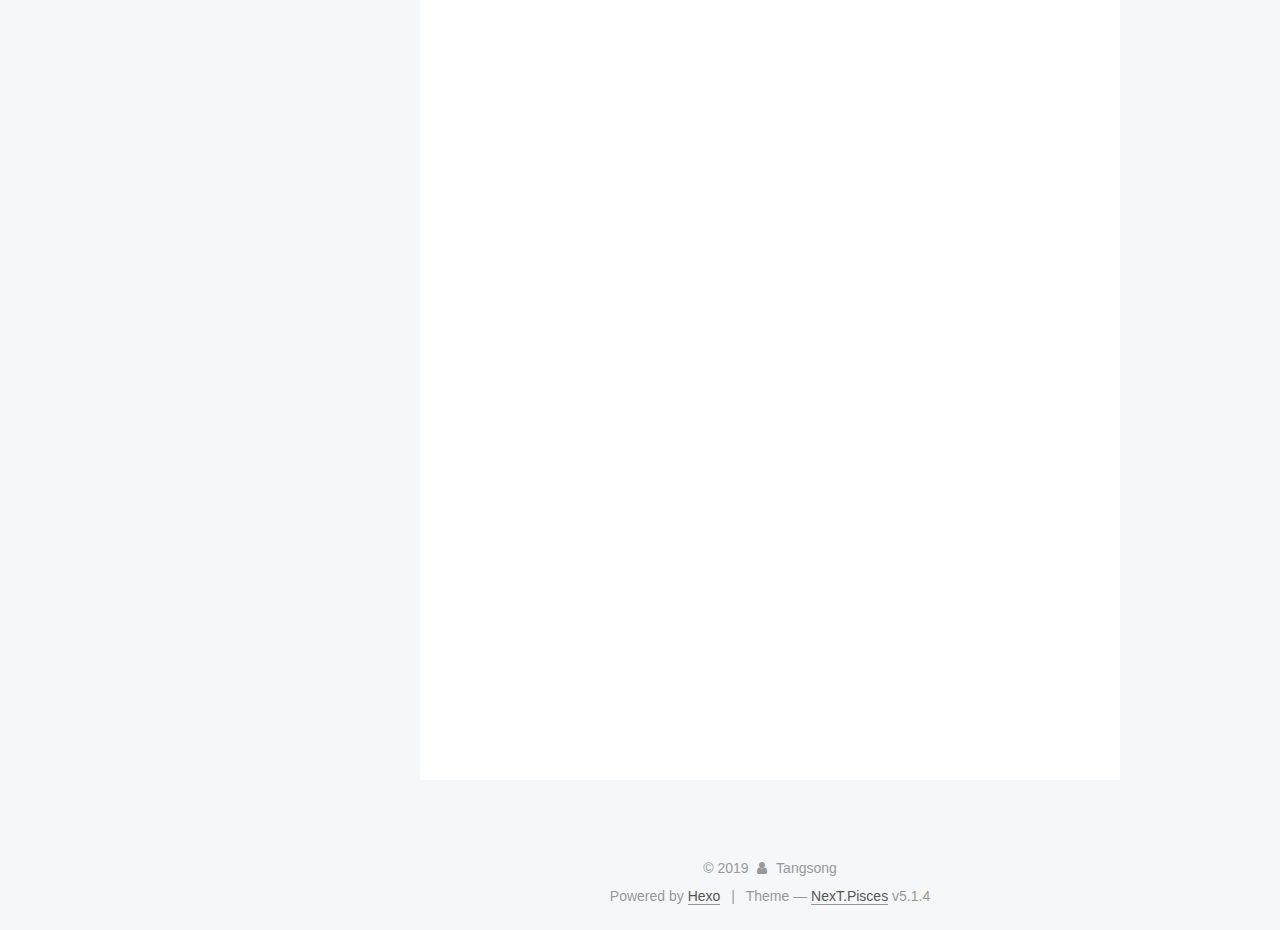
==== commit 6d161828: "Site updated: 2019-01-20 16:58:48" ====
--- a/index.html
+++ b/index.html
@@ -80,12 +80,12 @@
 
 
 <meta property="og:type" content="website">
-<meta property="og:title" content="Hexo">
+<meta property="og:title" content="Tangsong&#39;s blog">
 <meta property="og:url" content="http://yoursite.com/index.html">
-<meta property="og:site_name" content="Hexo">
+<meta property="og:site_name" content="Tangsong&#39;s blog">
 <meta property="og:locale" content="default">
 <meta name="twitter:card" content="summary">
-<meta name="twitter:title" content="Hexo">
+<meta name="twitter:title" content="Tangsong&#39;s blog">
 
 
 
@@ -121,7 +121,7 @@
 
 
 
-  <title>Hexo</title>
+  <title>Tangsong's blog</title>
   
 
 
@@ -152,7 +152,7 @@
     <div class="custom-logo-site-title">
       <a href="/" class="brand" rel="start">
         <span class="logo-line-before"><i></i></span>
-        <span class="site-title">Hexo</span>
+        <span class="site-title">Tangsong's blog</span>
         <span class="logo-line-after"><i></i></span>
       </a>
     </div>
@@ -229,16 +229,177 @@
   
   
   <div class="post-block">
-    <link itemprop="mainEntityOfPage" href="http://yoursite.com/2019/01/16/一阶倒立摆simscape建模/">
+    <link itemprop="mainEntityOfPage" href="http://yoursite.com/2019/01/19/KV58学习笔记之GPIO/">
 
     <span hidden itemprop="author" itemscope="" itemtype="http://schema.org/Person">
       <meta itemprop="name" content="Tangsong">
       <meta itemprop="description" content="">
-      <meta itemprop="image" content="/images/avatar.gif">
+      <meta itemprop="image" content="/images/头像1.jpg">
     </span>
 
     <span hidden itemprop="publisher" itemscope="" itemtype="http://schema.org/Organization">
-      <meta itemprop="name" content="Hexo">
+      <meta itemprop="name" content="Tangsong's blog">
+    </span>
+
+    
+      <header class="post-header">
+
+        
+        
+          <h1 class="post-title" itemprop="name headline">
+                
+                <a class="post-title-link" href="/2019/01/19/KV58学习笔记之GPIO/" itemprop="url">KV58学习笔记之GPIO</a></h1>
+        
+
+        <div class="post-meta">
+          <span class="post-time">
+            
+              <span class="post-meta-item-icon">
+                <i class="fa fa-calendar-o"></i>
+              </span>
+              
+                <span class="post-meta-item-text">Posted on</span>
+              
+              <time title="Post created" itemprop="dateCreated datePublished" datetime="2019-01-19T19:18:58+08:00">
+                2019-01-19
+              </time>
+            
+
+            
+
+            
+          </span>
+
+          
+
+          
+            
+          
+
+          
+          
+
+          
+
+          
+
+          
+
+        </div>
+      </header>
+    
+
+    
+    
+    
+    <div class="post-body" itemprop="articleBody">
+
+      
+      
+
+      
+        
+          
+            <p>#KV58学习笔记-GPIO<br>想要使用GPIO，先需要配置时钟和PORT端口。时钟的配置由SIM模块控制。<br>SIM：提供系统控制和芯片配置寄存器,它有如下功能：</p>
+<p><img src="https://res.cloudinary.com/dtbemd1kd/image/upload/v1547898202/blog%27s%20img/SIM_s_features.png" alt=""></p>
+<p>SIM具有多个寄存器来进行多个外设的配置，PORT的配置由SIM_SCGC5管理。</p>
+<p><img src="https://res.cloudinary.com/dtbemd1kd/image/upload/v1547898677/blog%27s%20img/SIM_SCG5.png" alt=""></p>
+<ul>
+<li>void  port_init(PTXn_e ptxn, PORT_CFG cfg )<br>{<br>  SIM_SCGC5 |= (SIM_SCGC5_PORTA_MASK &lt;&lt; PTX(ptxn));                          //开启PORTx端口<br>  PORT_ISFR_REG(PORTX_BASE(ptxn)) = (1&lt;&lt;PTn(ptxn));                           // 清空标志位<br>  PORT_PCR_REG(PORTX_BASE(ptxn), PTn(ptxn)) = cfg;<br>  // 复用功能 , 确定触发模式 ,开启上拉或下拉电阻<br>}</li>
+</ul>
+<p>这个函数第一行语句对SIM_SCGC5相应位置写1开启对应PORT时钟,第二第三条语句对ISFR和PCR操作，清除标志位，配置触发模式，其中触发模式使用枚举方便配置  </p>
+<ul>
+<li><p>typedef enum PORT_CFG<br>{<br>IRQ_ZERO     = PORT_PCR_IRQC(0x08),     //低电平触发<br>IRQ_RISING   = PORT_PCR_IRQC(0x09),    //上升沿触发<br>IRQ_FALLING  = PORT_PCR_IRQC(0x0A),   //下降沿触发<br>IRQ_EITHER   = PORT_PCR_IRQC(0x0B),  //跳变沿触发<br>IRQ_ONE      = PORT_PCR_IRQC(0x0C),  //高电平触发  </p>
+<p>//DMA请求<br>DMA_RISING   = PORT_PCR_IRQC(0x01),   //上升沿触发<br>DMA_FALLING  = PORT_PCR_IRQC(0x02),   //下降沿触发<br>DMA_EITHER   = PORT_PCR_IRQC(0x03),   //跳变沿触发  </p>
+<p>//功能复用<br>ALT0         = PORT_PCR_MUX(0x00),<br>ALT1         = PORT_PCR_MUX(0x01),    //GPIO<br>ALT2         = PORT_PCR_MUX(0x02),<br>ALT3         = PORT_PCR_MUX(0x03),<br>ALT4         = PORT_PCR_MUX(0x04),<br>ALT5         = PORT_PCR_MUX(0x05),<br>ALT6         = PORT_PCR_MUX(0x06),<br>ALT7         = PORT_PCR_MUX(0x07),  </p>
+<p>HDS          = PORT_PCR_DSE(0x01),    //输出高驱动能力<br>OD           = PORT_PCR_ODE(0x01),    //漏极输出<br>PF           = PORT_PCR_PFE(0x01),    //带无源滤波器<br>SSR          = PORT_PCR_SRE(0x01),     //输出慢变化率   </p>
+<p>//下拉上拉选择<br>PULLDOWN     = 0x02 &lt;&lt; PORT_PCR_PS_SHIFT,     //下拉<br>PULLUP       = 0x03 &lt;&lt; PORT_PCR_PS_SHIFT,     //上拉<br>} PORT_CFG;</p>
+</li>
+</ul>
+<p>对PCR寄存器配置使用枚举体，方便书写</p>
+<ul>
+<li><p>void gpio_init (PTXn_e ptxn, GPIO_CFG cfg, uint8 data)<br>{<br>port_init(ptxn,ALT1);         //复用管脚为GPIO功能<br> //端口方向控制输入还是输出<br>  if(  cfg == GPI )<br>  {  </p>
+<pre><code>//设置端口方向为输入  
+GPIO_PDDR_REG(GPIOX_BASE(ptxn)) &amp;= ~(1 &lt;&lt; PTn(ptxn));       
+// GPIO PDDR 管脚号 清0，即对应管脚配置为端口方向输入  
+</code></pre><p>  }<br>  else<br>  {  </p>
+<pre><code>//设置端口方向为输出  
+GPIO_PDDR_REG(GPIOX_BASE(ptxn)) |= (1 &lt;&lt; PTn(ptxn));       
+ // GPIO PDDR 管脚号 置1，即对应管脚配置为端口方向输出  
+//端口输出数据  
+if(data == 0)  
+{  
+    GPIO_PDOR_REG(GPIOX_BASE(ptxn)) &amp;= ~(1 &lt;&lt; PTn(ptxn));  
+     // GPIO PDOR 管脚号 清0，即对应管脚配置为端口输出低电平  
+}  
+else  
+{  
+    GPIO_PDOR_REG(GPIOX_BASE(ptxn))  |= (1 &lt;&lt; PTn(ptxn));  
+    // GPIO PDOR 管脚号 置1，即对应管脚配置为端口输出高电平  
+}  
+</code></pre><p>  }  </p>
+<p>}  </p>
+</li>
+</ul>
+<p>剩下的GPIO配置就是配置输入输出，由PDDR寄存器控制，配置输出时，PDOR控制电平输出状态</p>
+
+          
+        
+      
+    </div>
+    
+    
+    
+
+    
+
+    
+
+    
+
+    <footer class="post-footer">
+      
+
+      
+
+      
+
+      
+      
+        <div class="post-eof"></div>
+      
+    </footer>
+  </div>
+  
+  
+  
+  </article>
+
+
+    
+      
+
+  
+
+  
+  
+  
+
+  <article class="post post-type-normal" itemscope="" itemtype="http://schema.org/Article">
+  
+  
+  
+  <div class="post-block">
+    <link itemprop="mainEntityOfPage" href="http://yoursite.com/2019/01/16/一阶倒立摆simscape建模/">
+
+    <span hidden itemprop="author" itemscope="" itemtype="http://schema.org/Person">
+      <meta itemprop="name" content="Tangsong">
+      <meta itemprop="description" content="">
+      <meta itemprop="image" content="/images/头像1.jpg">
+    </span>
+
+    <span hidden itemprop="publisher" itemscope="" itemtype="http://schema.org/Organization">
+      <meta itemprop="name" content="Tangsong's blog">
     </span>
 
     
@@ -383,6 +544,8 @@
         <div class="site-overview">
           <div class="site-author motion-element" itemprop="author" itemscope="" itemtype="http://schema.org/Person">
             
+              <img class="site-author-image" itemprop="image" src="/images/头像1.jpg" alt="Tangsong">
+            
               <p class="site-author-name" itemprop="name">Tangsong</p>
               <p class="site-description motion-element" itemprop="description"></p>
           </div>
@@ -394,7 +557,7 @@
               
                 <a href="/archives/">
               
-                  <span class="site-state-item-count">1</span>
+                  <span class="site-state-item-count">2</span>
                   <span class="site-state-item-name">posts</span>
                 </a>
               </div>
@@ -407,7 +570,7 @@
               
               <div class="site-state-item site-state-tags">
                 
-                  <span class="site-state-item-count">1</span>
+                  <span class="site-state-item-count">2</span>
                   <span class="site-state-item-name">tags</span>
                 
               </div>
--- a/css/main.css
+++ b/css/main.css
@@ -1823,7 +1823,7 @@
   width: 4px;
   height: 4px;
   border-radius: 50%;
-  background: #3895ff;
+  background: #fb756b;
 }
 .links-of-blogroll {
   font-size: 13px;
